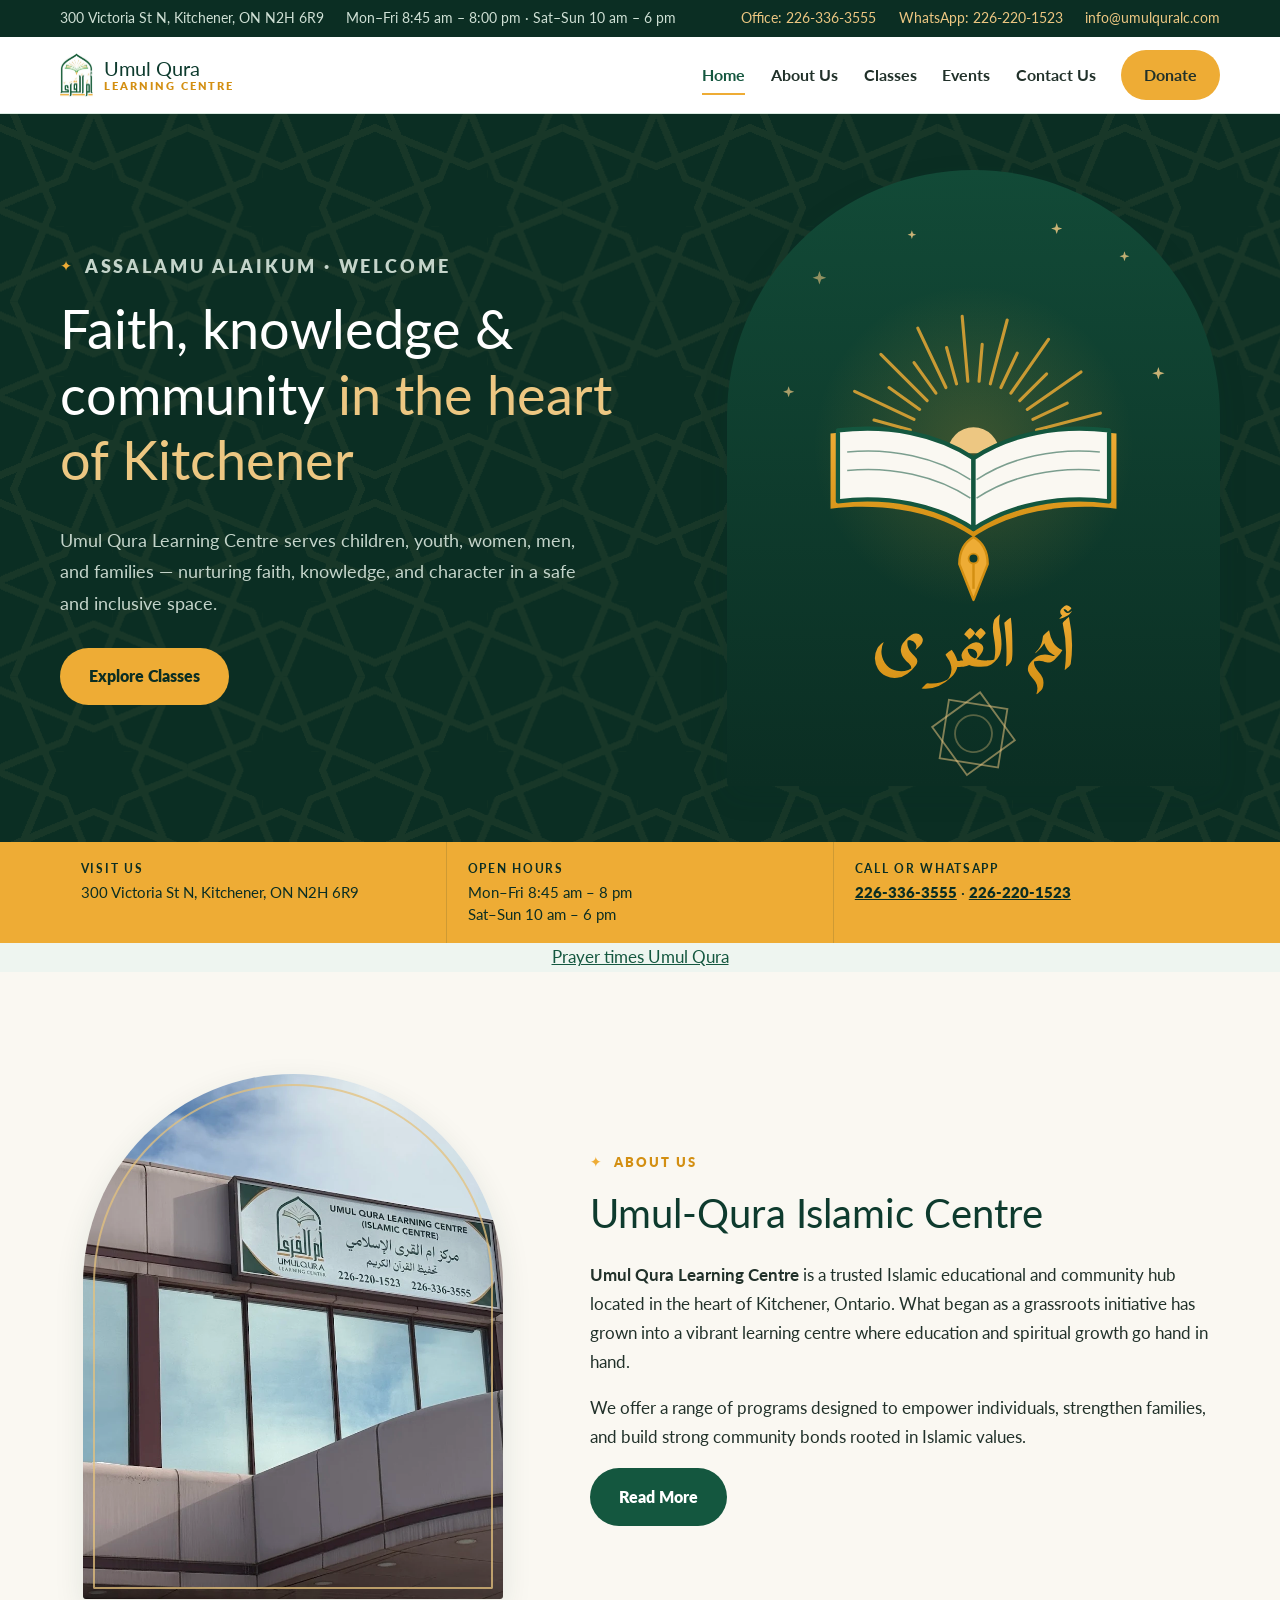
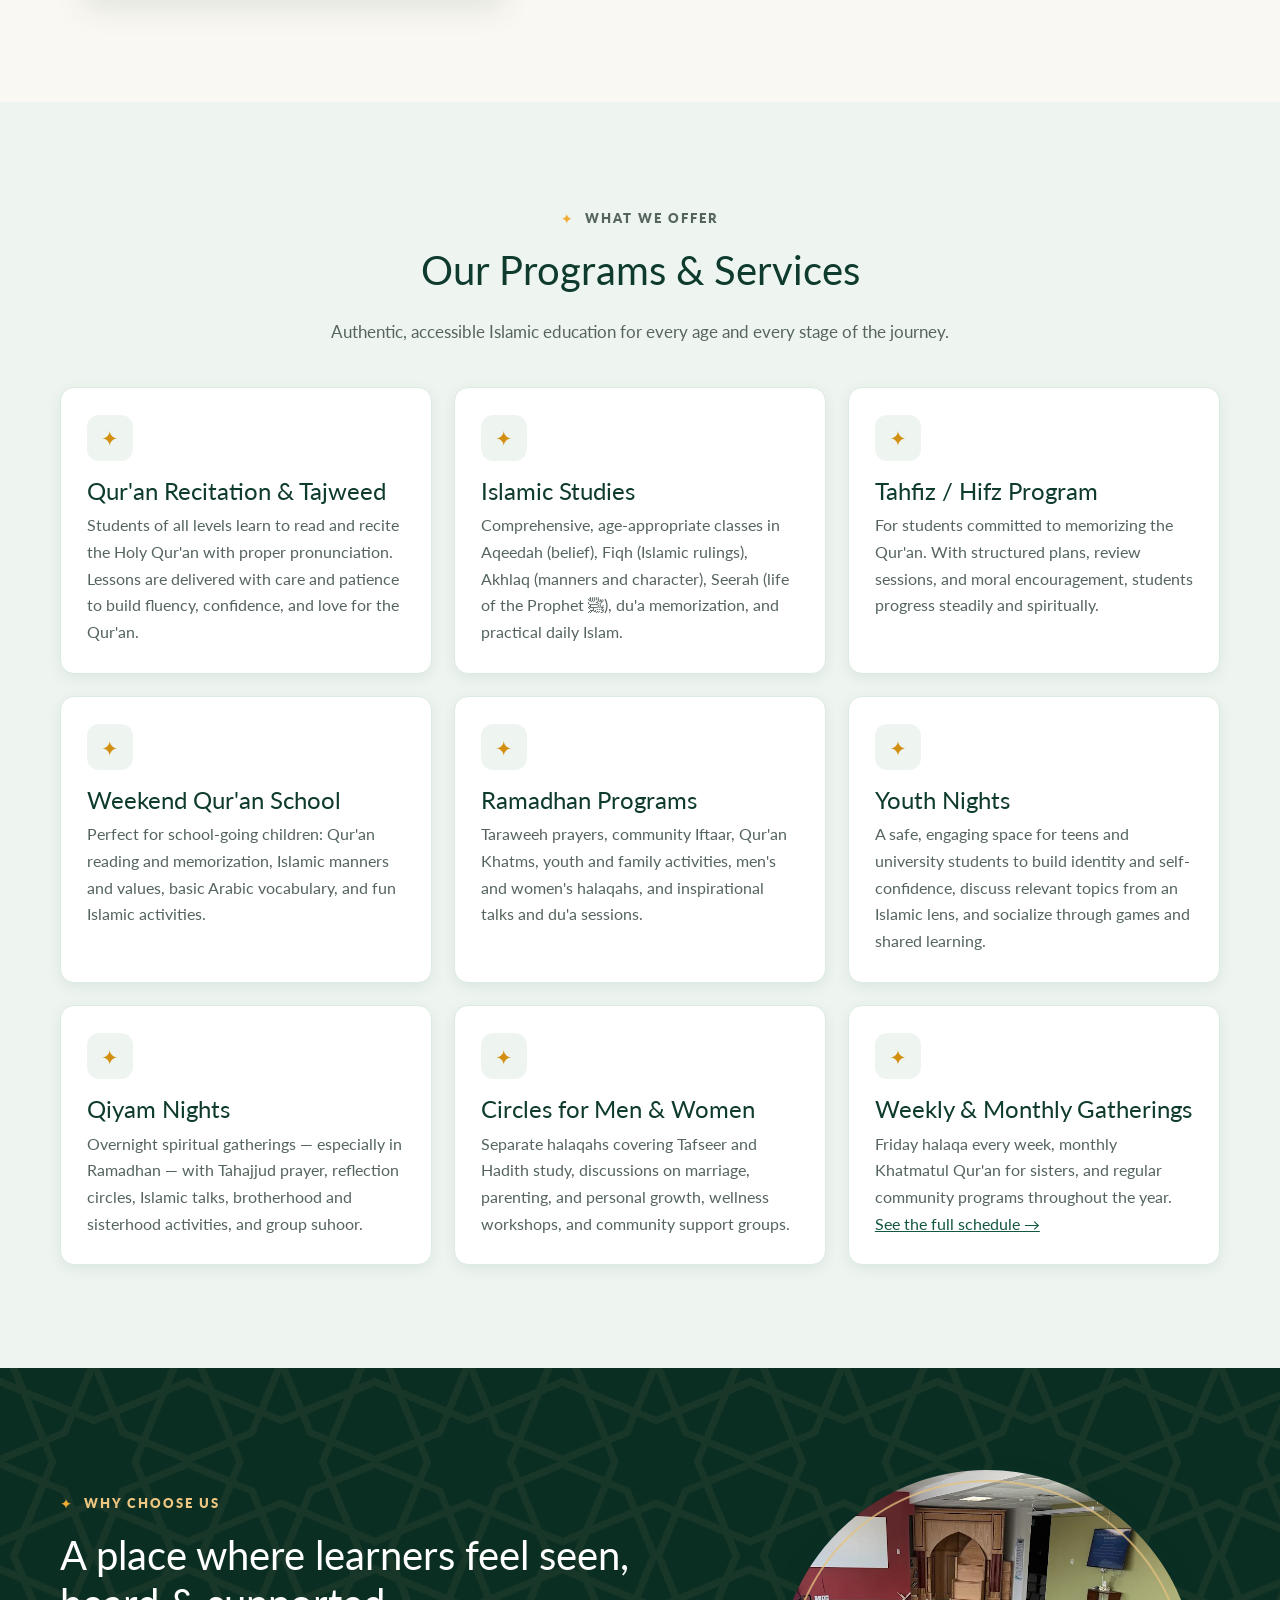
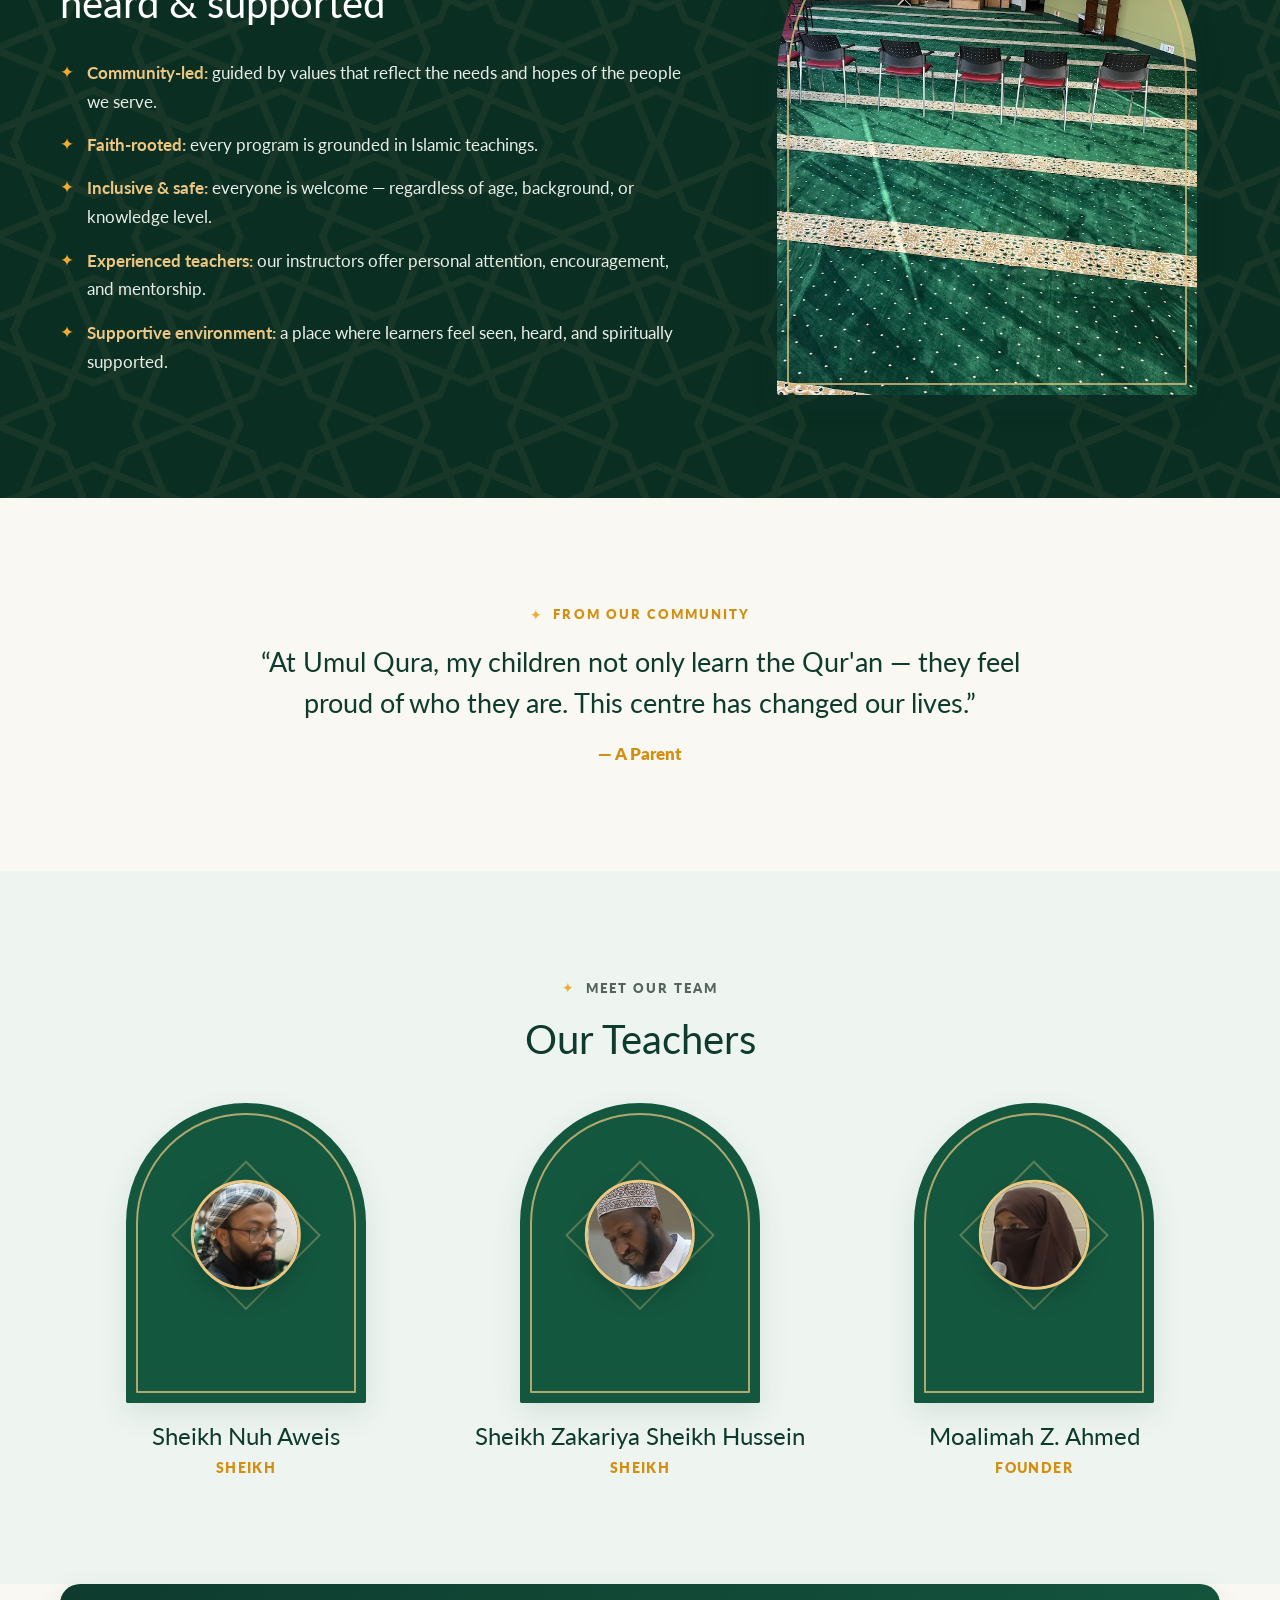
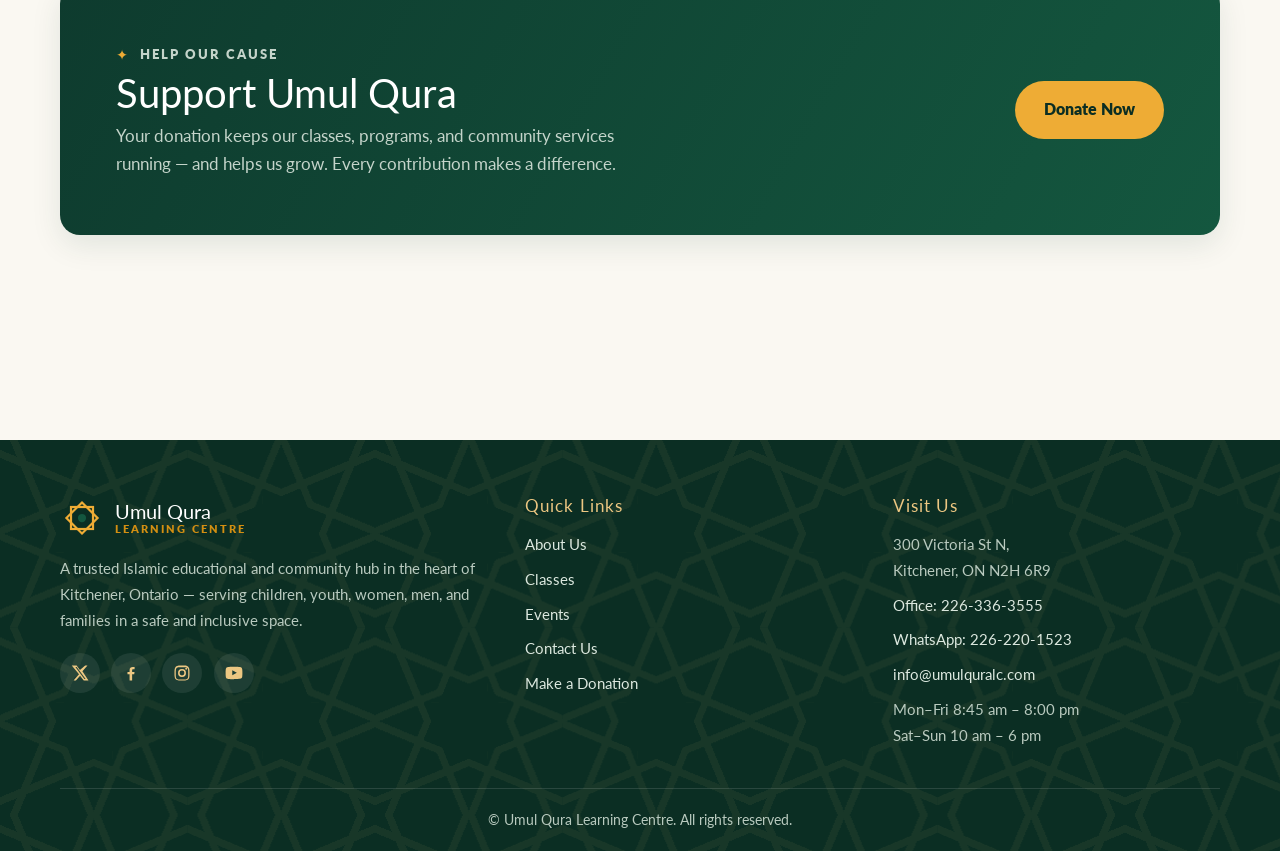
==== index.html @ 6de6d52b "updates" ====
<!DOCTYPE html>
<html lang="en">

<head>
  <meta charset="UTF-8">
  <meta name="viewport" content="width=device-width, initial-scale=1">
  <title>Umul Qura Learning Centre | Islamic Education in Kitchener, ON</title>
  <meta name="description"
    content="Umul Qura Learning Centre is a trusted Islamic educational and community hub in Kitchener, Ontario, offering Qur'an, Tajweed, Hifdh and Islamic Studies classes for all ages.">
  <link rel="preconnect" href="https://fonts.googleapis.com">
  <link rel="preconnect" href="https://fonts.gstatic.com" crossorigin>
  <link href="https://fonts.googleapis.com/css2?family=Lato:wght@400;700;900&display=swap" rel="stylesheet">
  <link rel="stylesheet" href="css/style.css">
</head>

<body>
  <a class="skip-link" href="#main">Skip to main content</a>

  <div class="topbar">
    <div class="container">
      <div class="topbar__group">
        <span>300 Victoria St N, Kitchener, ON N2H 6R9</span>
        <span class="topbar__hours">Mon–Fri 8:45 am – 8:00 pm · Sat–Sun 10 am – 6 pm</span>
      </div>
      <div class="topbar__group">
        <a href="tel:+12263363555">Office: 226-336-3555</a>
        <a href="https://wa.me/12262201523">WhatsApp: 226-220-1523</a>
        <a href="mailto:info@umulquralc.com">info@umulquralc.com</a>
      </div>
    </div>
  </div>

  <header class="site-header">
    <div class="container">
      <a class="brand" href="index.html">
        <img class="brand__mark" src="images/logo.png" alt="Umul Qura Learning Centre logo">
        <span class="brand__name">Umul Qura<small>Learning Centre</small></span>
      </a>
      <input class="nav-toggle-input" type="checkbox" id="nav-toggle" aria-label="Open menu">
      <nav class="nav" aria-label="Main navigation">
        <a href="index.html" aria-current="page">Home</a>
        <a href="about.html">About Us</a>
        <a href="classes.html">Classes</a>
        <a href="events.html">Events</a>
        <a href="contact.html">Contact Us</a>
        <a class="btn btn--gold" href="https://app.irm.io/umulquralc.com/generaldonation">Donate</a>
      </nav>
      <label class="nav-toggle" for="nav-toggle" aria-hidden="true">
        <span></span><span></span><span></span>
      </label>
    </div>
  </header>

  <main id="main">
    <!-- Hero -->
    <section class="hero">
      <div class="container">
        <div>
          <p class="eyebrow">Assalamu Alaikum · Welcome</p>
          <h1>Faith, knowledge &amp; community <em>in the heart of Kitchener</em></h1>
          <p>Umul Qura Learning Centre serves children, youth, women, men, and families — nurturing faith, knowledge,
            and character in a safe and inclusive space.</p>
          <div class="hero__actions">
            <a class="btn btn--gold" href="classes.html">Explore Classes</a>
          </div>
        </div>
        <div class="hero__media">
          <figure class="arch-frame arch-frame--plain" style="margin:0">
            <img src="images/hero_art.svg" alt="Umul Qura Learning Centre — open book with radiating light" width="800"
              height="1000">
          </figure>
        </div>
      </div>
    </section>

    <!-- Info strip -->
    <section class="info-strip" aria-label="Quick information">
      <div class="container">
        <div class="info-strip__item"><strong>Visit Us</strong>300 Victoria St N, Kitchener, ON N2H 6R9</div>
        <div class="info-strip__item"><strong>Open Hours</strong>Mon–Fri 8:45 am – 8 pm<br>Sat–Sun 10 am – 6 pm</div>
        <div class="info-strip__item"><strong>Call or WhatsApp</strong><a href="tel:+12263363555">226-336-3555</a> · <a
            href="https://wa.me/12262201523">226-220-1523</a></div>
      </div>
    </section>

    <!-- Prayer Times -->
    <section class="section section--tint" id="prayer-times">
      <div class="prayer-widget">
        <script
          type="text/javascript">(function (w) { function async_load() { var s = w.document.createElement('script'); s.type = 'text/javascript'; s.async = true; s.defer = true; s.src = 'https://masjidbox.com/widgets/loader.js'; var x = w.document.getElementsByTagName('script')[0]; x.parentNode.insertBefore(s, x); } if (w.attachEvent) w.attachEvent('onload', async_load); else w.addEventListener('load', async_load, false); })(window);</script>
        <a data-masjidbox-widget="h0Hjmpi-wJ58NvB0TdHfD" data-masjidbox-ifr
          href="https://masjidbox.com/prayer-times/umulqura">Prayer times Umul Qura</a>
      </div>
    </section>

    <!-- About preview -->
    <section class="section">
      <div class="container feature">
        <div class="feature__media">
          <figure class="arch-frame" style="margin:0">
            <!-- REPLACE: photo of the centre or a class in session -->
            <img src="images/building_poster.png" alt="Inside Umul Qura Learning Centre" width="800" height="1000">
          </figure>
        </div>
        <div>
          <p class="eyebrow">About Us</p>
          <h2>Umul-Qura Islamic Centre</h2>
          <p><strong>Umul Qura Learning Centre</strong> is a trusted Islamic educational and community hub located in
            the heart of Kitchener, Ontario. What began as a grassroots initiative has grown into a vibrant learning
            centre where education and spiritual growth go hand in hand.</p>
          <p>We offer a range of programs designed to empower individuals, strengthen families, and build strong
            community bonds rooted in Islamic values.</p>
          <a class="btn btn--green" href="about.html">Read More</a>
        </div>
      </div>
    </section>

    <!-- Programs -->
    <section class="section section--tint">
      <div class="container">
        <div class="section-head section-head--center">
          <p class="eyebrow">What We Offer</p>
          <h2>Our Programs &amp; Services</h2>
          <p>Authentic, accessible Islamic education for every age and every stage of the journey.</p>
        </div>
        <div class="grid grid--3">
          <article class="card">
            <div class="card__icon" aria-hidden="true">✦</div>
            <h3>Qur'an Recitation &amp; Tajweed</h3>
            <p>Students of all levels learn to read and recite the Holy Qur'an with proper pronunciation. Lessons are
              delivered with care and patience to build fluency, confidence, and love for the Qur'an.</p>
          </article>
          <article class="card">
            <div class="card__icon" aria-hidden="true">✦</div>
            <h3>Islamic Studies</h3>
            <p>Comprehensive, age-appropriate classes in Aqeedah (belief), Fiqh (Islamic rulings), Akhlaq (manners and
              character), Seerah (life of the Prophet ﷺ), du'a memorization, and practical daily Islam.</p>
          </article>
          <article class="card">
            <div class="card__icon" aria-hidden="true">✦</div>
            <h3>Tahfiz / Hifz Program</h3>
            <p>For students committed to memorizing the Qur'an. With structured plans, review sessions, and moral
              encouragement, students progress steadily and spiritually.</p>
          </article>
          <article class="card">
            <div class="card__icon" aria-hidden="true">✦</div>
            <h3>Weekend Qur'an School</h3>
            <p>Perfect for school-going children: Qur'an reading and memorization, Islamic manners and values, basic
              Arabic vocabulary, and fun Islamic activities.</p>
          </article>
          <article class="card">
            <div class="card__icon" aria-hidden="true">✦</div>
            <h3>Ramadhan Programs</h3>
            <p>Taraweeh prayers, community Iftaar, Qur'an Khatms, youth and family activities, men's and women's
              halaqahs, and inspirational talks and du'a sessions.</p>
          </article>
          <article class="card">
            <div class="card__icon" aria-hidden="true">✦</div>
            <h3>Youth Nights</h3>
            <p>A safe, engaging space for teens and university students to build identity and self-confidence, discuss
              relevant topics from an Islamic lens, and socialize through games and shared learning.</p>
          </article>
          <article class="card">
            <div class="card__icon" aria-hidden="true">✦</div>
            <h3>Qiyam Nights</h3>
            <p>Overnight spiritual gatherings — especially in Ramadhan — with Tahajjud prayer, reflection circles,
              Islamic talks, brotherhood and sisterhood activities, and group suhoor.</p>
          </article>
          <article class="card">
            <div class="card__icon" aria-hidden="true">✦</div>
            <h3>Circles for Men &amp; Women</h3>
            <p>Separate halaqahs covering Tafseer and Hadith study, discussions on marriage, parenting, and personal
              growth, wellness workshops, and community support groups.</p>
          </article>
          <article class="card">
            <div class="card__icon" aria-hidden="true">✦</div>
            <h3>Weekly &amp; Monthly Gatherings</h3>
            <p>Friday halaqa every week, monthly Khatmatul Qur'an for sisters, and regular community programs throughout
              the year. <a href="classes.html">See the full schedule →</a></p>
          </article>
        </div>
      </div>
    </section>

    <!-- Why choose us -->
    <section class="section section--dark">
      <div class="container feature--flip feature">
        <div>
          <p class="eyebrow">Why Choose Us</p>
          <h2>A place where learners feel seen, heard &amp; supported</h2>
          <ul class="checklist mt-2">
            <li><span><strong>Community-led:</strong> guided by values that reflect the needs and hopes of the people we
                serve.</span></li>
            <li><span><strong>Faith-rooted:</strong> every program is grounded in Islamic teachings.</span></li>
            <li><span><strong>Inclusive &amp; safe:</strong> everyone is welcome — regardless of age, background, or
                knowledge level.</span></li>
            <li><span><strong>Experienced teachers:</strong> our instructors offer personal attention, encouragement,
                and mentorship.</span></li>
            <li><span><strong>Supportive environment:</strong> a place where learners feel seen, heard, and spiritually
                supported.</span></li>
          </ul>
        </div>
        <div class="feature__media">
          <figure class="arch-frame" style="margin:0">
            <!-- REPLACE: photo of students or community gathering -->
            <img src="images/masjid.png" alt="Students learning at Umul Qura" width="800" height="1000">
          </figure>
        </div>
      </div>
    </section>

    <!-- Testimonial -->
    <section class="section">
      <div class="container testimonial">
        <p class="eyebrow">From Our Community</p>
        <blockquote>&ldquo;At Umul Qura, my children not only learn the Qur'an — they feel proud of who they are. This
          centre has changed our lives.&rdquo;</blockquote>
        <cite>— A Parent</cite>
      </div>
    </section>

    <!-- Team -->
    <section class="section section--tint">
      <div class="container">
        <div class="section-head section-head--center">
          <p class="eyebrow">Meet Our Team</p>
          <h2>Our Teachers</h2>
        </div>
        <div class="grid grid--3">
          <div class="team-card">
            <figure class="arch-frame team-photo" style="margin:0 auto 1.2rem">
              <img class="team-photo__portrait" src="images/sheikhnuh.jpg" alt="Sheikh Nuh Aweis">
            </figure>
            <h3>Sheikh Nuh Aweis</h3>
            <span>Sheikh</span>
          </div>
          <div class="team-card">
            <figure class="arch-frame team-photo" style="margin:0 auto 1.2rem">
              <img class="team-photo__portrait" src="images/sheikhzakariya.jpg" alt="Sheikh Zakariya Sheikh Hussein">
            </figure>
            <h3>Sheikh Zakariya Sheikh Hussein</h3>
            <span>Sheikh</span>
          </div>
          <div class="team-card">
            <figure class="arch-frame team-photo" style="margin:0 auto 1.2rem">
              <img class="team-photo__portrait" src="images/moalimahzahra.jpg" alt="Moalimah Z. Ahmed">
            </figure>
            <h3>Moalimah Z. Ahmed</h3>
            <span>Founder</span>
          </div>
        </div>
      </div>
    </section>

    <!-- Donate CTA -->
    <section class="section" style="padding-top:0">
      <div class="container">
        <div class="cta-band">
          <div>
            <p class="eyebrow">Help Our Cause</p>
            <h2>Support Umul Qura</h2>
            <p>Your donation keeps our classes, programs, and community services running — and helps us grow. Every
              contribution makes a difference.</p>
          </div>
          <a class="btn btn--gold" href="https://app.irm.io/umulquralc.com/generaldonation">Donate Now</a>
        </div>
      </div>
    </section>
  </main>

  <footer class="site-footer">
    <div class="container">
      <div class="site-footer__grid">
        <div>
          <a class="brand" href="index.html">
            <svg class="brand__mark" viewBox="0 0 48 48" aria-hidden="true" focusable="false">
              <g fill="none" stroke="#eeac35" stroke-width="2.4">
                <rect x="12" y="12" width="24" height="24" />
                <rect x="12" y="12" width="24" height="24" transform="rotate(45 24 24)" />
              </g>
              <circle cx="24" cy="24" r="4.5" fill="#14573f" />
            </svg>
            <span class="brand__name">Umul Qura<small>Learning Centre</small></span>
          </a>
          <p>A trusted Islamic educational and community hub in the heart of Kitchener, Ontario — serving children,
            youth, women, men, and families in a safe and inclusive space.</p>
          <div class="footer-social">
            <a href="https://x.com/umulquralc?s=21" aria-label="Umul Qura on X (Twitter)"><svg viewBox="0 0 24 24">
                <path
                  d="M18.9 2H22l-6.8 7.8L23.3 22h-6.3l-4.9-6.4L6.5 22H3.4l7.3-8.3L1 2h6.5l4.4 5.9L18.9 2zm-1.1 18h1.7L7.6 3.9H5.8L17.8 20z" />
              </svg></a>
            <a href="https://www.facebook.com/share/1Bd59WMukL/?mibextid=wwXIfr" aria-label="Umul Qura on Facebook"><svg
                viewBox="0 0 24 24">
                <path
                  d="M13.5 22v-8.2h2.8l.4-3.2h-3.2V8.6c0-.9.3-1.6 1.6-1.6h1.7V4.1c-.3 0-1.3-.1-2.5-.1-2.5 0-4.2 1.5-4.2 4.3v2.3H7.3v3.2h2.8V22h3.4z" />
              </svg></a>
            <a href="https://www.instagram.com/umulqura_learning_centre?igsh=MWlqM2w3ZGU5d3d4cQ%3D%3D&amp;utm_source=qr"
              aria-label="Umul Qura on Instagram"><svg viewBox="0 0 24 24">
                <path
                  d="M12 8.8A3.2 3.2 0 1 0 12 15.2 3.2 3.2 0 0 0 12 8.8zm0-2.1a5.3 5.3 0 1 1 0 10.6 5.3 5.3 0 0 1 0-10.6zm6.8-.3a1.24 1.24 0 1 1-2.5 0 1.24 1.24 0 0 1 2.5 0zM12 4.2c-2.6 0-2.9 0-4 .1-1 0-1.5.2-1.9.3-.5.2-.8.4-1.2.8-.4.4-.6.7-.8 1.2-.1.4-.3.9-.3 1.9-.1 1.1-.1 1.4-.1 4s0 2.9.1 4c0 1 .2 1.5.3 1.9.2.5.4.8.8 1.2.4.4.7.6 1.2.8.4.1.9.3 1.9.3 1.1.1 1.4.1 4 .1s2.9 0 4-.1c1 0 1.5-.2 1.9-.3.5-.2.8-.4 1.2-.8.4-.4.6-.7.8-1.2.1-.4.3-.9.3-1.9.1-1.1.1-1.4.1-4s0-2.9-.1-4c0-1-.2-1.5-.3-1.9-.2-.5-.4-.8-.8-1.2a3 3 0 0 0-1.2-.8c-.4-.1-.9-.3-1.9-.3-1.1-.1-1.4-.1-4-.1zM12 2c2.7 0 3 0 4.1.1 1.1 0 1.8.2 2.4.5.7.2 1.2.6 1.8 1.1.5.6.9 1.1 1.1 1.8.3.6.4 1.3.5 2.4.1 1.1.1 1.4.1 4.1s0 3-.1 4.1c0 1.1-.2 1.8-.5 2.4a4.9 4.9 0 0 1-1.1 1.8c-.6.5-1.1.9-1.8 1.1-.6.3-1.3.4-2.4.5-1.1.1-1.4.1-4.1.1s-3 0-4.1-.1c-1.1 0-1.8-.2-2.4-.5a4.9 4.9 0 0 1-1.8-1.1 4.9 4.9 0 0 1-1.1-1.8c-.3-.6-.4-1.3-.5-2.4C2 15 2 14.7 2 12s0-3 .1-4.1c0-1.1.2-1.8.5-2.4.2-.7.6-1.2 1.1-1.8a4.9 4.9 0 0 1 1.8-1.1c.6-.3 1.3-.4 2.4-.5C9 2 9.3 2 12 2z" />
              </svg></a>
            <a href="https://www.youtube.com/UmulquraDugsi" aria-label="Umul Qura on YouTube"><svg viewBox="0 0 24 24">
                <path
                  d="M23 7.2s-.2-1.6-.9-2.3c-.9-.9-1.9-.9-2.3-1C16.6 3.6 12 3.6 12 3.6s-4.6 0-7.8.3c-.4.1-1.4.1-2.3 1-.7.7-.9 2.3-.9 2.3S.8 9.1.8 11v1.8c0 1.9.2 3.8.2 3.8s.2 1.6.9 2.3c.9.9 2 .9 2.5 1 1.8.2 7.6.3 7.6.3s4.6 0 7.8-.4c.4-.1 1.4-.1 2.3-1 .7-.7.9-2.3.9-2.3s.2-1.9.2-3.8V11c0-1.9-.2-3.8-.2-3.8zM9.7 15.1V8.4l6.1 3.4-6.1 3.3z" />
              </svg></a>
          </div>
        </div>
        <div>
          <h3>Quick Links</h3>
          <ul>
            <li><a href="about.html">About Us</a></li>
            <li><a href="classes.html">Classes</a></li>
            <li><a href="events.html">Events</a></li>
            <li><a href="contact.html">Contact Us</a></li>
            <li><a href="https://app.irm.io/umulquralc.com/generaldonation">Make a Donation</a></li>
          </ul>
        </div>
        <div>
          <h3>Visit Us</h3>
          <ul>
            <li>300 Victoria St N,<br>Kitchener, ON N2H 6R9</li>
            <li><a href="tel:+12263363555">Office: 226-336-3555</a></li>
            <li><a href="https://wa.me/12262201523">WhatsApp: 226-220-1523</a></li>
            <li><a href="mailto:info@umulquralc.com">info@umulquralc.com</a></li>
            <li>Mon–Fri 8:45 am – 8:00 pm<br>Sat–Sun 10 am – 6 pm</li>
          </ul>
        </div>
      </div>
      <div class="site-footer__bottom">© Umul Qura Learning Centre. All rights reserved.</div>
    </div>
  </footer>
</body>

</html>
---- css/style.css ----
/* ==========================================================================
   Umul Qura Learning Centre — shared stylesheet
   --------------------------------------------------------------------------
   All brand colours live in :root below. Change a hex value once and it
   updates across every page.
   ========================================================================== */

:root {
  /* Brand palette (green + gold, from the original site) */
  --green-950: #0b2e23;   /* darkest — footer, hero */
  --green-900: #0e3b2e;   /* deep forest green */
  --green-700: #14573f;   /* primary green — buttons, links */
  --green-600: #1b6b4e;   /* hover green */
  --green-100: #dcebe2;   /* pale green borders */
  --green-050: #eef5f0;   /* tinted section background */
  --gold-600:  #d38f12;   /* deep gold — small text on light bg */
  --gold-500:  #eeac35;   /* primary gold accent */
  --gold-300:  #edc782;   /* light gold — on dark backgrounds */
  --cream:     #faf8f2;   /* warm page background */
  --white:     #ffffff;
  --ink:       #21312a;   /* body text */
  --ink-soft:  #55655d;   /* secondary text */

  /* Type */
  --font-display: "Lato", "Segoe UI", system-ui, sans-serif;
  --font-body: "Lato", "Segoe UI", system-ui, sans-serif;

  /* Rhythm */
  --section-y: clamp(3.5rem, 8vw, 6.5rem);
  --radius: 14px;
  --shadow: 0 10px 30px rgba(14, 59, 46, 0.10);
  --shadow-soft: 0 4px 14px rgba(14, 59, 46, 0.08);

  /* Signature Islamic geometric star weave (CSS gradients).
     Line colour #183728 = gold #e4c27e at 6% blended over green-950,
     pre-mixed so the crossing line layers don't double up. */
  --geo-line: #183728;
  --geo-weave-dark:
    linear-gradient(67.5deg, var(--green-950) 10%, transparent 10%),
    linear-gradient(157.5deg, var(--green-950) 10%, transparent 10%),
    linear-gradient(67.5deg, transparent 90%, var(--green-950) 90%),
    linear-gradient(157.5deg, transparent 90%, var(--green-950) 90%),
    linear-gradient(22.5deg, var(--green-950) 10%, transparent 10%),
    linear-gradient(112.5deg, var(--green-950) 10%, transparent 10%),
    linear-gradient(22.5deg, transparent 90%, var(--green-950) 90%),
    linear-gradient(112.5deg, transparent 90%, var(--green-950) 90%),
    linear-gradient(22.5deg, transparent 33%, var(--geo-line) 33%, var(--geo-line) 36%, transparent 36%, transparent 64%, var(--geo-line) 64%, var(--geo-line) 67%, transparent 67%),
    linear-gradient(-22.5deg, transparent 33%, var(--geo-line) 33%, var(--geo-line) 36%, transparent 36%, transparent 64%, var(--geo-line) 64%, var(--geo-line) 67%, transparent 67%),
    linear-gradient(112.5deg, transparent 33%, var(--geo-line) 33%, var(--geo-line) 36%, transparent 36%, transparent 64%, var(--geo-line) 64%, var(--geo-line) 67%, transparent 67%),
    linear-gradient(-112.5deg, transparent 33%, var(--geo-line) 33%, var(--geo-line) 36%, transparent 36%, transparent 64%, var(--geo-line) 64%, var(--geo-line) 67%, transparent 67%);
  --geo-weave-size: 187.5px 187.5px;
  --geo-weave-pos:
    -75px 112.5px, -112.5px 112.5px, -112.5px 75px, -75px 75px,
    -112.5px 75px, -75px 75px, -75px 112.5px, -112.5px 112.5px,
    0 0, 0 0, 0 0, 0 0;
}

/* ---------- Reset & base ---------- */
*, *::before, *::after { box-sizing: border-box; }
html { scroll-behavior: smooth; }
body {
  margin: 0;
  font-family: var(--font-body);
  font-size: 1.0625rem;
  line-height: 1.7;
  color: var(--ink);
  background: var(--cream);
  -webkit-font-smoothing: antialiased;
}
img { max-width: 100%; display: block; }
a { color: var(--green-700); }
a:hover { color: var(--green-600); }
h1, h2, h3, h4 {
  font-family: var(--font-display);
  font-weight: 400;
  line-height: 1.2;
  color: var(--green-900);
  margin: 0 0 0.6em;
}
h1 { font-size: clamp(2.2rem, 5vw, 3.4rem); }
h2 { font-size: clamp(1.8rem, 3.6vw, 2.5rem); }
h3 { font-size: clamp(1.25rem, 2.2vw, 1.5rem); }
p { margin: 0 0 1em; }
:focus-visible { outline: 3px solid var(--gold-500); outline-offset: 3px; border-radius: 3px; }
@media (prefers-reduced-motion: reduce) {
  *, *::before, *::after { animation: none !important; transition: none !important; }
  html { scroll-behavior: auto; }
}

.container { width: min(1160px, 92%); margin-inline: auto; }
.section { padding-block: var(--section-y); }
.section--tint { background: var(--green-050); }
.section--dark {
  background-color: var(--green-950);
  background-image: var(--geo-weave-dark);
  background-size: var(--geo-weave-size);
  background-position: var(--geo-weave-pos);
  color: #e8efe9;
}
.section--dark h2, .section--dark h3 { color: var(--white); }

/* Skip link */
.skip-link {
  position: absolute; left: 1rem; top: -3.5rem;
  background: var(--green-900); color: #fff;
  padding: 0.6rem 1rem; border-radius: 0 0 8px 8px;
  z-index: 200; transition: top 0.2s;
}
.skip-link:focus { top: 0; color: #fff; }

/* Eyebrow label above headings */
.eyebrow {
  display: inline-flex; align-items: center; gap: 0.6rem;
  font-size: 0.8rem; font-weight: 800; letter-spacing: 0.16em;
  text-transform: uppercase; color: var(--gold-600);
  margin-bottom: 0.9rem;
}
.eyebrow::before { content: "✦"; color: var(--gold-500); font-size: 0.9rem; }
.section--dark .eyebrow { color: var(--gold-300); }

.section-head { max-width: 640px; margin-bottom: 2.5rem; }
.section-head--center { margin-inline: auto; text-align: center; }
.section-head--center .eyebrow { justify-content: center; }
.section-head p { color: var(--ink-soft); }
.section--dark .section-head p { color: #c4d4ca; }

/* ---------- Buttons ---------- */
.btn {
  display: inline-block; padding: 0.85rem 1.7rem;
  border-radius: 999px; border: 2px solid transparent;
  font-family: var(--font-body); font-weight: 800; font-size: 0.98rem;
  text-decoration: none; cursor: pointer;
  transition: background 0.2s, color 0.2s, transform 0.15s, border-color 0.2s;
}
.btn:hover { transform: translateY(-2px); }
.btn--green { background: var(--green-700); color: #fff; }
.btn--green:hover { background: var(--green-600); color: #fff; }
.btn--gold { background: var(--gold-500); color: var(--green-950); }
.btn--gold:hover { background: var(--gold-300); color: var(--green-950); }
.btn--outline { border-color: var(--green-700); color: var(--green-700); background: transparent; }
.btn--outline:hover { background: var(--green-700); color: #fff; }
.btn--outline-light { border-color: rgba(255,255,255,0.6); color: #fff; background: transparent; }
.btn--outline-light:hover { background: rgba(255,255,255,0.12); color: #fff; border-color: #fff; }
.btn--lg { padding: 1.3rem 2.4rem; font-size: 1.15rem; }

/* ---------- Top bar ---------- */
.topbar {
  background: var(--green-950); color: #cfe0d5;
  font-size: 0.85rem;
}
.topbar .container {
  display: flex; flex-wrap: wrap; gap: 0.4rem 1.6rem;
  align-items: center; justify-content: space-between;
  padding-block: 0.45rem;
}
.topbar a { color: var(--gold-300); text-decoration: none; }
.topbar a:hover { color: #fff; }
.topbar__group { display: flex; flex-wrap: wrap; gap: 0.4rem 1.4rem; align-items: center; }
@media (max-width: 700px) { .topbar__hours { display: none; } }

/* ---------- Header / nav ---------- */
.site-header {
  position: sticky; top: 0; z-index: 100;
  background: #fff;
  border-bottom: 1px solid var(--green-100);
}
.site-header .container {
  display: flex; align-items: center; gap: 1.5rem;
  padding-block: 0.8rem;
}
.brand {
  display: flex; align-items: center; gap: 0.7rem;
  text-decoration: none; margin-right: auto;
}
.brand__mark { height: 44px; width: auto; flex: none; }
.brand__name {
  font-family: var(--font-display); font-size: 1.25rem;
  color: var(--green-900); line-height: 1.15;
}
.brand__name small {
  display: block; font-family: var(--font-body);
  font-size: 0.68rem; font-weight: 800; letter-spacing: 0.18em;
  text-transform: uppercase; color: var(--gold-600);
}
.nav { display: flex; align-items: center; gap: 1.6rem; }
.nav a {
  text-decoration: none; font-weight: 700; font-size: 0.98rem;
  color: var(--ink); padding-block: 0.4rem; position: relative;
}
.nav a:not(.btn)::after {
  content: ""; position: absolute; left: 0; right: 100%; bottom: 0;
  height: 2px; background: var(--gold-500); transition: right 0.25s;
}
.nav a:not(.btn):hover::after,
.nav a[aria-current="page"]:not(.btn)::after { right: 0; }
.nav a[aria-current="page"] { color: var(--green-700); }
.nav .btn { padding: 0.6rem 1.3rem; }

/* Mobile nav (pure CSS checkbox toggle) */
.nav-toggle-input { position: absolute; opacity: 0; pointer-events: none; }
.nav-toggle {
  display: none; flex-direction: column; gap: 5px;
  padding: 0.6rem; cursor: pointer; border-radius: 8px;
}
.nav-toggle span {
  width: 26px; height: 3px; border-radius: 2px;
  background: var(--green-900); transition: transform 0.25s, opacity 0.25s;
}
@media (max-width: 900px) {
  .nav-toggle { display: flex; }
  .nav {
    position: absolute; top: 100%; left: 0; right: 0;
    flex-direction: column; align-items: stretch; gap: 0;
    background: #fff; border-bottom: 1px solid var(--green-100);
    box-shadow: var(--shadow);
    max-height: 0; overflow: hidden; transition: max-height 0.3s ease;
  }
  .nav a { padding: 0.9rem 6%; border-top: 1px solid var(--green-100); }
  .nav a:not(.btn)::after { display: none; }
  .nav .btn { margin: 0.9rem 6% 1.2rem; text-align: center; }
  .nav-toggle-input:checked ~ .nav { max-height: 520px; }
  .nav-toggle-input:checked ~ .nav-toggle span:nth-child(1) { transform: translateY(8px) rotate(45deg); }
  .nav-toggle-input:checked ~ .nav-toggle span:nth-child(2) { opacity: 0; }
  .nav-toggle-input:checked ~ .nav-toggle span:nth-child(3) { transform: translateY(-8px) rotate(-45deg); }
}

/* ---------- Hero (homepage) ---------- */
.hero {
  background-color: var(--green-950);
  background-image: var(--geo-weave-dark);
  background-size: var(--geo-weave-size);
  background-position: var(--geo-weave-pos);
  color: #e8efe9;
  overflow: hidden;
}
.hero .container {
  display: grid; grid-template-columns: 1.1fr 0.9fr;
  gap: clamp(2rem, 5vw, 4.5rem); align-items: center;
  padding-block: clamp(2.041rem, 4.666vw, 3.499rem);
}
.hero h1 { color: #fff; }
.hero h1 em { font-style: normal; color: var(--gold-300); }
.hero p { color: #c4d4ca; font-size: 1.15rem; max-width: 34rem; }
.hero__actions { display: flex; flex-wrap: wrap; gap: 0.9rem; margin-top: 1.8rem; }
@media (max-width: 800px) {
  .hero .container { grid-template-columns: 1fr; }
  .hero__media { order: -1; max-width: 340px; margin-inline: auto; }
}

/* Signature: mihrab arch photo frame */
.arch-frame {
  position: relative;
  border-radius: 999px 999px var(--radius) var(--radius);
  overflow: hidden;
  aspect-ratio: 4 / 5;
  box-shadow: var(--shadow);
}
.arch-frame img { width: 100%; height: 100%; object-fit: cover; }
.arch-frame::after {
  content: ""; position: absolute; inset: 10px;
  border: 2px solid rgba(228, 194, 126, 0.75);
  border-radius: 999px 999px calc(var(--radius) - 6px) calc(var(--radius) - 6px);
  pointer-events: none;
}
.arch-frame--plain::after { display: none; }

/* Team photo: green placeholder arch with headshot layered over the diamond accent */
.team-photo { background: var(--green-700); }
.team-photo::before {
  content: "";
  position: absolute; top: 44%; left: 50%;
  width: 44%; aspect-ratio: 1 / 1;
  transform: translate(-50%, -50%) rotate(45deg);
  border: 2px solid rgba(228, 194, 126, 0.35);
}
.team-photo .team-photo__portrait {
  position: absolute; top: 44%; left: 50%;
  width: 46%; height: auto; aspect-ratio: 1 / 1;
  transform: translate(-50%, -50%);
  border-radius: 50%;
  object-fit: cover;
  border: 3px solid var(--gold-300);
  box-shadow: 0 8px 18px rgba(11, 46, 35, 0.35);
}

/* ---------- Info strip ---------- */
.info-strip { background: var(--gold-500); }
.info-strip .container {
  display: grid; grid-template-columns: repeat(3, 1fr);
  gap: 1px; background: rgba(11, 46, 35, 0.14);
}
.info-strip__item {
  background: var(--gold-500); color: var(--green-950);
  padding: 1.1rem 1.3rem; font-size: 0.95rem; line-height: 1.45;
}
.info-strip__item strong {
  display: block; font-size: 0.75rem; letter-spacing: 0.14em;
  text-transform: uppercase; margin-bottom: 0.25rem;
}
.info-strip__item a { color: var(--green-950); font-weight: 800; }
@media (max-width: 900px) { .info-strip .container { grid-template-columns: repeat(2, 1fr); } }
@media (max-width: 520px) { .info-strip .container { grid-template-columns: 1fr; } }

/* ---------- Prayer times widget (homepage) ---------- */
#prayer-times { padding-block: 0; }
.prayer-widget { width: 100%; text-align: center; }
.prayer-widget iframe { width: 100%; border: 0; display: block; }

/* ---------- Two-column feature (about preview etc.) ---------- */
.feature {
  display: grid; grid-template-columns: 0.85fr 1.15fr;
  gap: clamp(2rem, 5vw, 4.5rem); align-items: center;
}
.feature--flip { grid-template-columns: 1.15fr 0.85fr; }
.feature__media { max-width: 420px; width: 100%; justify-self: center; }
@media (max-width: 820px) {
  .feature, .feature--flip { grid-template-columns: 1fr; }
  .feature__media { max-width: 340px; }
}

/* ---------- Card grids ---------- */
.grid { display: grid; gap: 1.4rem; }
.grid--2 { grid-template-columns: repeat(2, 1fr); }
.grid--3 { grid-template-columns: repeat(3, 1fr); }
.grid--4 { grid-template-columns: repeat(4, 1fr); }
@media (max-width: 980px) {
  .grid--3, .grid--4 { grid-template-columns: repeat(2, 1fr); }
}
@media (max-width: 620px) {
  .grid--2, .grid--3, .grid--4 { grid-template-columns: 1fr; }
}

.card {
  background: var(--white);
  border: 1px solid var(--green-100);
  border-radius: var(--radius);
  padding: 1.7rem 1.6rem;
  box-shadow: var(--shadow-soft);
  transition: transform 0.2s, box-shadow 0.2s;
}
.card:hover { transform: translateY(-4px); box-shadow: var(--shadow); }
.card h3 { margin-bottom: 0.4rem; }
.card p { color: var(--ink-soft); font-size: 0.98rem; margin-bottom: 0; }
.card ul { color: var(--ink-soft); font-size: 0.98rem; margin: 0; padding-left: 1.2rem; }
.card__icon {
  width: 46px; height: 46px; display: grid; place-items: center;
  border-radius: 12px; background: var(--green-050);
  color: var(--gold-600); font-size: 1.3rem; margin-bottom: 1rem;
}

/* ---------- Pillars ---------- */
.pillars { display: grid; grid-template-columns: repeat(5, 1fr); gap: 1.2rem; text-align: center; }
.pillar {
  background: var(--white); border: 1px solid var(--green-100);
  border-radius: 999px 999px var(--radius) var(--radius);
  padding: 2rem 0.8rem 1.4rem;
  box-shadow: var(--shadow-soft);
}
.pillar__num {
  font-family: var(--font-display); font-size: 1.4rem;
  color: var(--gold-500); display: block; margin-bottom: 0.3rem;
}
.pillar h3 { font-size: 1.1rem; margin-bottom: 0.1rem; }
.pillar span { color: var(--ink-soft); font-size: 0.9rem; }
@media (max-width: 900px) { .pillars { grid-template-columns: repeat(3, 1fr); } }
@media (max-width: 560px) { .pillars { grid-template-columns: repeat(2, 1fr); } }

/* ---------- Checklist (why choose us) ---------- */
.checklist { list-style: none; padding: 0; margin: 0; display: grid; gap: 0.9rem; }
.checklist li { display: flex; gap: 0.8rem; align-items: flex-start; }
.checklist li::before {
  content: "✦"; color: var(--gold-500); flex: none;
  font-size: 1.05rem; line-height: 1.6;
}
.checklist strong { color: var(--green-900); }
.section--dark .checklist strong { color: var(--gold-300); }

/* ---------- Testimonial ---------- */
.testimonial {
  max-width: 760px; margin-inline: auto; text-align: center;
}
.testimonial blockquote {
  font-family: var(--font-display);
  font-size: clamp(1.3rem, 2.6vw, 1.7rem);
  color: var(--green-900); margin: 0 0 1rem; line-height: 1.5;
}
.testimonial cite { font-style: normal; font-weight: 800; color: var(--gold-600); }

/* ---------- Team ---------- */
.team-card { text-align: center; }
.team-card .arch-frame { max-width: 240px; margin: 0 auto 1.2rem; }
.team-card h3 { margin-bottom: 0.1rem; }
.team-card span { color: var(--gold-600); font-weight: 800; font-size: 0.85rem; letter-spacing: 0.1em; text-transform: uppercase; }

/* ---------- CTA band ---------- */
.cta-band {
  background: linear-gradient(120deg, var(--green-900), var(--green-700));
  border-radius: calc(var(--radius) + 6px);
  padding: clamp(2.2rem, 5vw, 3.5rem);
  color: #e8efe9;
  display: flex; flex-wrap: wrap; gap: 1.5rem;
  align-items: center; justify-content: space-between;
  box-shadow: var(--shadow);
}
.cta-band h2 { color: #fff; margin-bottom: 0.3rem; }
.cta-band p { color: #c4d4ca; margin: 0; max-width: 34rem; }

/* ---------- Page hero (inner pages) ---------- */
.page-hero {
  background-color: var(--green-950);
  background-image: var(--geo-weave-dark);
  background-size: var(--geo-weave-size);
  background-position: var(--geo-weave-pos);
  color: #e8efe9; text-align: center;
  padding-block: clamp(3rem, 7vw, 4.5rem);
}
.page-hero h1 { color: #fff; margin-bottom: 0.4rem; }
.page-hero p { color: #c4d4ca; max-width: 640px; margin-inline: auto; }

/* ---------- Schedule cards ---------- */
.schedule-card { display: flex; flex-direction: column; }
.schedule-card__time {
  margin-top: auto; padding-top: 1rem;
  font-weight: 800; color: var(--green-700); font-size: 0.95rem;
}
.schedule-card__time span { display: block; }
.schedule-card--cta {
  align-items: center; justify-content: center; text-align: center; gap: 1.2rem;
}
.schedule-card--cta h3 { margin: 0; }

/* ---------- Syllabus accordions (<details>) ---------- */
.syllabus { display: grid; gap: 0.8rem; }
.syllabus details {
  background: var(--white); border: 1px solid var(--green-100);
  border-radius: var(--radius); box-shadow: var(--shadow-soft);
  overflow: hidden;
}
.syllabus summary {
  cursor: pointer; list-style: none;
  display: flex; align-items: center; gap: 0.9rem;
  padding: 1.1rem 1.4rem;
  font-family: var(--font-display); font-size: 1.15rem; color: var(--green-900);
}
.syllabus summary::-webkit-details-marker { display: none; }
.syllabus summary::after {
  content: "+"; margin-left: auto; font-family: var(--font-body);
  font-size: 1.4rem; color: var(--gold-500); transition: transform 0.2s;
}
.syllabus details[open] summary::after { content: "–"; }
.syllabus summary:hover { background: var(--green-050); }
.syllabus .syllabus__body { padding: 0 1.4rem 1.3rem; color: var(--ink-soft); }
.syllabus .syllabus__body ul { margin: 0; padding-left: 1.2rem; }
.syllabus .syllabus__body li { margin-bottom: 0.3rem; }
.syllabus__level {
  flex: none; width: 40px; height: 40px; border-radius: 50%;
  background: var(--green-050); color: var(--gold-600);
  display: grid; place-items: center;
  font-family: var(--font-body); font-weight: 800; font-size: 0.95rem;
}

/* ---------- Events carousel ----------
   Multi-poster carousel: --per posters are fully visible ("in focus") at a
   time; any additional posters sit outside the window, dimmed and blurred,
   until scrolled into view. */
.carousel { position: relative; --per: 3; --gap: clamp(1rem, 2vw, 1.6rem); --peek: 3.25rem; outline: none; }
.carousel:focus-visible { outline: 3px solid var(--gold-500); outline-offset: 4px; border-radius: var(--radius); }
.carousel__track {
  display: flex; gap: var(--gap); overflow-x: auto;
  scroll-snap-type: x mandatory; scroll-behavior: smooth;
  -webkit-overflow-scrolling: touch; scrollbar-width: none;
  padding: 0.7rem 2px 1.8rem;
}
.carousel__track::-webkit-scrollbar { display: none; }
.carousel__slide {
  /* --peek is reserved so a fourth-plus poster shows as a blurred sliver;
     the auto margins re-centre the row when every poster fits. */
  flex: 0 0 calc((100% - (var(--per) - 1) * var(--gap) - var(--peek)) / var(--per));
  scroll-snap-align: start;
  margin: 0; background: var(--white);
  border: 1px solid var(--green-100); border-radius: var(--radius);
  overflow: hidden; box-shadow: var(--shadow-soft);
  transition: transform 0.35s ease, opacity 0.35s ease, filter 0.35s ease;
}
.carousel__slide:first-child { margin-left: auto; }
.carousel__slide:last-child { margin-right: auto; }
.carousel__slide.is-out { opacity: 0.4; filter: blur(2px); transform: scale(0.96); }
.carousel__slide img {
  display: block; width: 100%; height: clamp(380px, 56vh, 560px);
  object-fit: contain; background: var(--white);
}
.carousel__slide figcaption {
  padding: 0.85rem 1.2rem 1.05rem; text-align: center;
  background: var(--green-050); border-top: 1px solid var(--green-100);
  color: var(--green-900); font-size: 0.95rem; font-weight: 800;
}
.carousel__slide figcaption::before {
  content: ""; display: block; width: 34px; height: 3px; border-radius: 2px;
  background: var(--gold-500); margin: 0 auto 0.5rem;
}
.carousel__btn {
  position: absolute; top: 50%; translate: 0 -50%; z-index: 2;
  width: 46px; height: 46px; border-radius: 50%; border: 1px solid var(--green-100);
  background: var(--white); color: var(--green-900); font-size: 1.6rem; line-height: 1;
  display: grid; place-items: center; cursor: pointer; box-shadow: var(--shadow-soft);
  transition: background 0.2s, color 0.2s, opacity 0.25s, visibility 0.25s;
}
.carousel__btn:hover { background: var(--gold-500); color: var(--green-950); }
.carousel__btn:disabled { opacity: 0; visibility: hidden; }
.carousel__btn--prev { left: -16px; }
.carousel__btn--next { right: -16px; }
.carousel__dots { display: flex; justify-content: center; gap: 0.5rem; margin-top: 0.4rem; }
.carousel__dot {
  width: 9px; height: 9px; border-radius: 999px; border: none; padding: 0;
  background: var(--green-100); cursor: pointer;
  transition: width 0.25s ease, background 0.25s ease;
}
.carousel__dot.is-active { width: 26px; background: var(--gold-500); }
@media (max-width: 900px) {
  .carousel { --per: 2; }
}
@media (max-width: 600px) {
  .carousel { --per: 1; }
  .carousel__slide img { height: clamp(320px, 50vh, 460px); }
  .carousel__btn { width: 38px; height: 38px; font-size: 1.3rem; }
  .carousel__btn--prev { left: 4px; }
  .carousel__btn--next { right: 4px; }
}
@media (prefers-reduced-motion: reduce) {
  .carousel__slide, .carousel__btn, .carousel__dot { transition: none; }
  .carousel__track { scroll-behavior: auto; }
}

/* ---------- Contact ---------- */
.contact-layout {
  display: grid; grid-template-columns: 0.9fr 1.1fr;
  gap: clamp(2rem, 4vw, 3.5rem); align-items: start;
}
@media (max-width: 860px) { .contact-layout { grid-template-columns: 1fr; } }

.contact-list { list-style: none; margin: 0; padding: 0; display: grid; gap: 1.1rem; }
.contact-list li {
  background: var(--white); border: 1px solid var(--green-100);
  border-radius: var(--radius); padding: 1.1rem 1.3rem;
  box-shadow: var(--shadow-soft);
}
.contact-list strong {
  display: block; font-size: 0.75rem; letter-spacing: 0.14em;
  text-transform: uppercase; color: var(--gold-600); margin-bottom: 0.2rem;
}
.contact-list a { font-weight: 700; text-decoration: none; }
.contact-list a:hover { text-decoration: underline; }

.form-card {
  background: var(--white); border: 1px solid var(--green-100);
  border-radius: var(--radius); padding: clamp(1.5rem, 3vw, 2.3rem);
  box-shadow: var(--shadow);
}
.form-grid { display: grid; grid-template-columns: 1fr 1fr; gap: 1rem; }
.form-field { display: grid; gap: 0.35rem; }
.form-field--full { grid-column: 1 / -1; }
.form-field label { font-weight: 800; font-size: 0.9rem; color: var(--green-900); }
.form-field input, .form-field textarea {
  font: inherit; color: var(--ink);
  padding: 0.75rem 0.9rem;
  border: 1.5px solid var(--green-100); border-radius: 10px;
  background: var(--cream);
}
.form-field input:focus, .form-field textarea:focus {
  outline: none; border-color: var(--gold-500);
  box-shadow: 0 0 0 3px rgba(201, 150, 62, 0.2);
}
@media (max-width: 560px) { .form-grid { grid-template-columns: 1fr; } }

.map-embed {
  border: 0; width: 100%; height: 380px;
  border-radius: var(--radius); box-shadow: var(--shadow-soft);
  display: block;
}

/* ---------- Footer ---------- */
.site-footer {
  background-color: var(--green-950);
  background-image: var(--geo-weave-dark);
  background-size: var(--geo-weave-size);
  background-position: var(--geo-weave-pos);
  color: #b9cabf; font-size: 0.95rem;
  margin-top: var(--section-y);
}
.site-footer__grid {
  display: grid; grid-template-columns: 1.3fr 1fr 1fr;
  gap: 2.5rem; padding-block: 3.5rem 2.5rem;
}
.site-footer h3 {
  color: var(--gold-300); font-size: 1.05rem;
  letter-spacing: 0.06em; margin-bottom: 1rem;
}
.site-footer a { color: #dce8df; text-decoration: none; }
.site-footer a:hover { color: var(--gold-300); }
.site-footer ul { list-style: none; margin: 0; padding: 0; display: grid; gap: 0.55rem; }
.site-footer .brand__name { color: #fff; }
.site-footer .brand { margin-bottom: 1rem; }
.footer-social { display: flex; gap: 0.7rem; margin-top: 1.2rem; }
.footer-social a {
  width: 40px; height: 40px; border-radius: 50%;
  display: grid; place-items: center;
  background: rgba(255,255,255,0.08); color: var(--gold-300);
  transition: background 0.2s;
}
.footer-social a:hover { background: rgba(228,194,126,0.25); color: #fff; }
.footer-social svg { width: 18px; height: 18px; fill: currentColor; }
.site-footer__bottom {
  border-top: 1px solid rgba(255,255,255,0.12);
  padding-block: 1.2rem; text-align: center; font-size: 0.85rem;
}
@media (max-width: 820px) { .site-footer__grid { grid-template-columns: 1fr; gap: 2rem; } }

/* ---------- Utilities ---------- */
.mt-2 { margin-top: 2rem; }
.center { text-align: center; }
.note {
  background: var(--green-050); border-left: 4px solid var(--gold-500);
  border-radius: 0 var(--radius) var(--radius) 0;
  padding: 1rem 1.3rem; color: var(--ink-soft); font-size: 0.98rem;
}
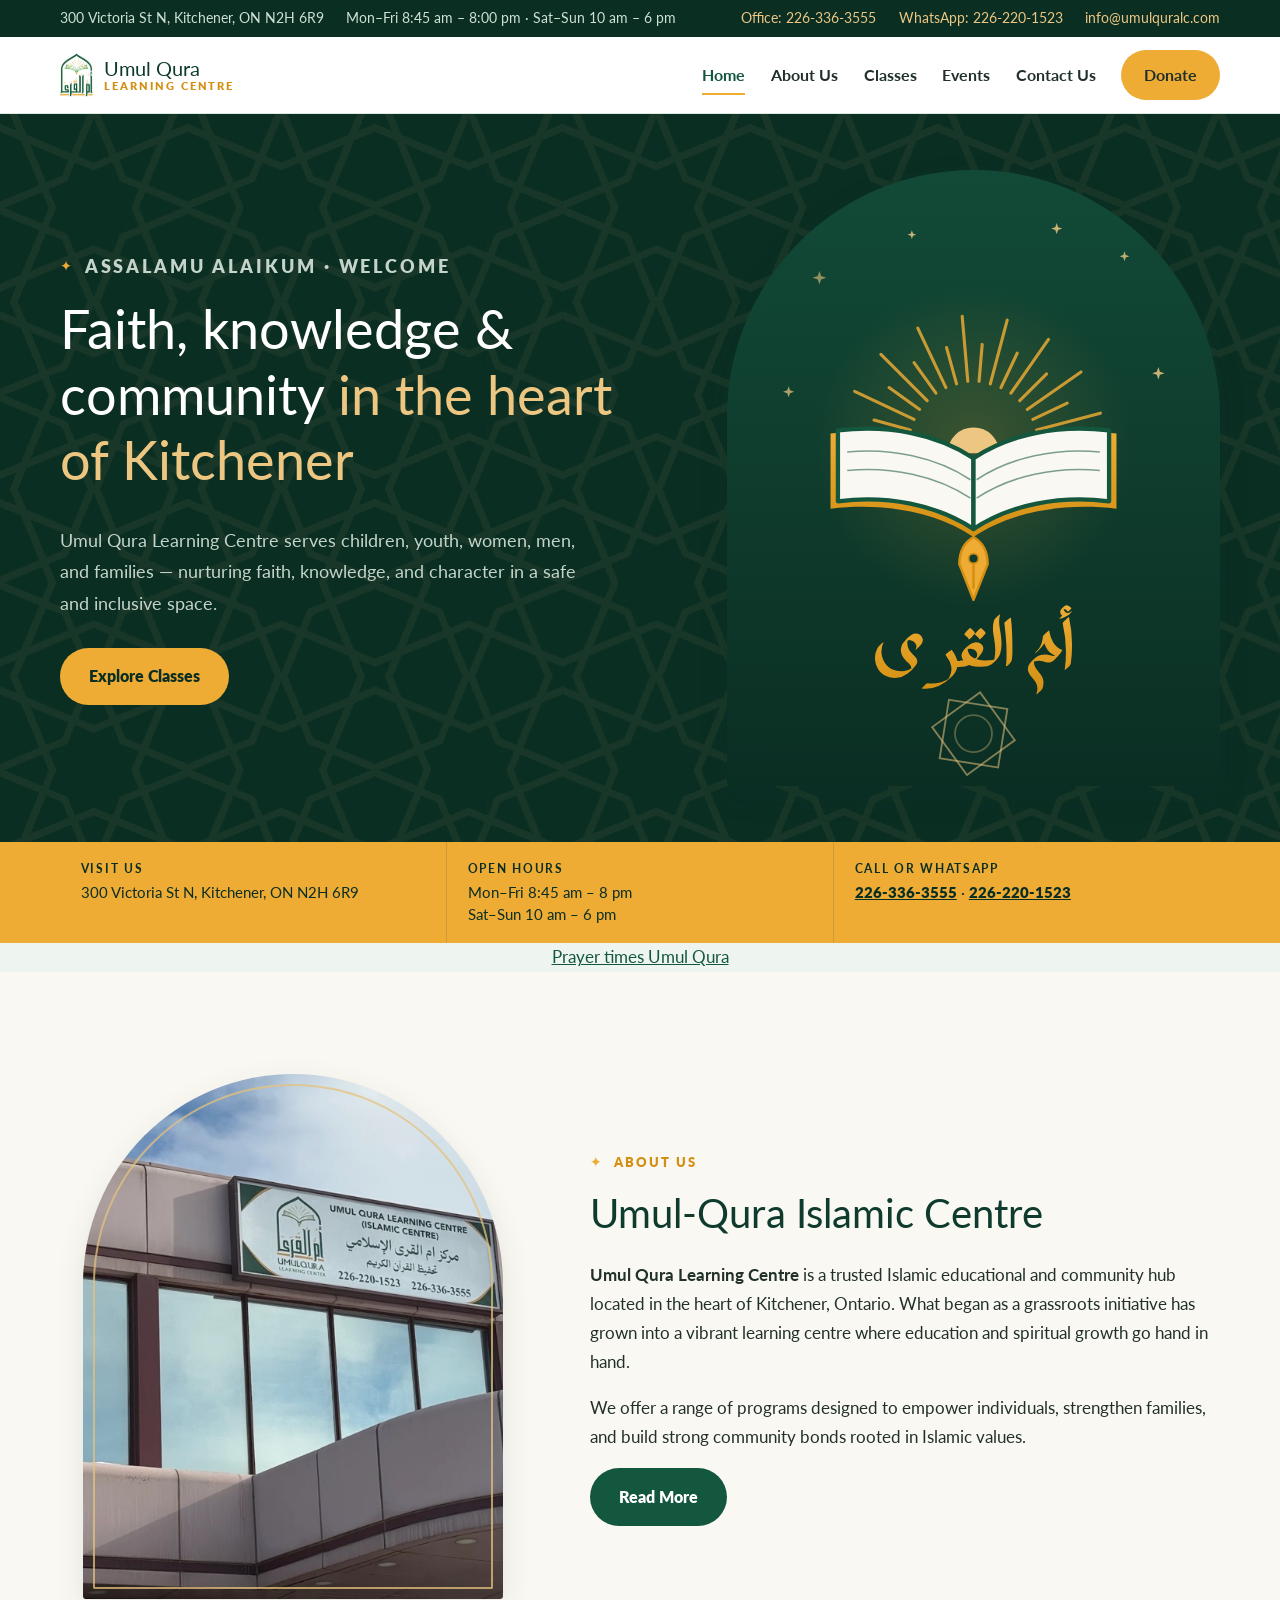
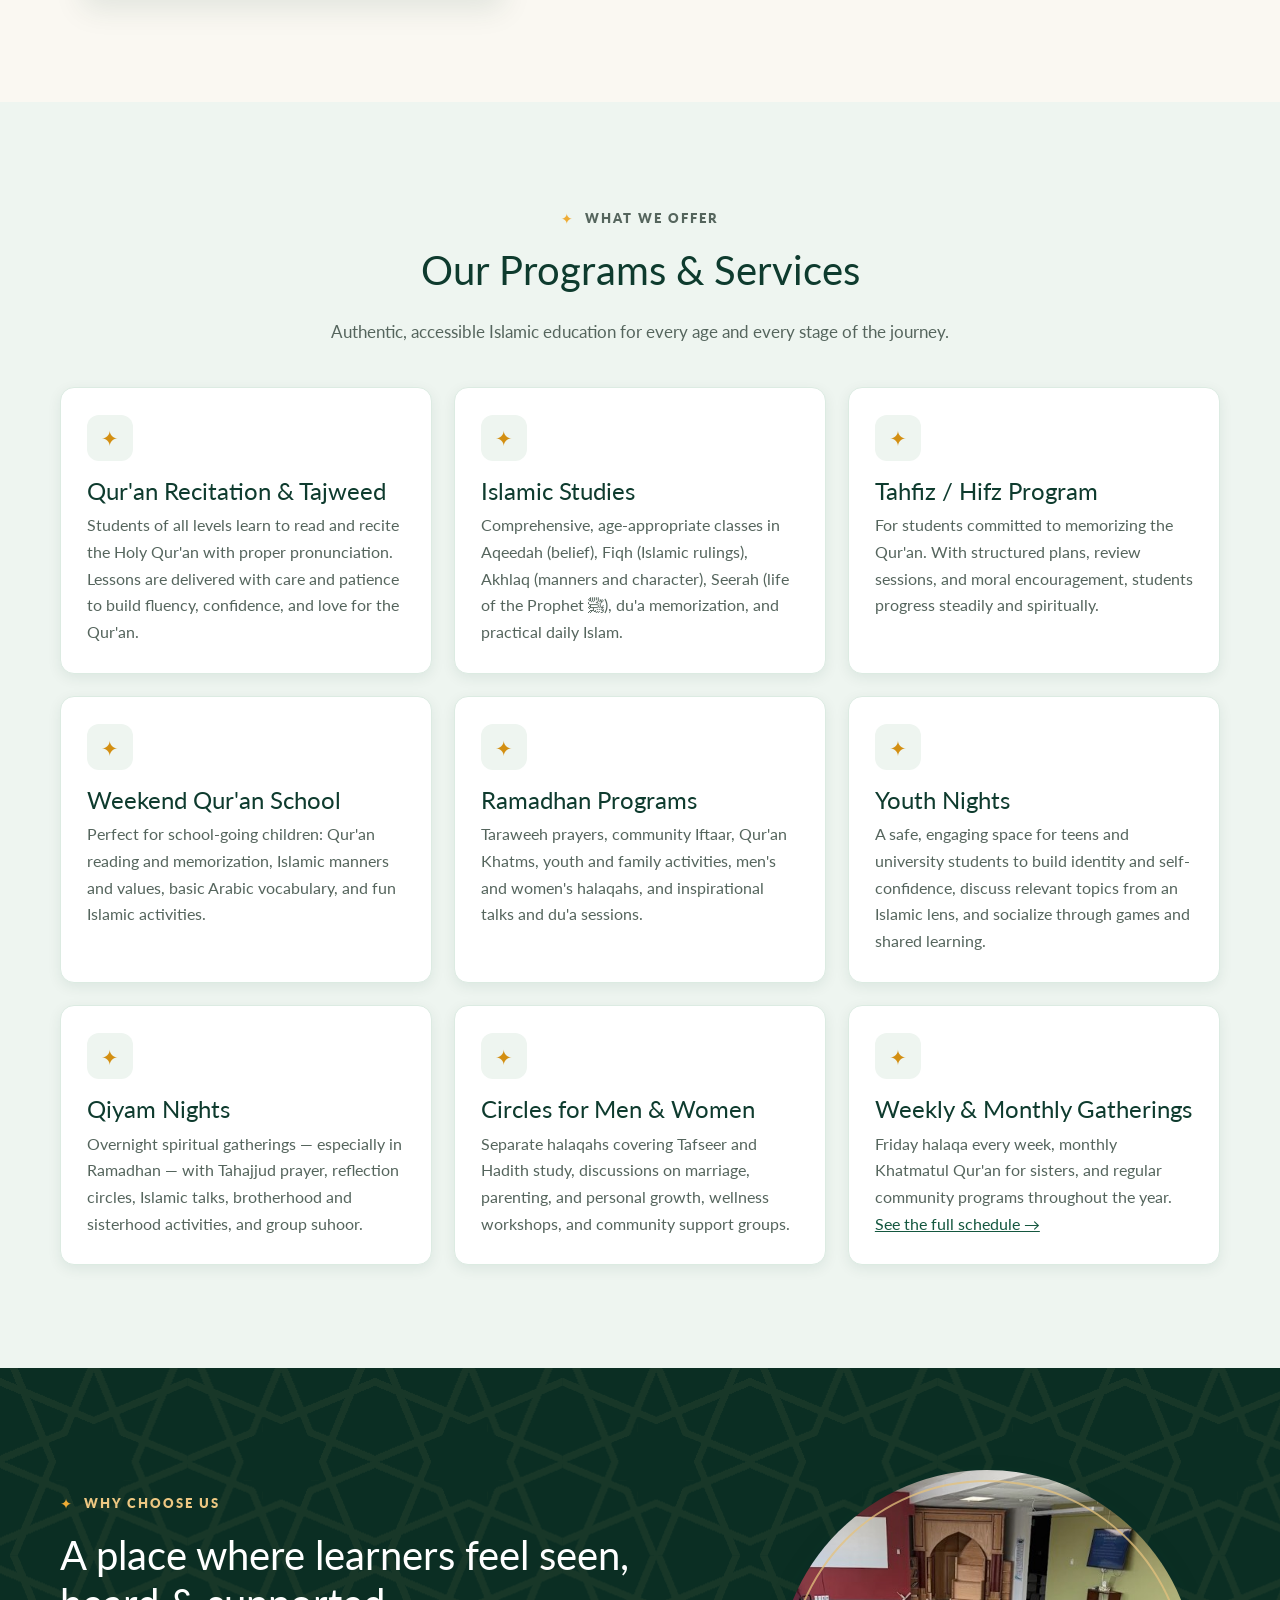
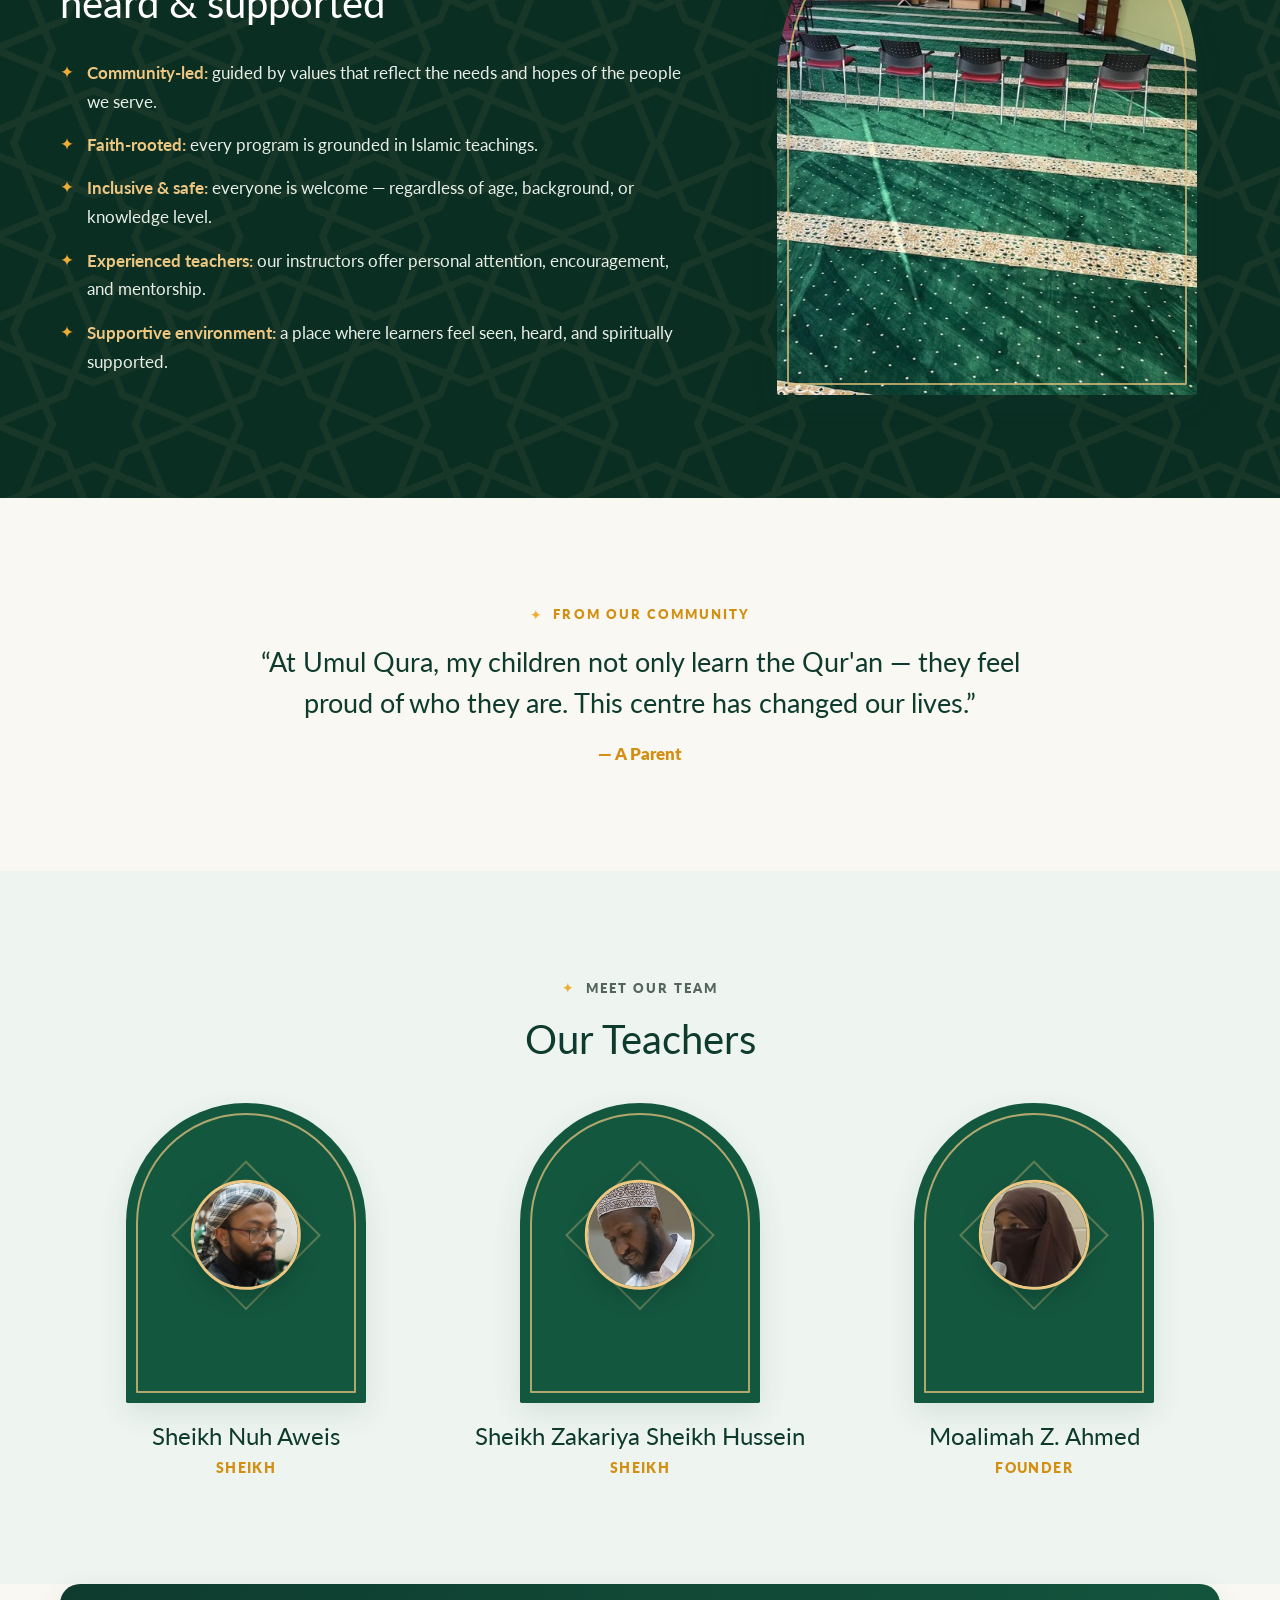
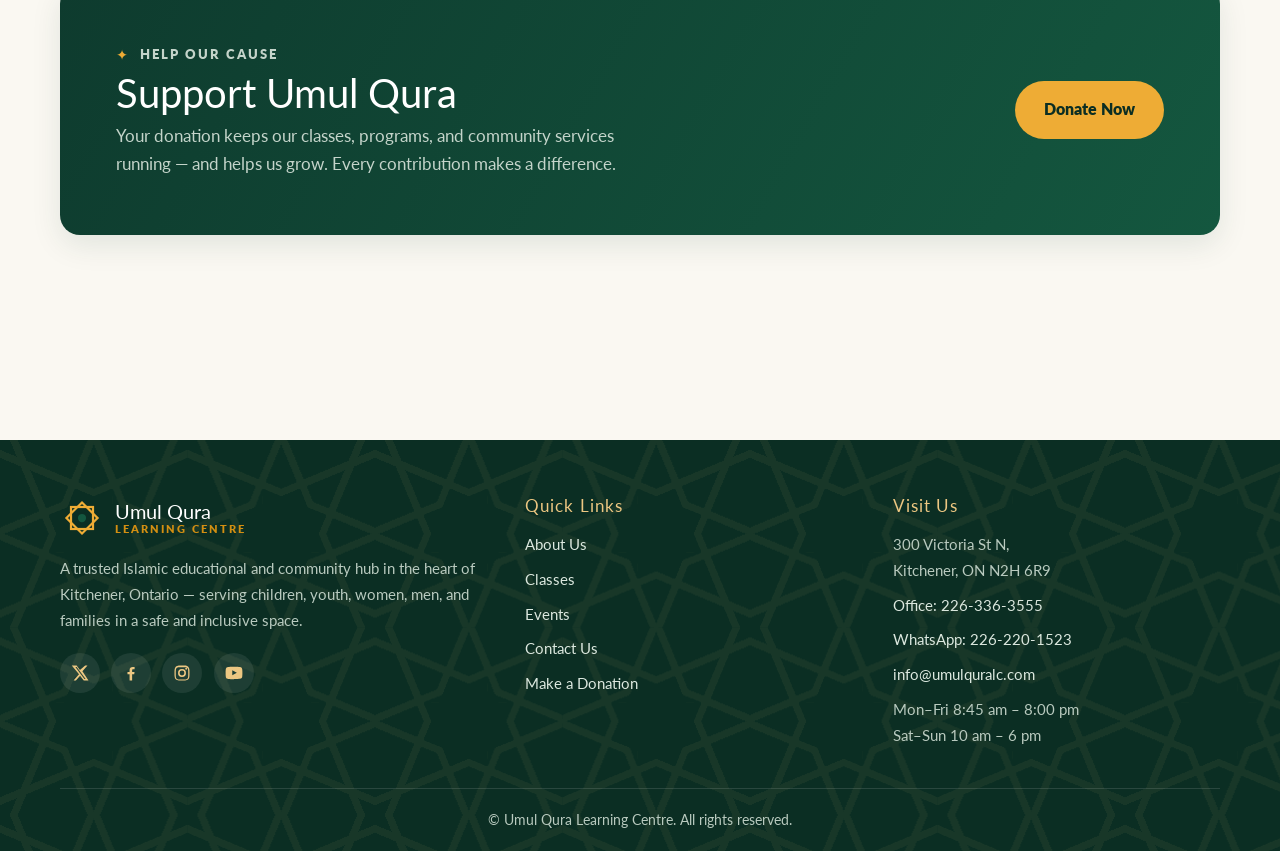
==== commit 6c462c22: "Production fixes: working contact form, favicon, optimized images - Contact form now posts to Formsp" ====
--- a/index.html
+++ b/index.html
@@ -10,6 +10,8 @@
   <link rel="preconnect" href="https://fonts.googleapis.com">
   <link rel="preconnect" href="https://fonts.gstatic.com" crossorigin>
   <link href="https://fonts.googleapis.com/css2?family=Lato:wght@400;700;900&display=swap" rel="stylesheet">
+  <link rel="icon" type="image/png" href="favicon.png">
+  <link rel="apple-touch-icon" href="apple-touch-icon.png">
   <link rel="stylesheet" href="css/style.css">
 </head>
 
@@ -98,8 +100,8 @@
       <div class="container feature">
         <div class="feature__media">
           <figure class="arch-frame" style="margin:0">
-            <!-- REPLACE: photo of the centre or a class in session -->
-            <img src="images/building_poster.png" alt="Inside Umul Qura Learning Centre" width="800" height="1000">
+            <img src="images/building_poster.jpg" alt="Umul Qura Learning Centre building and sign" width="900"
+              height="675" loading="lazy">
           </figure>
         </div>
         <div>
@@ -202,8 +204,8 @@
         </div>
         <div class="feature__media">
           <figure class="arch-frame" style="margin:0">
-            <!-- REPLACE: photo of students or community gathering -->
-            <img src="images/masjid.png" alt="Students learning at Umul Qura" width="800" height="1000">
+            <img src="images/masjid.jpg" alt="The prayer hall at Umul Qura Learning Centre" width="900" height="675"
+              loading="lazy">
           </figure>
         </div>
       </div>
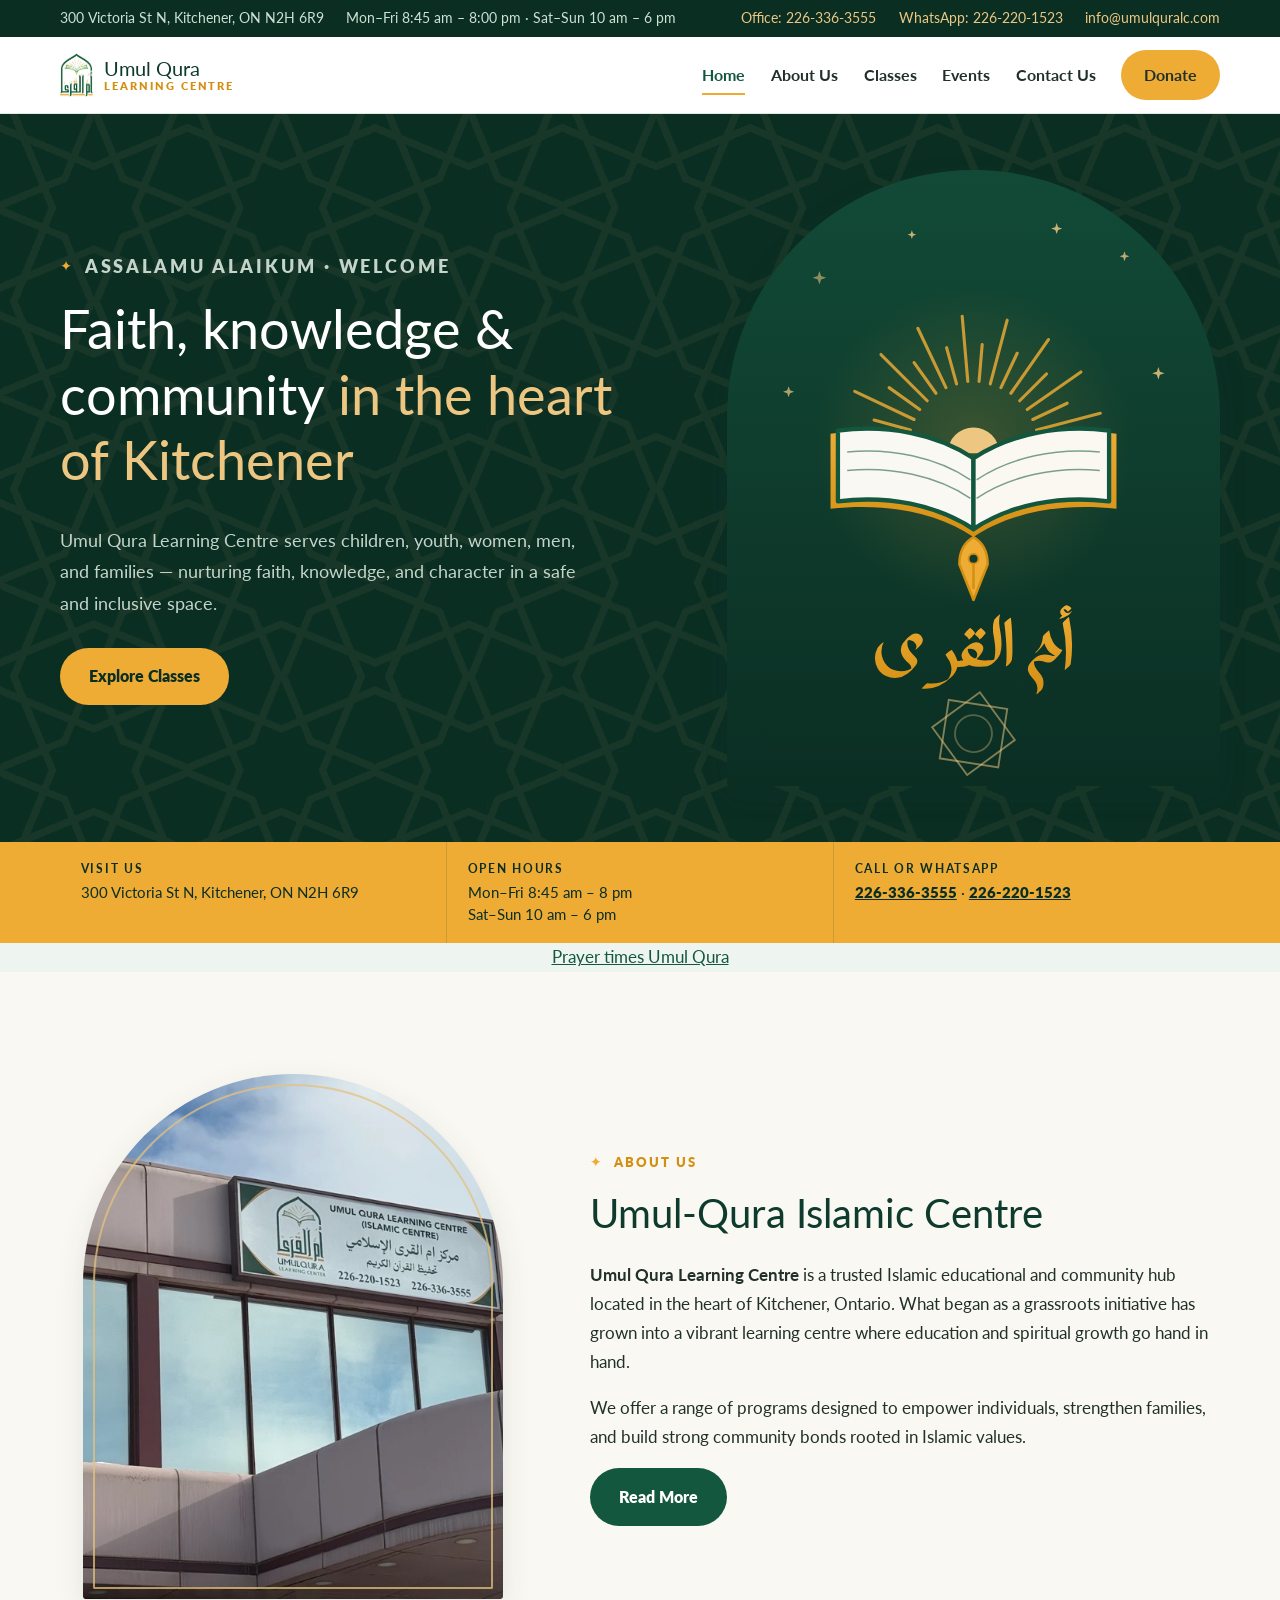
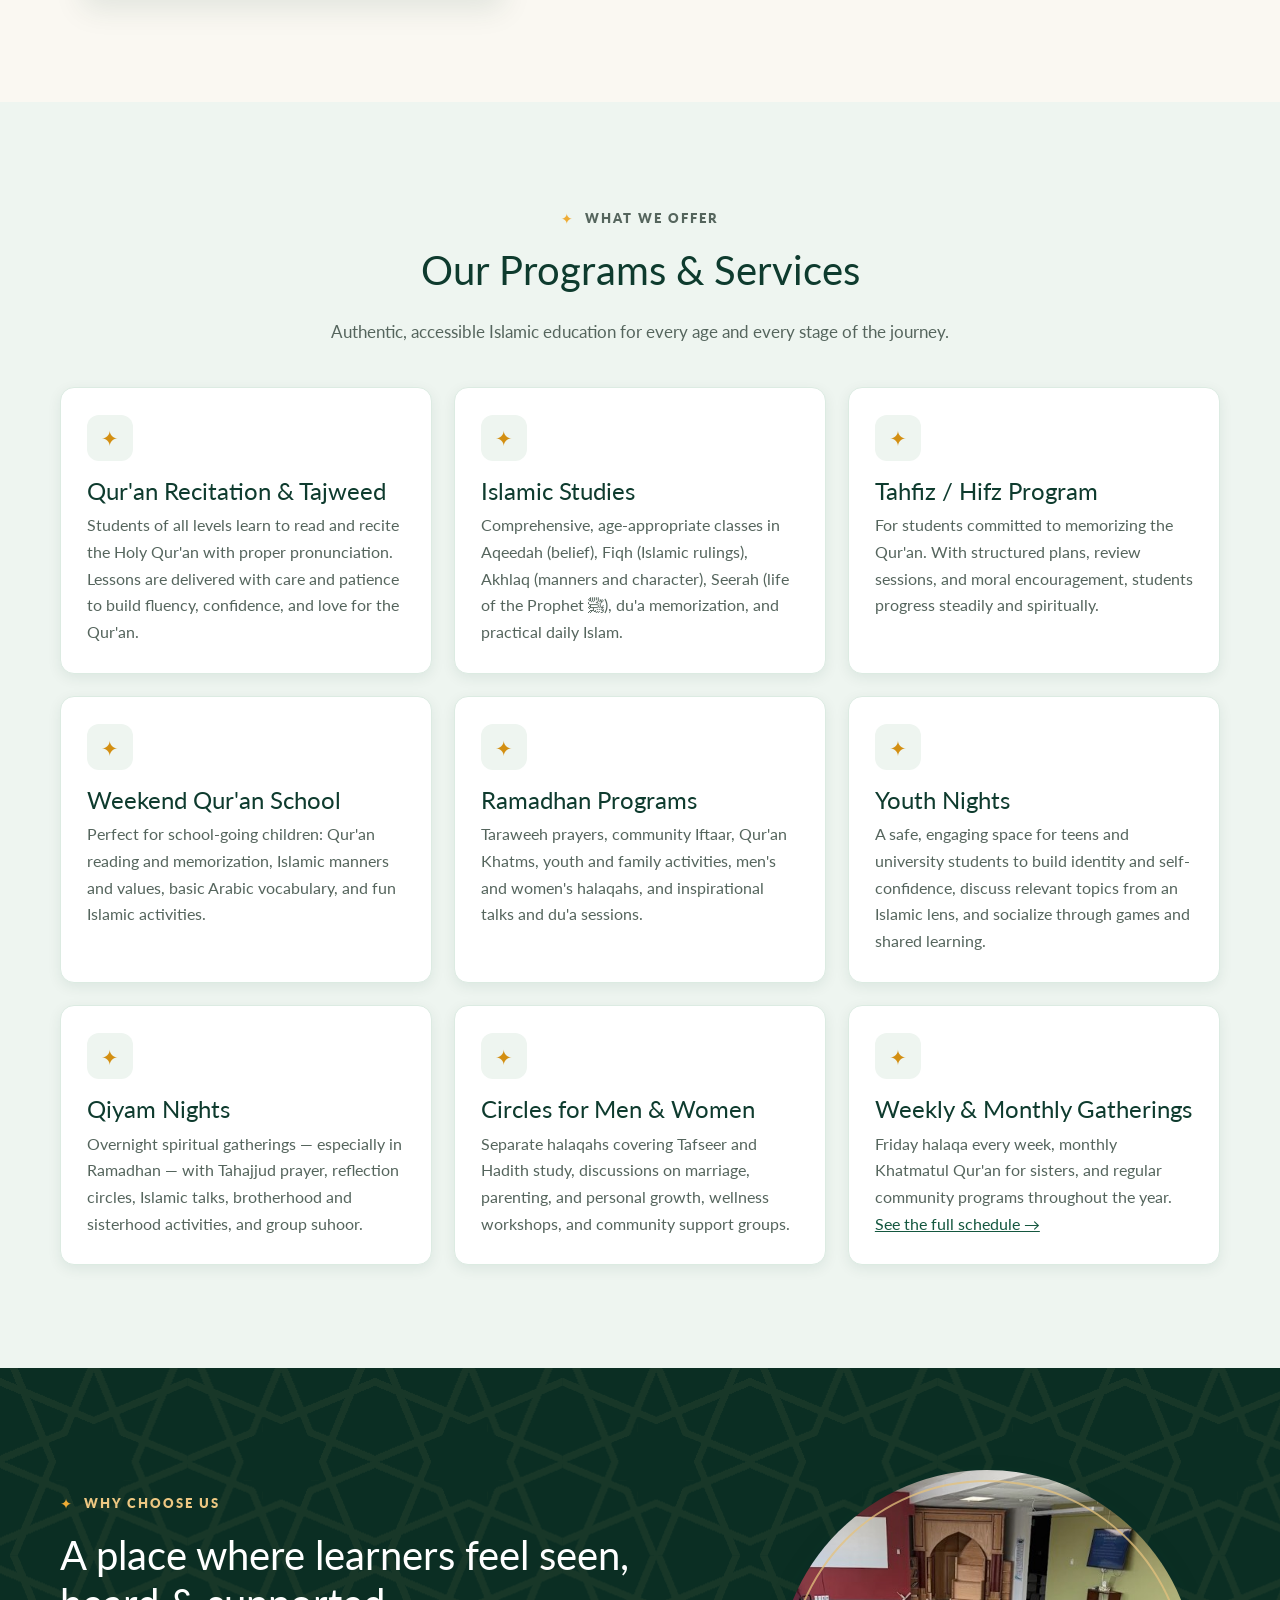
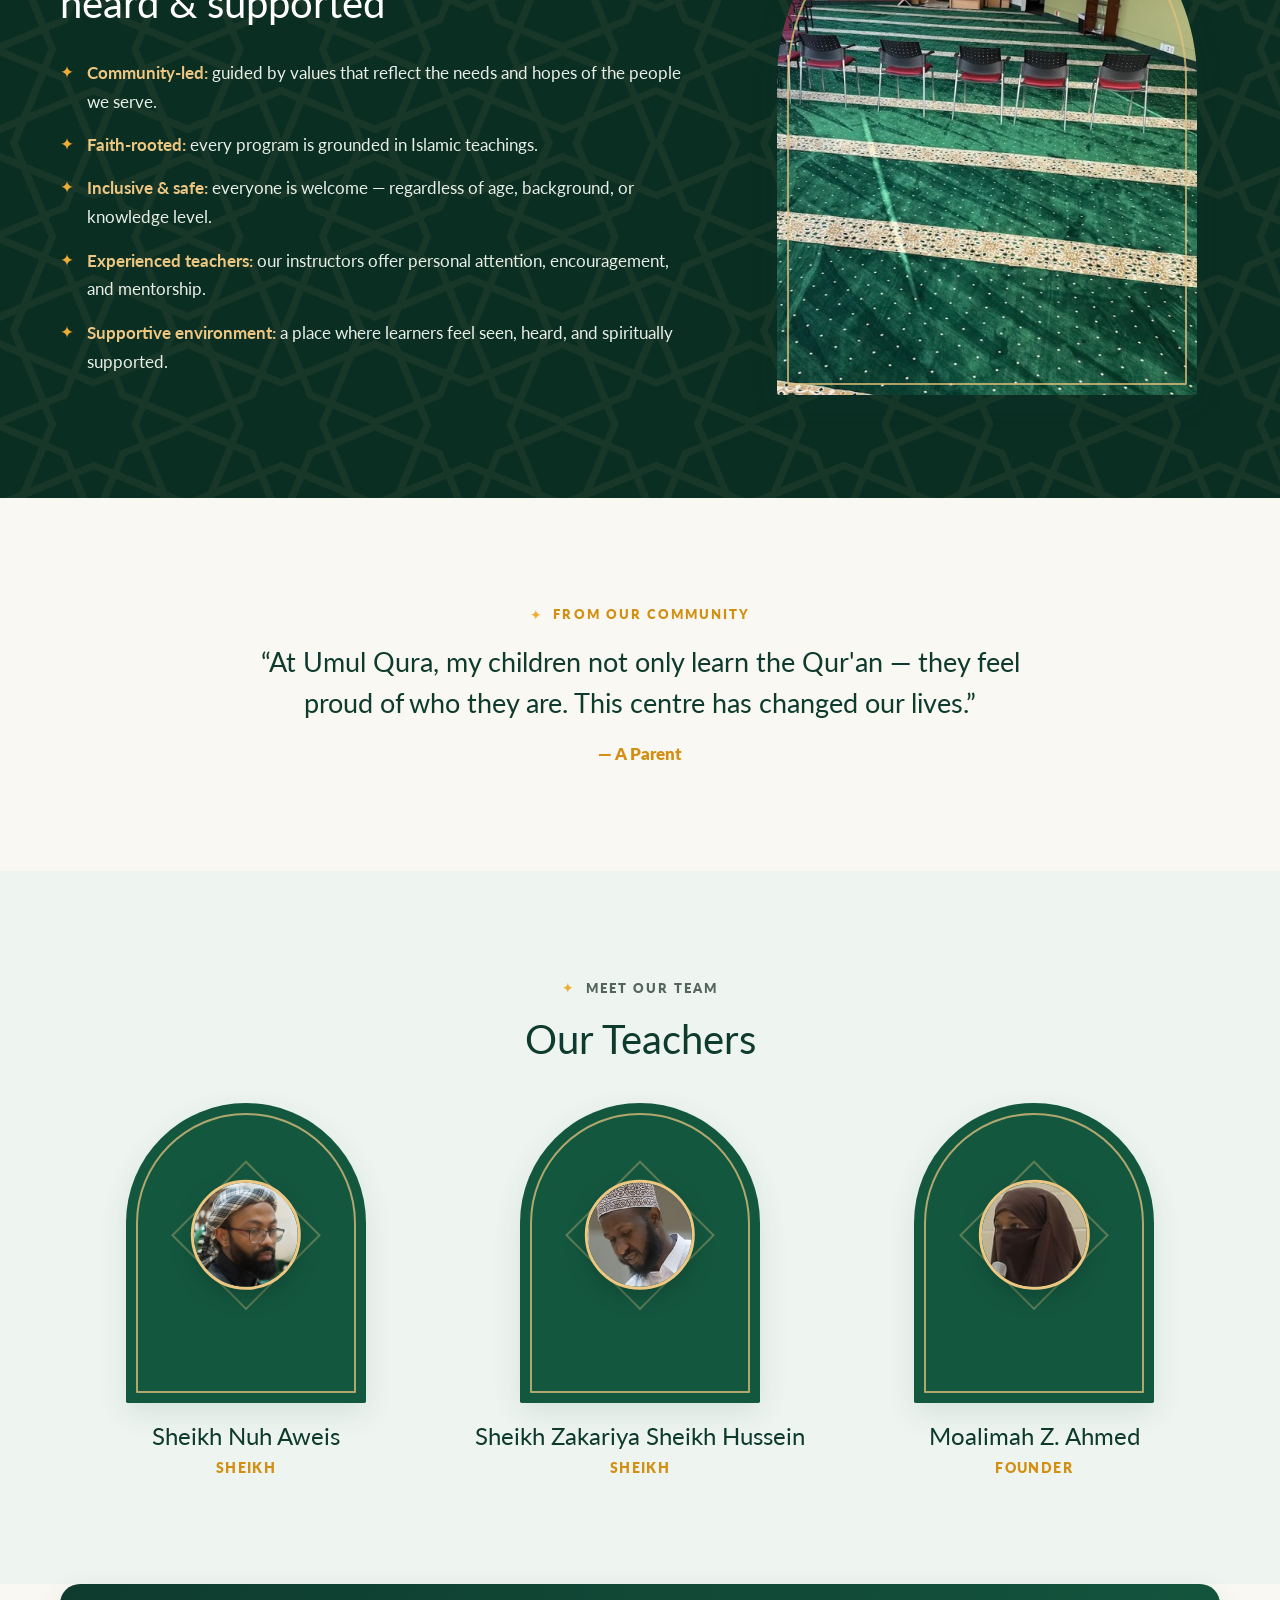
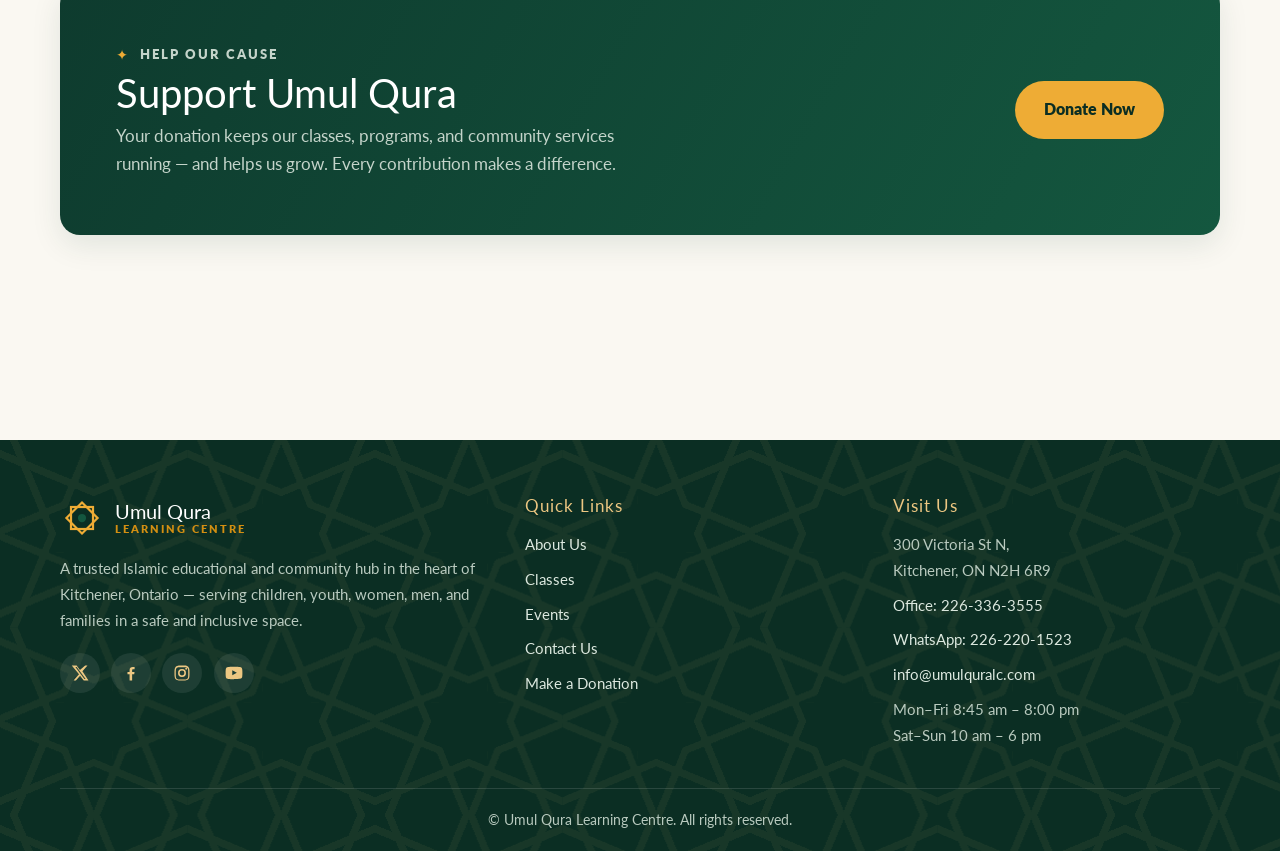
==== commit 22fc2154: "Add SEO and social-share metadata, sitemap, robots.txt, and 404 page - Canonical URL, Open Graph and" ====
--- a/index.html
+++ b/index.html
@@ -10,9 +10,62 @@
   <link rel="preconnect" href="https://fonts.googleapis.com">
   <link rel="preconnect" href="https://fonts.gstatic.com" crossorigin>
   <link href="https://fonts.googleapis.com/css2?family=Lato:wght@400;700;900&display=swap" rel="stylesheet">
+  <link rel="canonical" href="https://umulquralc.com/">
+  <meta property="og:site_name" content="Umul Qura Learning Centre">
+  <meta property="og:type" content="website">
+  <meta property="og:url" content="https://umulquralc.com/">
+  <meta property="og:title" content="Umul Qura Learning Centre | Islamic Education in Kitchener, ON">
+  <meta property="og:description"
+    content="A trusted Islamic educational and community hub in Kitchener, Ontario, offering Qur'an, Tajweed, Hifdh and Islamic Studies classes for all ages.">
+  <meta property="og:image" content="https://umulquralc.com/images/og_image.jpg">
+  <meta property="og:image:width" content="1200">
+  <meta property="og:image:height" content="630">
+  <meta name="twitter:card" content="summary_large_image">
   <link rel="icon" type="image/png" href="favicon.png">
   <link rel="apple-touch-icon" href="apple-touch-icon.png">
   <link rel="stylesheet" href="css/style.css">
+  <script type="application/ld+json">
+  {
+    "@context": "https://schema.org",
+    "@type": ["EducationalOrganization", "LocalBusiness"],
+    "name": "Umul Qura Learning Centre",
+    "description": "A trusted Islamic educational and community hub in Kitchener, Ontario, offering Qur'an, Tajweed, Hifdh and Islamic Studies classes for all ages.",
+    "url": "https://umulquralc.com/",
+    "logo": "https://umulquralc.com/images/logo.png",
+    "image": "https://umulquralc.com/images/og_image.jpg",
+    "telephone": "+1-226-336-3555",
+    "email": "info@umulquralc.com",
+    "foundingDate": "2011",
+    "address": {
+      "@type": "PostalAddress",
+      "streetAddress": "300 Victoria St N",
+      "addressLocality": "Kitchener",
+      "addressRegion": "ON",
+      "postalCode": "N2H 6R9",
+      "addressCountry": "CA"
+    },
+    "openingHoursSpecification": [
+      {
+        "@type": "OpeningHoursSpecification",
+        "dayOfWeek": ["Monday", "Tuesday", "Wednesday", "Thursday", "Friday"],
+        "opens": "08:45",
+        "closes": "20:00"
+      },
+      {
+        "@type": "OpeningHoursSpecification",
+        "dayOfWeek": ["Saturday", "Sunday"],
+        "opens": "10:00",
+        "closes": "18:00"
+      }
+    ],
+    "sameAs": [
+      "https://x.com/umulquralc",
+      "https://www.facebook.com/share/1Bd59WMukL/",
+      "https://www.instagram.com/umulqura_learning_centre",
+      "https://www.youtube.com/UmulquraDugsi"
+    ]
+  }
+  </script>
 </head>
 
 <body>
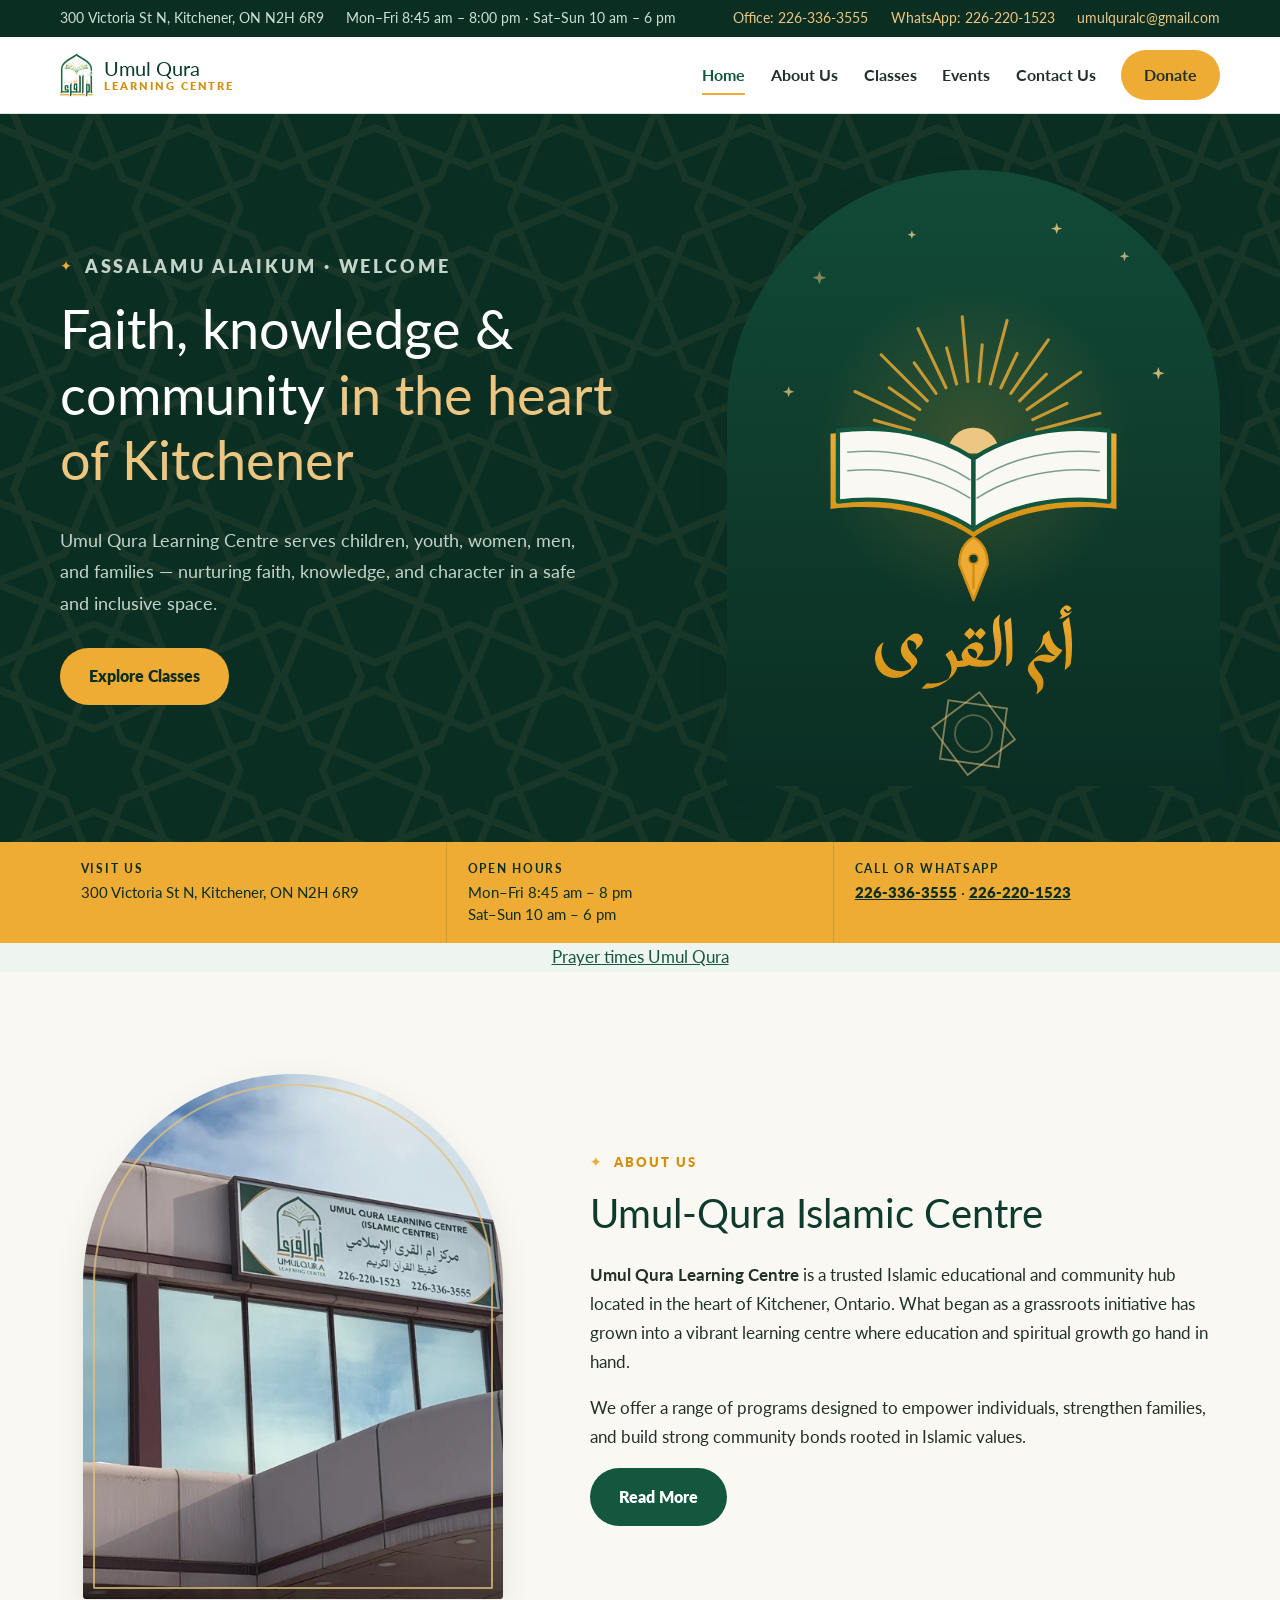
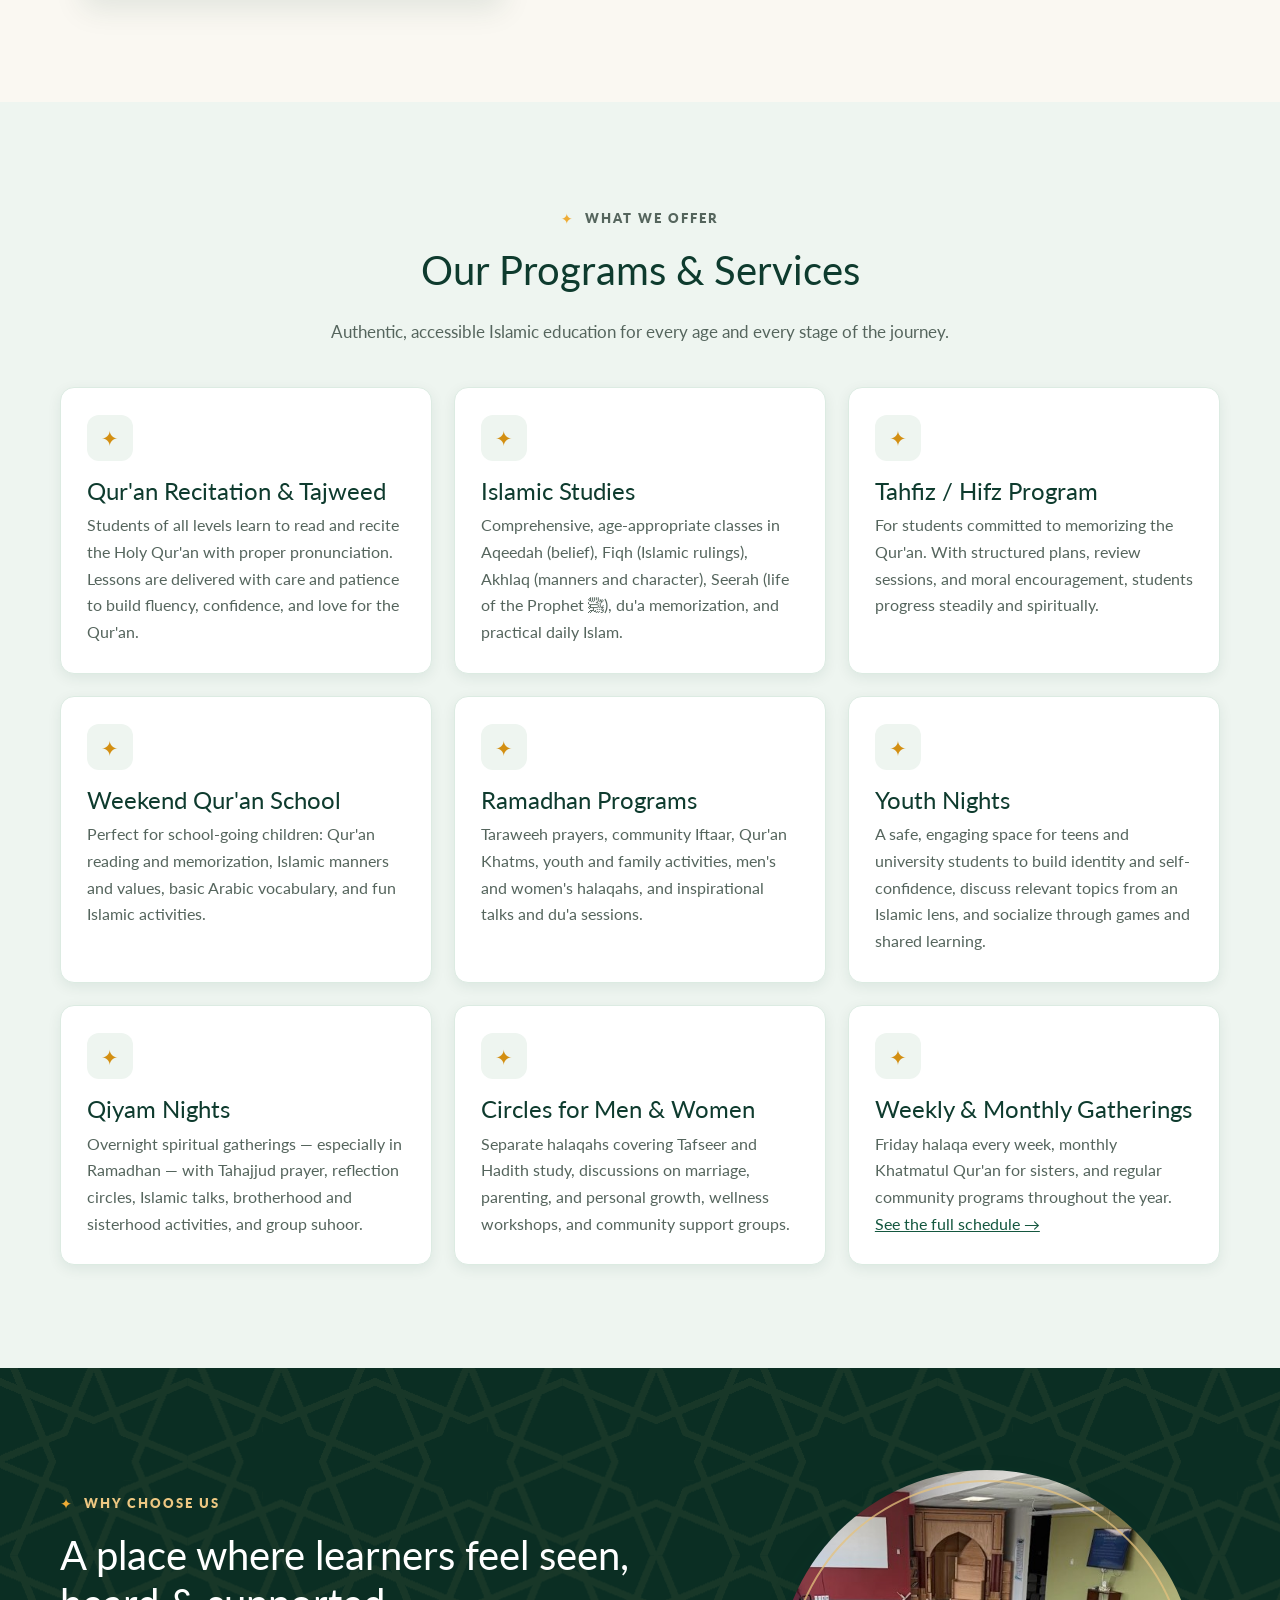
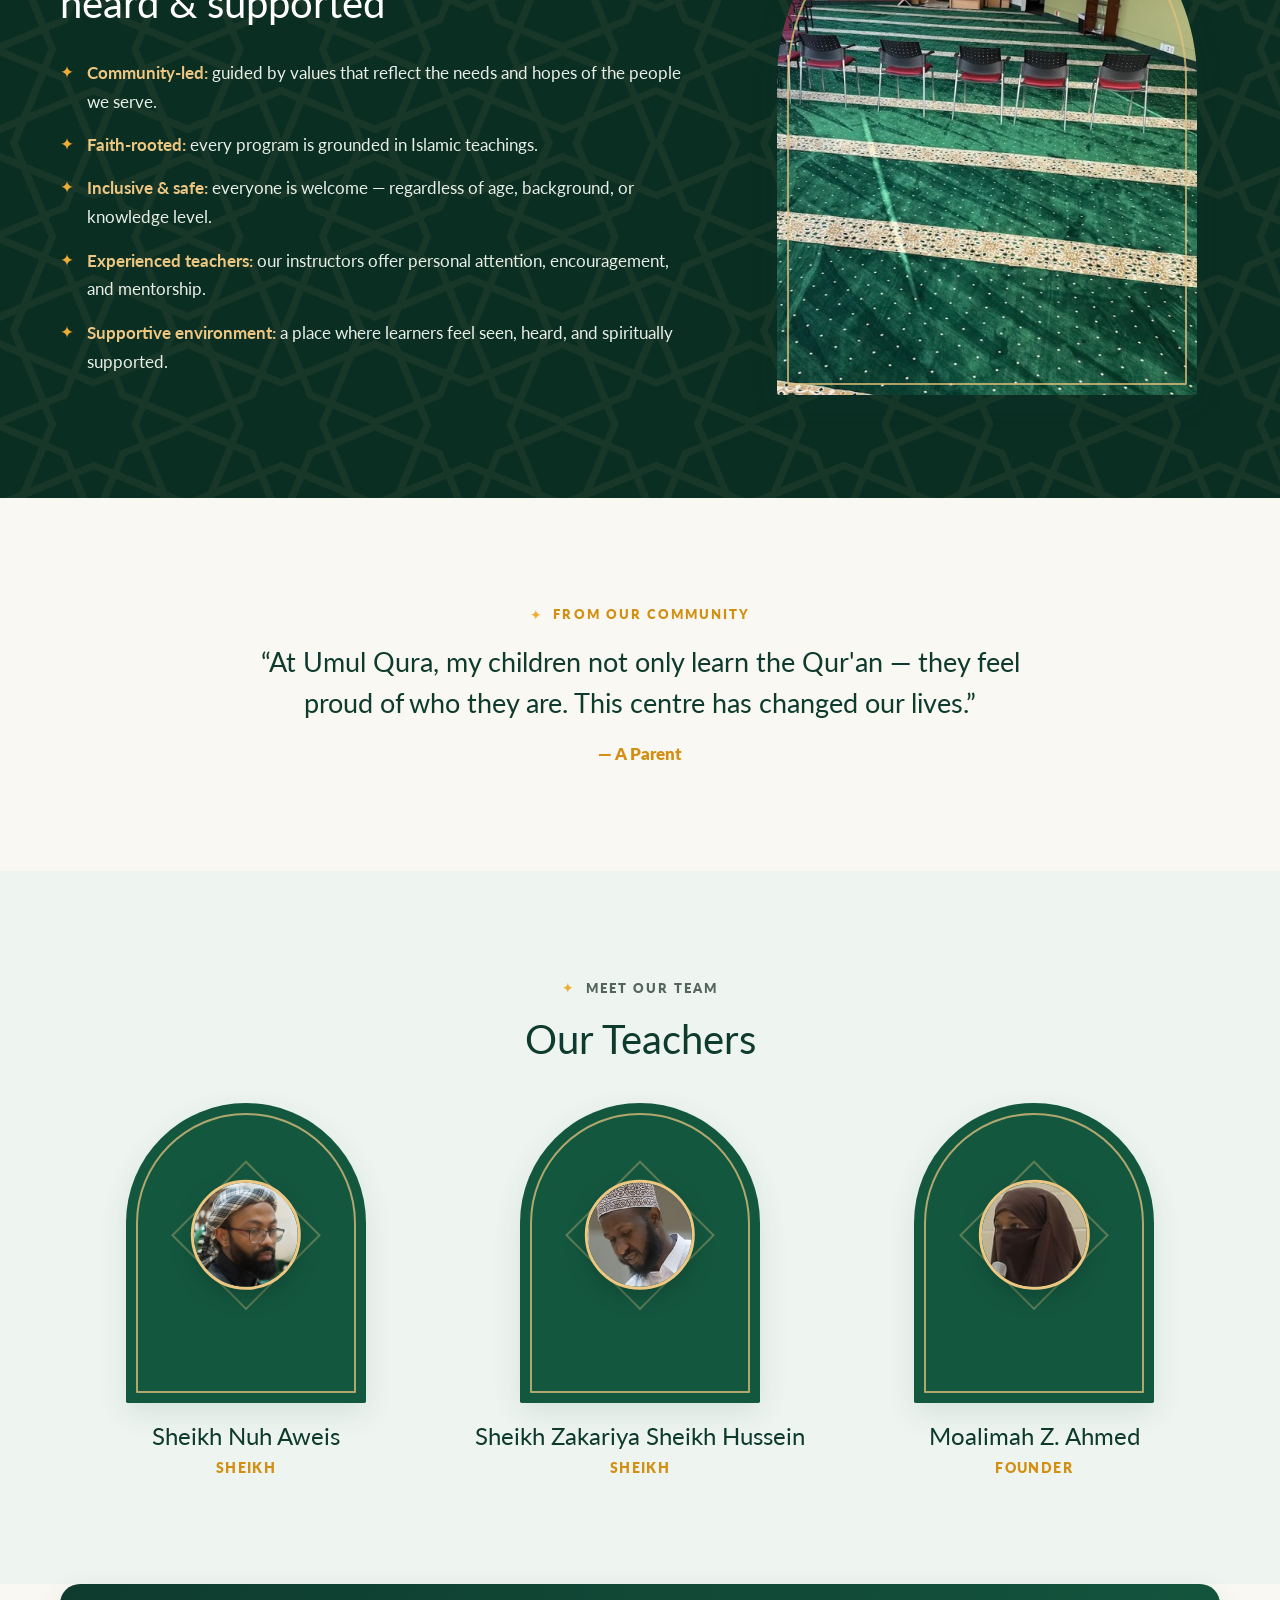
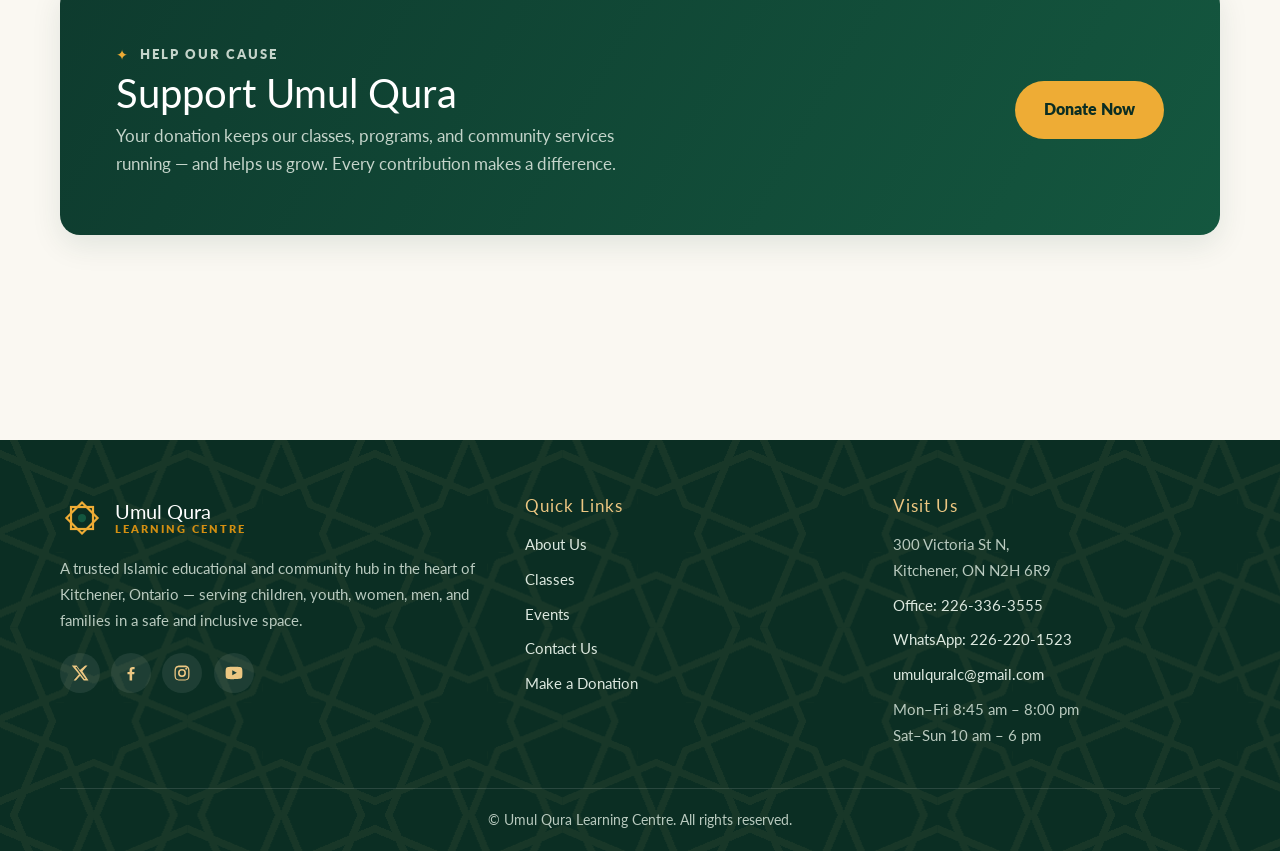
==== commit fabeda37: "Update contact email to umulquralc@gmail.com and fix favicon rendering The favicons were generated w" ====
--- a/index.html
+++ b/index.html
@@ -34,7 +34,7 @@
     "logo": "https://umulquralc.com/images/logo.png",
     "image": "https://umulquralc.com/images/og_image.jpg",
     "telephone": "+1-226-336-3555",
-    "email": "info@umulquralc.com",
+    "email": "umulquralc@gmail.com",
     "foundingDate": "2011",
     "address": {
       "@type": "PostalAddress",
@@ -80,7 +80,7 @@
       <div class="topbar__group">
         <a href="tel:+12263363555">Office: 226-336-3555</a>
         <a href="https://wa.me/12262201523">WhatsApp: 226-220-1523</a>
-        <a href="mailto:info@umulquralc.com">info@umulquralc.com</a>
+        <a href="mailto:umulquralc@gmail.com">umulquralc@gmail.com</a>
       </div>
     </div>
   </div>
@@ -376,7 +376,7 @@
             <li>300 Victoria St N,<br>Kitchener, ON N2H 6R9</li>
             <li><a href="tel:+12263363555">Office: 226-336-3555</a></li>
             <li><a href="https://wa.me/12262201523">WhatsApp: 226-220-1523</a></li>
-            <li><a href="mailto:info@umulquralc.com">info@umulquralc.com</a></li>
+            <li><a href="mailto:umulquralc@gmail.com">umulquralc@gmail.com</a></li>
             <li>Mon–Fri 8:45 am – 8:00 pm<br>Sat–Sun 10 am – 6 pm</li>
           </ul>
         </div>
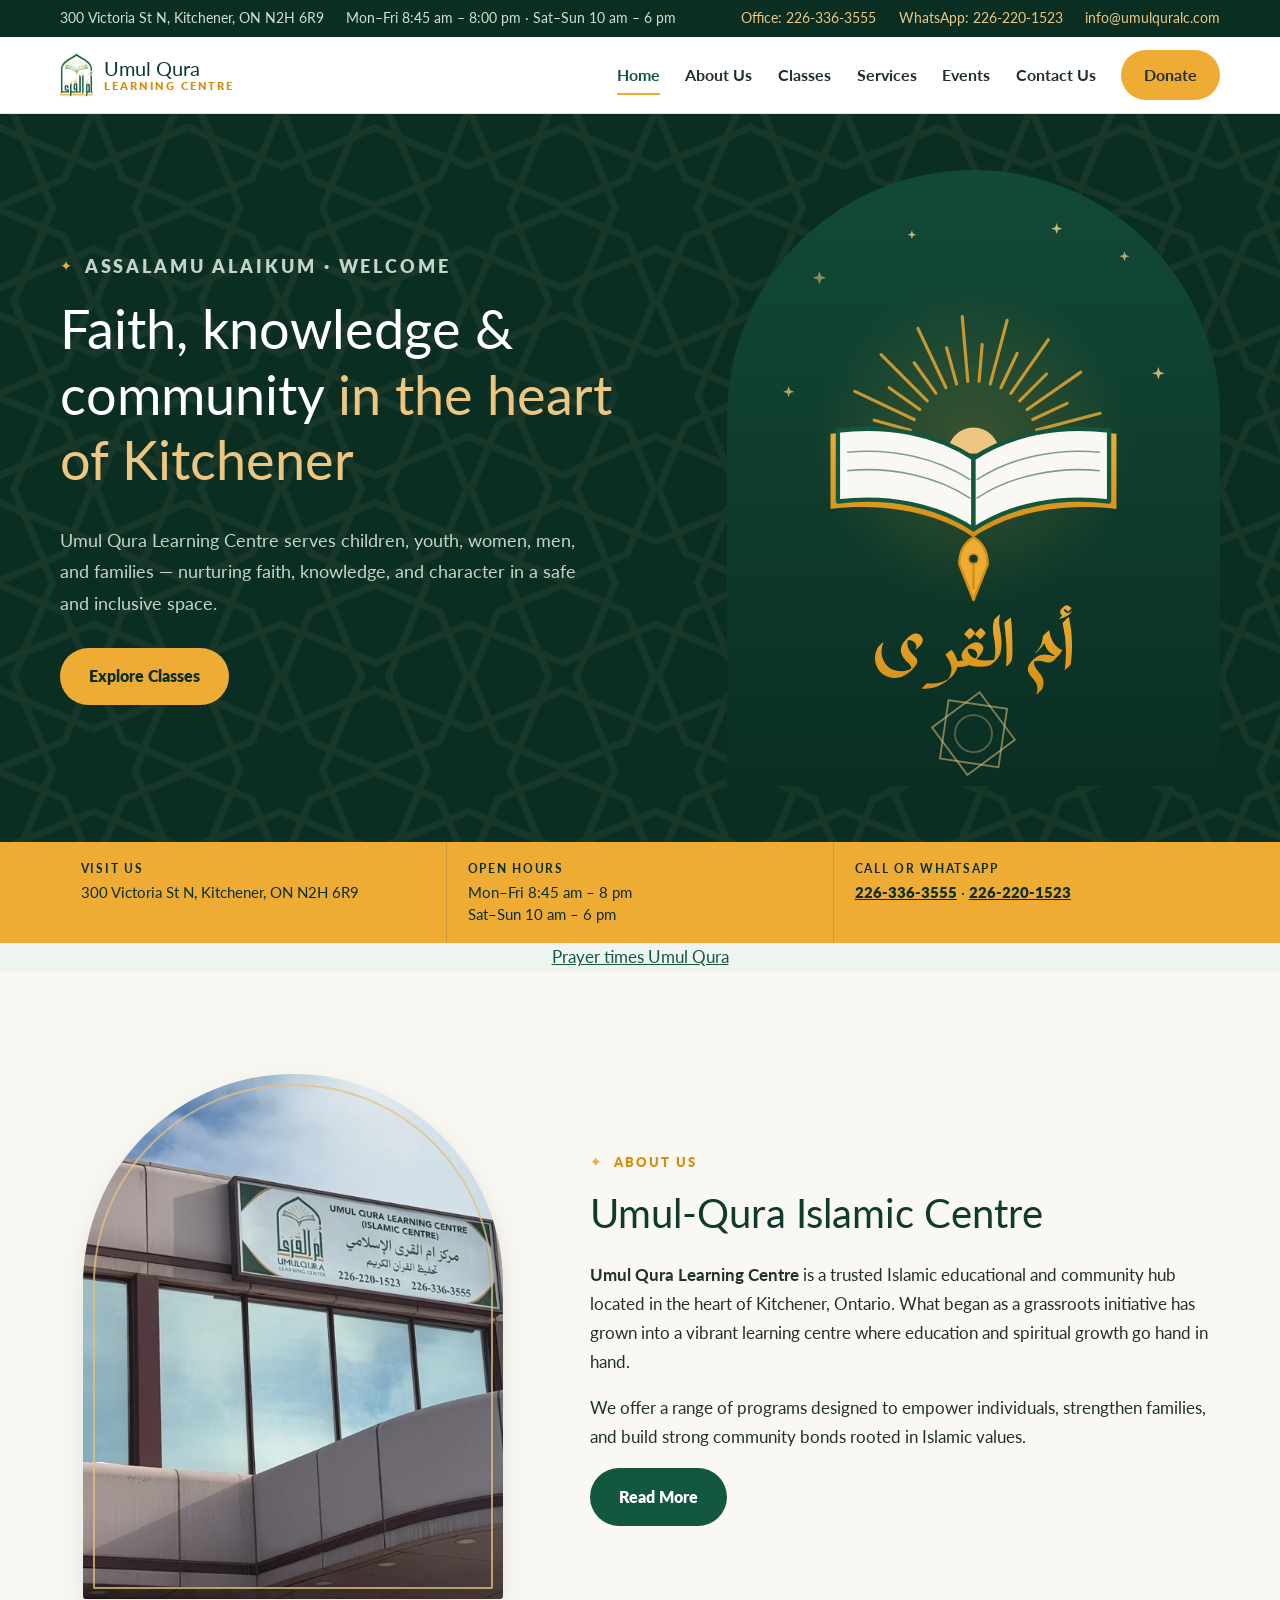
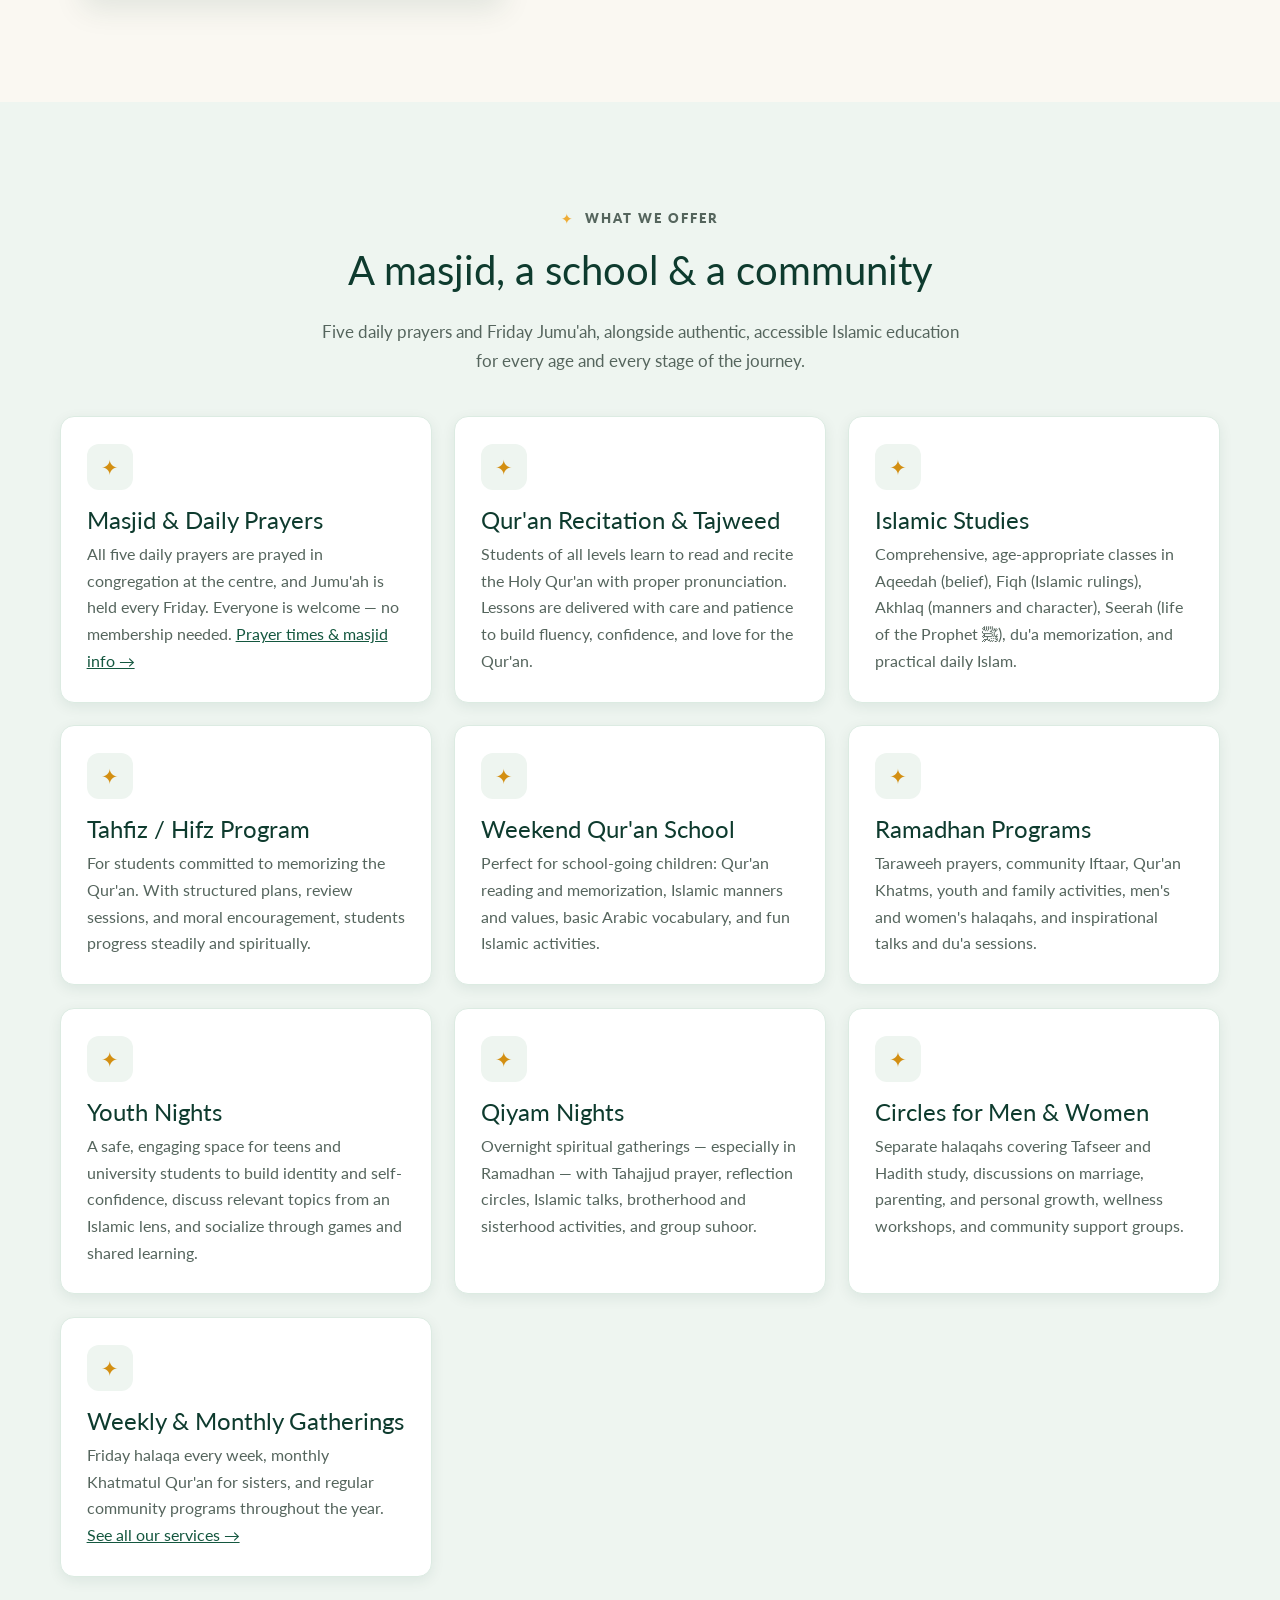
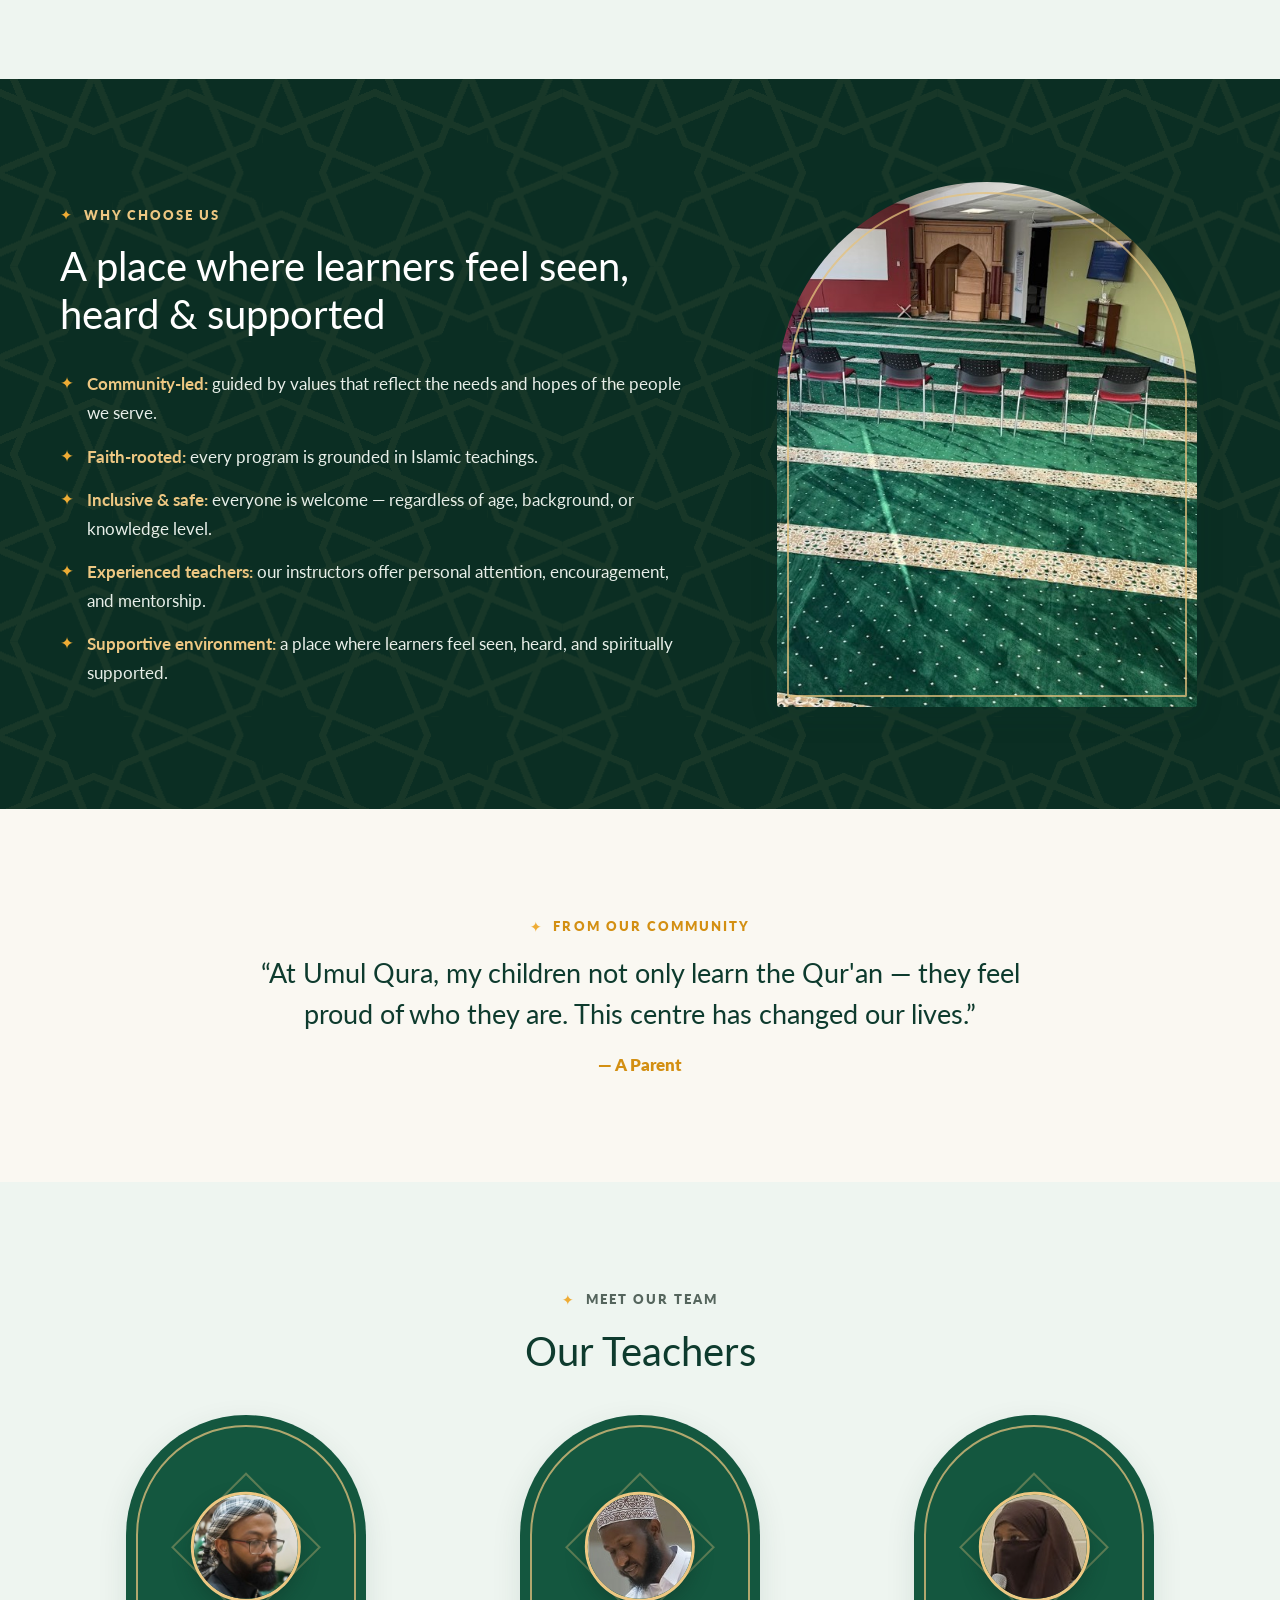
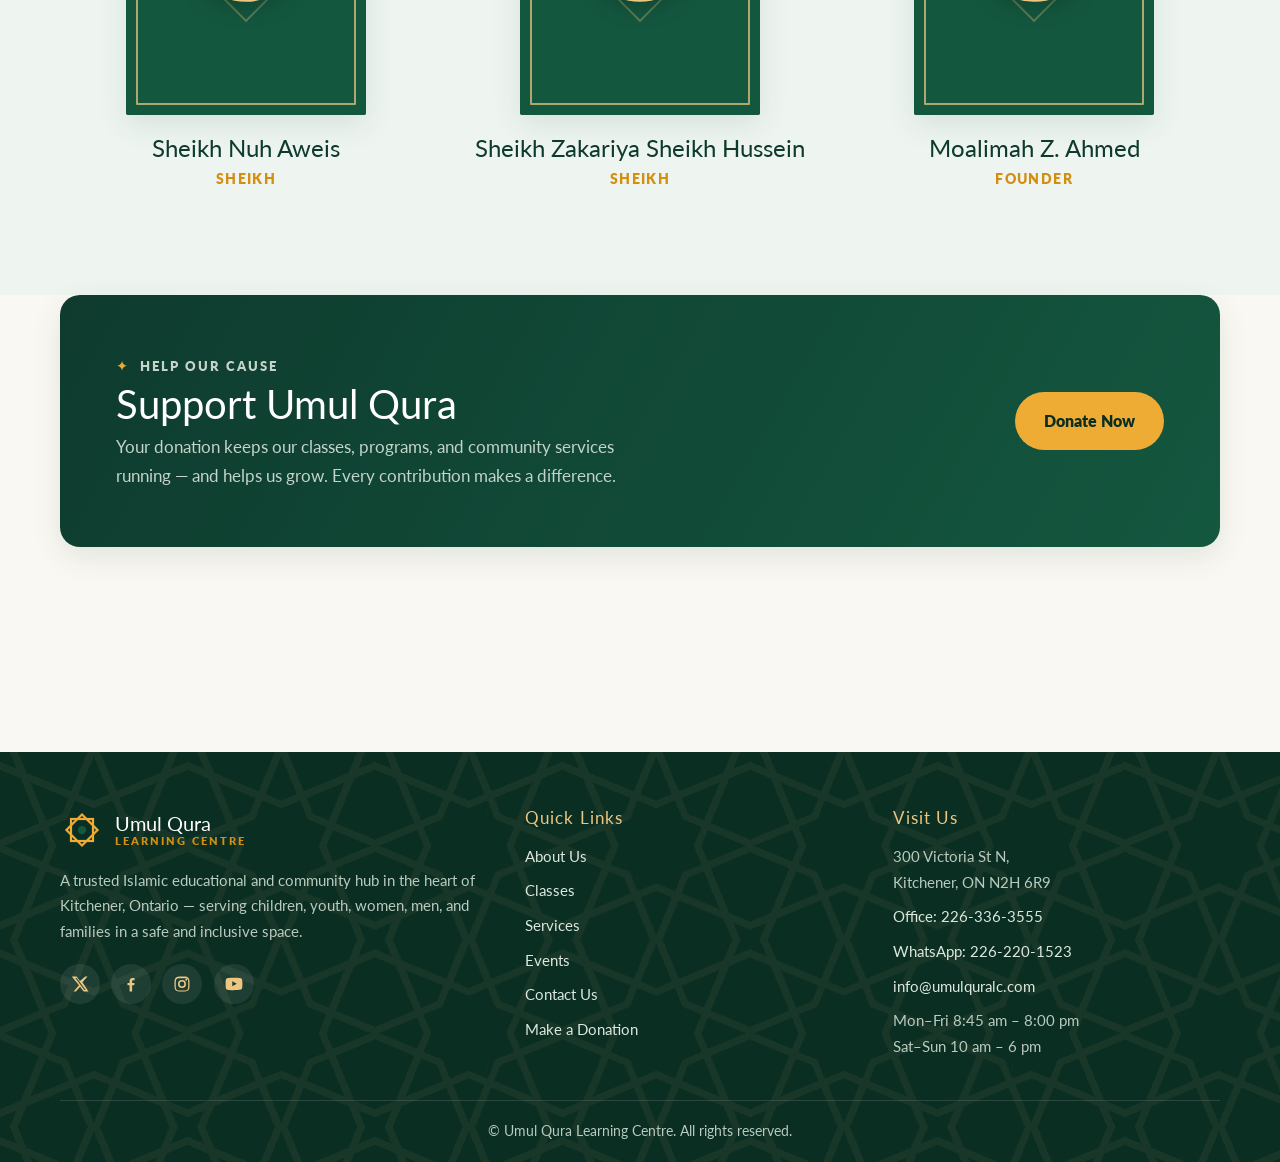
==== commit 86a41efc: "Updates" ====
--- a/index.html
+++ b/index.html
@@ -34,7 +34,7 @@
     "logo": "https://umulquralc.com/images/logo.png",
     "image": "https://umulquralc.com/images/og_image.jpg",
     "telephone": "+1-226-336-3555",
-    "email": "umulquralc@gmail.com",
+    "email": "info@umulquralc.com",
     "foundingDate": "2011",
     "address": {
       "@type": "PostalAddress",
@@ -60,8 +60,8 @@
     ],
     "sameAs": [
       "https://x.com/umulquralc",
-      "https://www.facebook.com/share/1Bd59WMukL/",
-      "https://www.instagram.com/umulqura_learning_centre",
+      "https://www.facebook.com/profile.php?id=100004609066171",
+      "https://www.instagram.com/umulquraic?utm_source=qr",
       "https://www.youtube.com/UmulquraDugsi"
     ]
   }
@@ -80,7 +80,7 @@
       <div class="topbar__group">
         <a href="tel:+12263363555">Office: 226-336-3555</a>
         <a href="https://wa.me/12262201523">WhatsApp: 226-220-1523</a>
-        <a href="mailto:umulquralc@gmail.com">umulquralc@gmail.com</a>
+        <a href="mailto:info@umulquralc.com">info@umulquralc.com</a>
       </div>
     </div>
   </div>
@@ -96,6 +96,7 @@
         <a href="index.html" aria-current="page">Home</a>
         <a href="about.html">About Us</a>
         <a href="classes.html">Classes</a>
+        <a href="services.html">Services</a>
         <a href="events.html">Events</a>
         <a href="contact.html">Contact Us</a>
         <a class="btn btn--gold" href="https://app.irm.io/umulquralc.com/generaldonation">Donate</a>
@@ -175,10 +176,18 @@
       <div class="container">
         <div class="section-head section-head--center">
           <p class="eyebrow">What We Offer</p>
-          <h2>Our Programs &amp; Services</h2>
-          <p>Authentic, accessible Islamic education for every age and every stage of the journey.</p>
+          <h2>A masjid, a school &amp; a community</h2>
+          <p>Five daily prayers and Friday Jumu'ah, alongside authentic, accessible Islamic education for every age and
+            every stage of the journey.</p>
         </div>
         <div class="grid grid--3">
+          <article class="card">
+            <div class="card__icon" aria-hidden="true">✦</div>
+            <h3>Masjid &amp; Daily Prayers</h3>
+            <p>All five daily prayers are prayed in congregation at the centre, and Jumu'ah is held every Friday.
+              Everyone is welcome — no membership needed. <a href="services.html#prayers">Prayer times &amp; masjid
+                info →</a></p>
+          </article>
           <article class="card">
             <div class="card__icon" aria-hidden="true">✦</div>
             <h3>Qur'an Recitation &amp; Tajweed</h3>
@@ -231,7 +240,7 @@
             <div class="card__icon" aria-hidden="true">✦</div>
             <h3>Weekly &amp; Monthly Gatherings</h3>
             <p>Friday halaqa every week, monthly Khatmatul Qur'an for sisters, and regular community programs throughout
-              the year. <a href="classes.html">See the full schedule →</a></p>
+              the year. <a href="services.html">See all our services →</a></p>
           </article>
         </div>
       </div>
@@ -344,12 +353,12 @@
                 <path
                   d="M18.9 2H22l-6.8 7.8L23.3 22h-6.3l-4.9-6.4L6.5 22H3.4l7.3-8.3L1 2h6.5l4.4 5.9L18.9 2zm-1.1 18h1.7L7.6 3.9H5.8L17.8 20z" />
               </svg></a>
-            <a href="https://www.facebook.com/share/1Bd59WMukL/?mibextid=wwXIfr" aria-label="Umul Qura on Facebook"><svg
+            <a href="https://www.facebook.com/profile.php?id=100004609066171" aria-label="Umul Qura on Facebook"><svg
                 viewBox="0 0 24 24">
                 <path
                   d="M13.5 22v-8.2h2.8l.4-3.2h-3.2V8.6c0-.9.3-1.6 1.6-1.6h1.7V4.1c-.3 0-1.3-.1-2.5-.1-2.5 0-4.2 1.5-4.2 4.3v2.3H7.3v3.2h2.8V22h3.4z" />
               </svg></a>
-            <a href="https://www.instagram.com/umulqura_learning_centre?igsh=MWlqM2w3ZGU5d3d4cQ%3D%3D&amp;utm_source=qr"
+            <a href="https://www.instagram.com/umulquraic?utm_source=qr"
               aria-label="Umul Qura on Instagram"><svg viewBox="0 0 24 24">
                 <path
                   d="M12 8.8A3.2 3.2 0 1 0 12 15.2 3.2 3.2 0 0 0 12 8.8zm0-2.1a5.3 5.3 0 1 1 0 10.6 5.3 5.3 0 0 1 0-10.6zm6.8-.3a1.24 1.24 0 1 1-2.5 0 1.24 1.24 0 0 1 2.5 0zM12 4.2c-2.6 0-2.9 0-4 .1-1 0-1.5.2-1.9.3-.5.2-.8.4-1.2.8-.4.4-.6.7-.8 1.2-.1.4-.3.9-.3 1.9-.1 1.1-.1 1.4-.1 4s0 2.9.1 4c0 1 .2 1.5.3 1.9.2.5.4.8.8 1.2.4.4.7.6 1.2.8.4.1.9.3 1.9.3 1.1.1 1.4.1 4 .1s2.9 0 4-.1c1 0 1.5-.2 1.9-.3.5-.2.8-.4 1.2-.8.4-.4.6-.7.8-1.2.1-.4.3-.9.3-1.9.1-1.1.1-1.4.1-4s0-2.9-.1-4c0-1-.2-1.5-.3-1.9-.2-.5-.4-.8-.8-1.2a3 3 0 0 0-1.2-.8c-.4-.1-.9-.3-1.9-.3-1.1-.1-1.4-.1-4-.1zM12 2c2.7 0 3 0 4.1.1 1.1 0 1.8.2 2.4.5.7.2 1.2.6 1.8 1.1.5.6.9 1.1 1.1 1.8.3.6.4 1.3.5 2.4.1 1.1.1 1.4.1 4.1s0 3-.1 4.1c0 1.1-.2 1.8-.5 2.4a4.9 4.9 0 0 1-1.1 1.8c-.6.5-1.1.9-1.8 1.1-.6.3-1.3.4-2.4.5-1.1.1-1.4.1-4.1.1s-3 0-4.1-.1c-1.1 0-1.8-.2-2.4-.5a4.9 4.9 0 0 1-1.8-1.1 4.9 4.9 0 0 1-1.1-1.8c-.3-.6-.4-1.3-.5-2.4C2 15 2 14.7 2 12s0-3 .1-4.1c0-1.1.2-1.8.5-2.4.2-.7.6-1.2 1.1-1.8a4.9 4.9 0 0 1 1.8-1.1c.6-.3 1.3-.4 2.4-.5C9 2 9.3 2 12 2z" />
@@ -365,6 +374,7 @@
           <ul>
             <li><a href="about.html">About Us</a></li>
             <li><a href="classes.html">Classes</a></li>
+            <li><a href="services.html">Services</a></li>
             <li><a href="events.html">Events</a></li>
             <li><a href="contact.html">Contact Us</a></li>
             <li><a href="https://app.irm.io/umulquralc.com/generaldonation">Make a Donation</a></li>
@@ -376,7 +386,7 @@
             <li>300 Victoria St N,<br>Kitchener, ON N2H 6R9</li>
             <li><a href="tel:+12263363555">Office: 226-336-3555</a></li>
             <li><a href="https://wa.me/12262201523">WhatsApp: 226-220-1523</a></li>
-            <li><a href="mailto:umulquralc@gmail.com">umulquralc@gmail.com</a></li>
+            <li><a href="mailto:info@umulquralc.com">info@umulquralc.com</a></li>
             <li>Mon–Fri 8:45 am – 8:00 pm<br>Sat–Sun 10 am – 6 pm</li>
           </ul>
         </div>
--- a/css/style.css
+++ b/css/style.css
@@ -429,34 +429,114 @@
 }
 .schedule-card--cta h3 { margin: 0; }
 
-/* ---------- Syllabus accordions (<details>) ---------- */
-.syllabus { display: grid; gap: 0.8rem; }
-.syllabus details {
+/* ---------- Learning path (syllabus as a journey of milestones) ----------
+   Desktop: a central spine with milestone medallions and cards alternating
+   left/right. Under 820px the spine moves to the left and every card stacks
+   beside it. --path-gap is the space between a card and the spine; the dotted
+   connector on each card is sized from the same value. */
+.path-facts {
+  list-style: none; margin: 0 0 clamp(2rem, 4vw, 2.8rem); padding: 0;
+  display: flex; flex-wrap: wrap; gap: 0.6rem;
+}
+.path-facts li {
   background: var(--white); border: 1px solid var(--green-100);
-  border-radius: var(--radius); box-shadow: var(--shadow-soft);
-  overflow: hidden;
-}
-.syllabus summary {
-  cursor: pointer; list-style: none;
-  display: flex; align-items: center; gap: 0.9rem;
-  padding: 1.1rem 1.4rem;
-  font-family: var(--font-display); font-size: 1.15rem; color: var(--green-900);
-}
-.syllabus summary::-webkit-details-marker { display: none; }
-.syllabus summary::after {
-  content: "+"; margin-left: auto; font-family: var(--font-body);
-  font-size: 1.4rem; color: var(--gold-500); transition: transform 0.2s;
-}
-.syllabus details[open] summary::after { content: "–"; }
-.syllabus summary:hover { background: var(--green-050); }
-.syllabus .syllabus__body { padding: 0 1.4rem 1.3rem; color: var(--ink-soft); }
-.syllabus .syllabus__body ul { margin: 0; padding-left: 1.2rem; }
-.syllabus .syllabus__body li { margin-bottom: 0.3rem; }
-.syllabus__level {
-  flex: none; width: 40px; height: 40px; border-radius: 50%;
-  background: var(--green-050); color: var(--gold-600);
+  border-radius: 999px; padding: 0.45rem 1rem;
+  font-size: 0.88rem; font-weight: 700; color: var(--green-900);
+  box-shadow: var(--shadow-soft);
+}
+.path-facts li::before { content: "✦"; color: var(--gold-500); margin-right: 0.45rem; }
+
+.path {
+  --path-gap: clamp(1rem, 3vw, 2.2rem);
+  --path-marker: 66px;
+  list-style: none; margin: 0 auto; padding: 0;
+  max-width: 1000px; position: relative;
+  display: grid; gap: clamp(0.7rem, 1.6vw, 1.1rem);
+}
+.path::before {
+  content: ""; position: absolute; z-index: 0;
+  top: 0; bottom: 0; left: 50%; translate: -50% 0;
+  width: 4px; border-radius: 4px;
+  background: linear-gradient(180deg, var(--green-100), var(--green-700) 18%, var(--gold-500));
+}
+.path__step {
+  position: relative; z-index: 1;
+  display: grid; grid-template-columns: 1fr auto 1fr;
+  column-gap: var(--path-gap); align-items: center;
+}
+.path__marker {
+  /* grid-row is pinned on the marker and the card so a card in an earlier
+     column than the marker is not auto-placed onto a second implicit row. */
+  grid-column: 2; grid-row: 1; position: relative;
+  width: var(--path-marker); height: var(--path-marker); border-radius: 50%;
+  background: var(--white); border: 2px solid var(--green-100);
+  color: var(--green-700); display: grid; place-items: center;
+  box-shadow: var(--shadow-soft);
+}
+.path__marker svg {
+  width: 28px; height: 28px; fill: none; stroke: currentColor;
+  stroke-width: 1.7; stroke-linecap: round; stroke-linejoin: round;
+}
+.path__num {
+  position: absolute; right: -7px; bottom: -7px;
+  width: 26px; height: 26px; border-radius: 50%;
+  background: var(--gold-500); color: var(--green-950);
+  border: 2px solid var(--white);
   display: grid; place-items: center;
-  font-family: var(--font-body); font-weight: 800; font-size: 0.95rem;
+  font-size: 0.78rem; font-weight: 900; line-height: 1;
+}
+.path__step--final .path__marker {
+  background: var(--gold-500); border-color: var(--gold-500); color: var(--green-950);
+}
+.path__step--final .path__num { background: var(--green-700); color: #fff; }
+
+.path__card {
+  grid-column: 1; grid-row: 1; position: relative; text-align: right;
+  background: var(--white); border: 1px solid var(--green-100);
+  border-radius: var(--radius); padding: 1.15rem 1.4rem;
+  box-shadow: var(--shadow-soft);
+  transition: transform 0.2s, box-shadow 0.2s;
+}
+.path__card::after {
+  content: ""; position: absolute; top: 50%;
+  right: calc(var(--path-gap) * -1); width: var(--path-gap);
+  border-top: 2px dotted #b7cfc0;
+}
+.path__card:hover { transform: translateY(-3px); box-shadow: var(--shadow); }
+.path__step:nth-child(even) .path__card { grid-column: 3; text-align: left; }
+.path__step:nth-child(even) .path__card::after { right: auto; left: calc(var(--path-gap) * -1); }
+.path__card h3 { font-size: 1.15rem; margin-bottom: 0.3rem; }
+.path__card p { color: var(--ink-soft); font-size: 0.95rem; margin: 0; }
+.path__label {
+  font-size: 0.72rem; letter-spacing: 0.14em; text-transform: uppercase;
+  font-weight: 900; color: var(--gold-600); margin-bottom: 0.15rem;
+}
+.path__finish {
+  display: flex; align-items: center; justify-content: center; gap: 0.6rem;
+  margin: 1.4rem auto 0; width: fit-content;
+  background: var(--green-700); color: #fff;
+  border-radius: 999px; padding: 0.6rem 1.4rem;
+  font-weight: 800; font-size: 0.95rem;
+}
+.path__finish svg {
+  width: 20px; height: 20px; fill: none; stroke: var(--gold-300);
+  stroke-width: 1.8; stroke-linecap: round; stroke-linejoin: round;
+}
+
+@media (max-width: 820px) {
+  .path { --path-marker: 56px; }
+  .path::before { left: calc(var(--path-marker) / 2); translate: -50% 0; }
+  .path__step { grid-template-columns: auto 1fr; align-items: start; }
+  .path__marker { grid-column: 1; }
+  .path__card,
+  .path__step:nth-child(even) .path__card { grid-column: 2; text-align: left; }
+  .path__card::after,
+  .path__step:nth-child(even) .path__card::after {
+    top: calc(var(--path-marker) / 2); right: auto; left: calc(var(--path-gap) * -1);
+  }
+}
+@media (prefers-reduced-motion: reduce) {
+  .path__card { transition: none; }
 }
 
 /* ---------- Events carousel ----------
@@ -617,6 +697,7 @@
 
 /* ---------- Utilities ---------- */
 .mt-2 { margin-top: 2rem; }
+.mt-3 { margin-top: clamp(2.5rem, 5vw, 3.5rem); }
 .center { text-align: center; }
 .note {
   background: var(--green-050); border-left: 4px solid var(--gold-500);
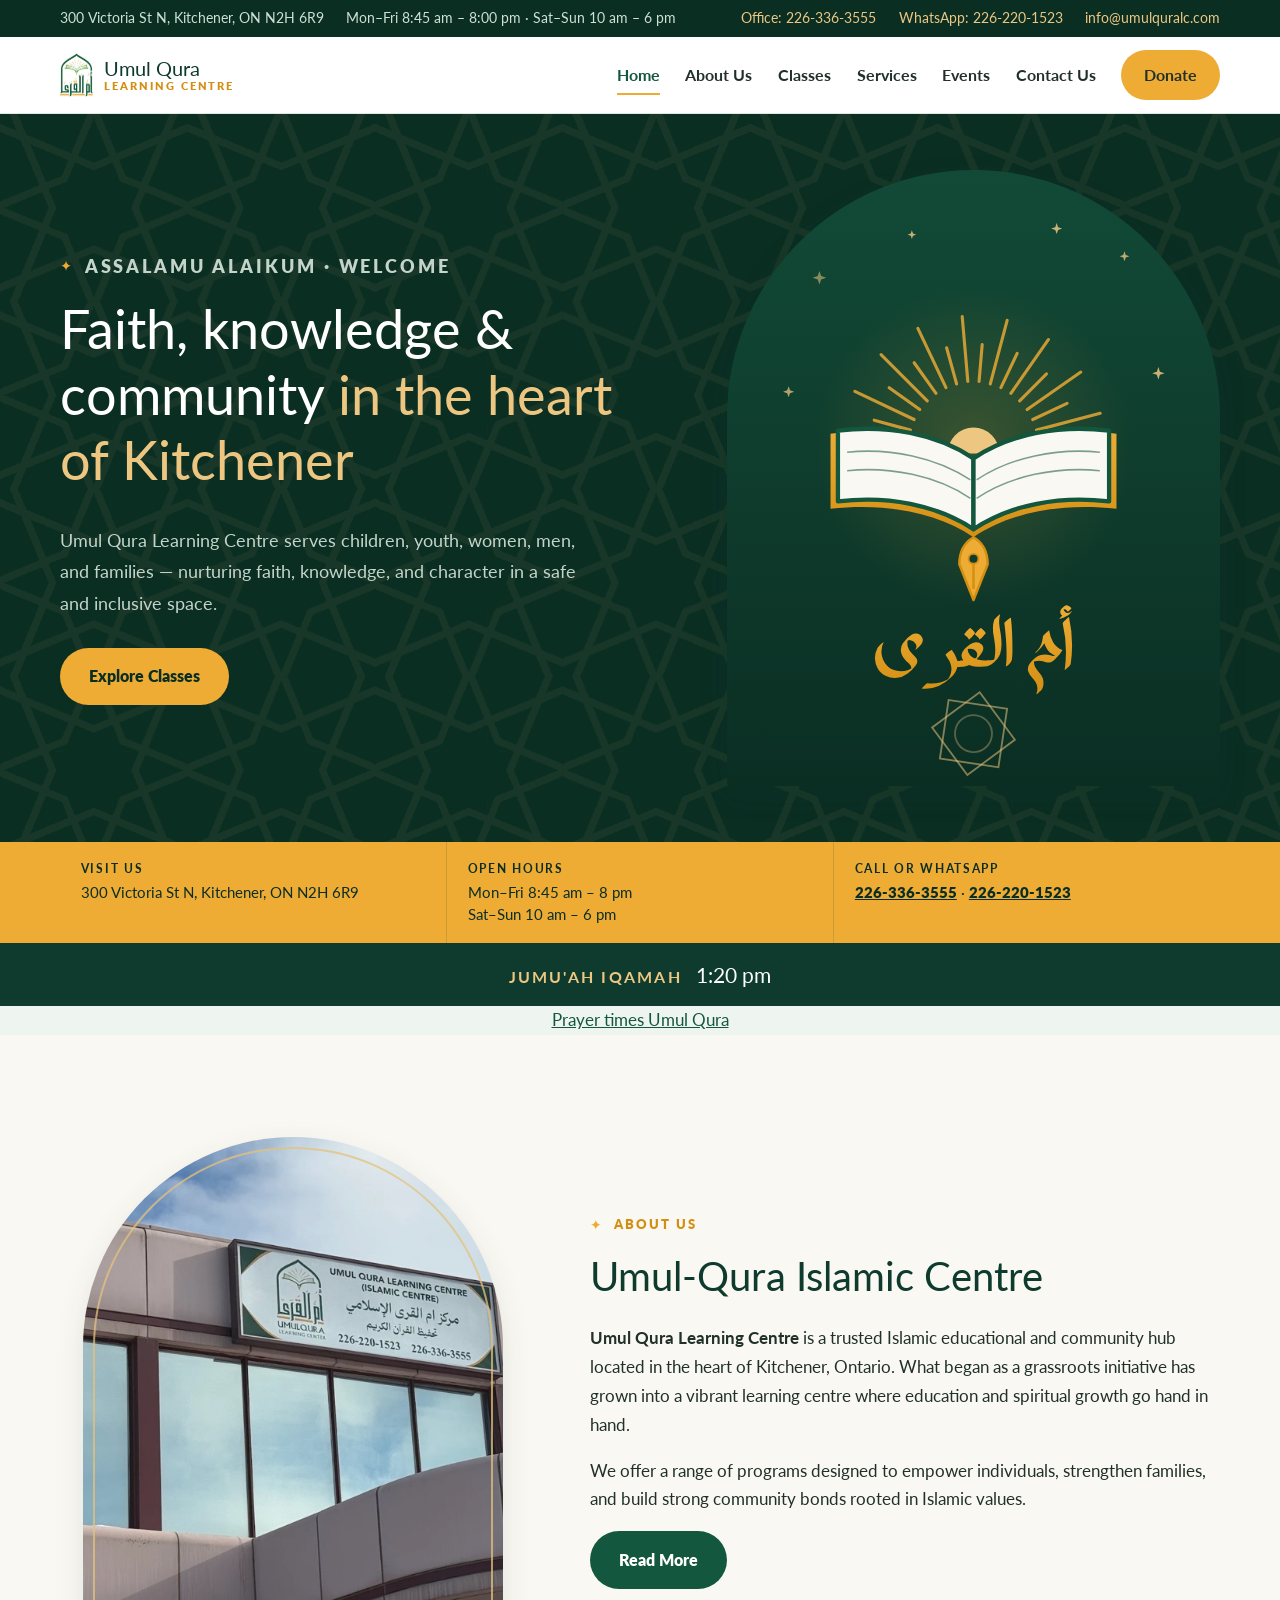
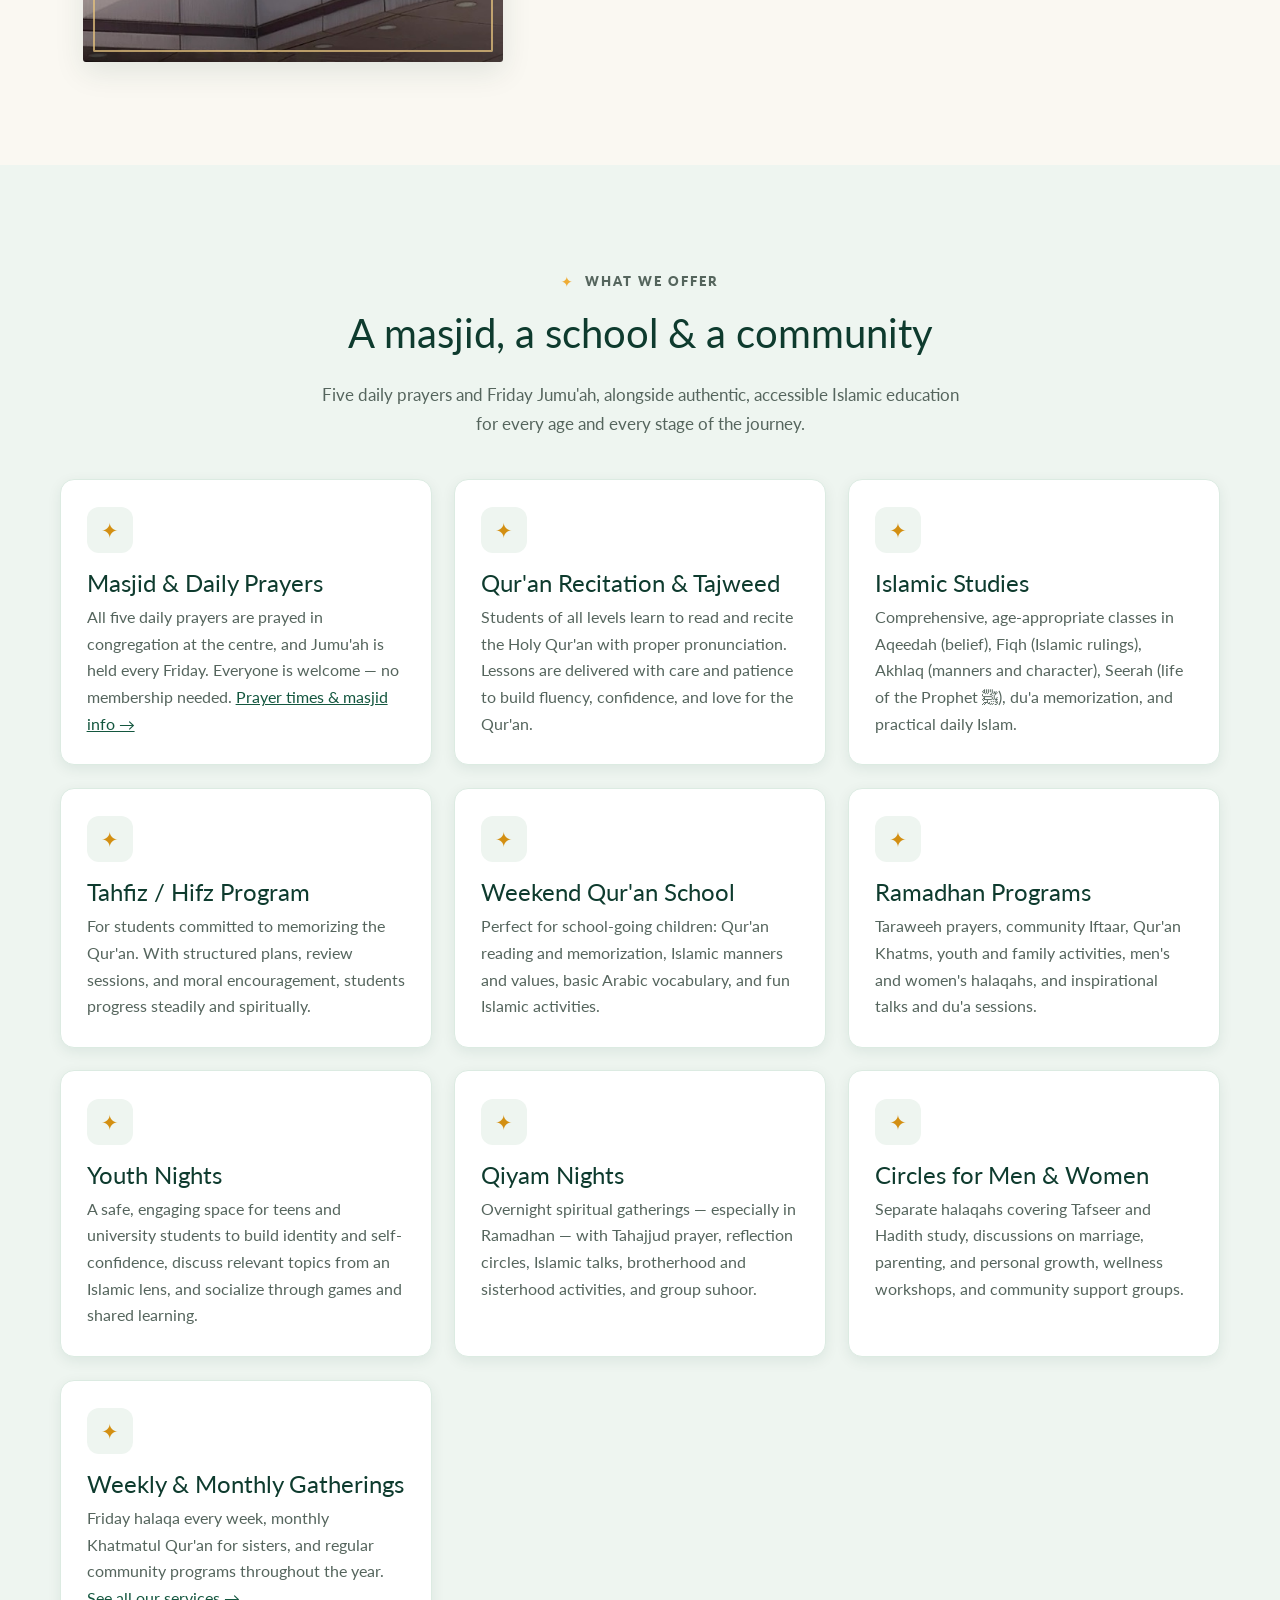
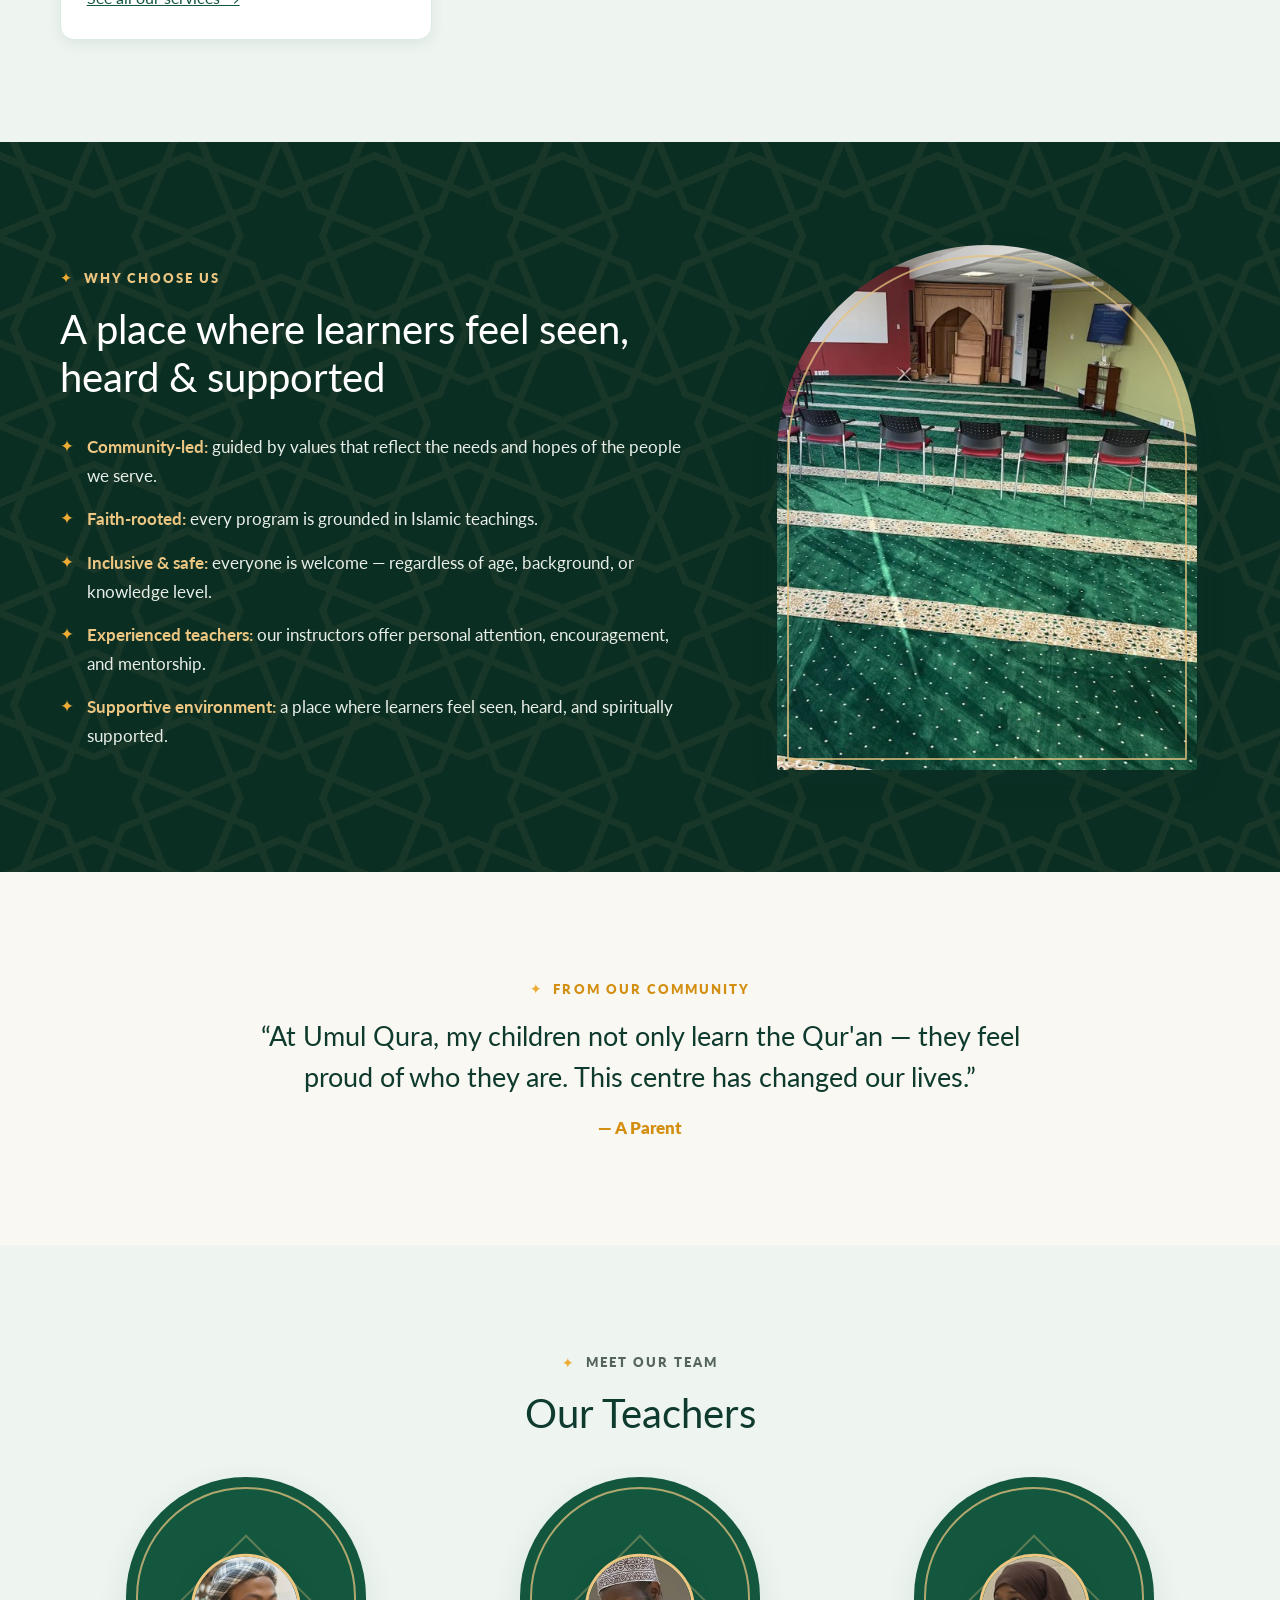
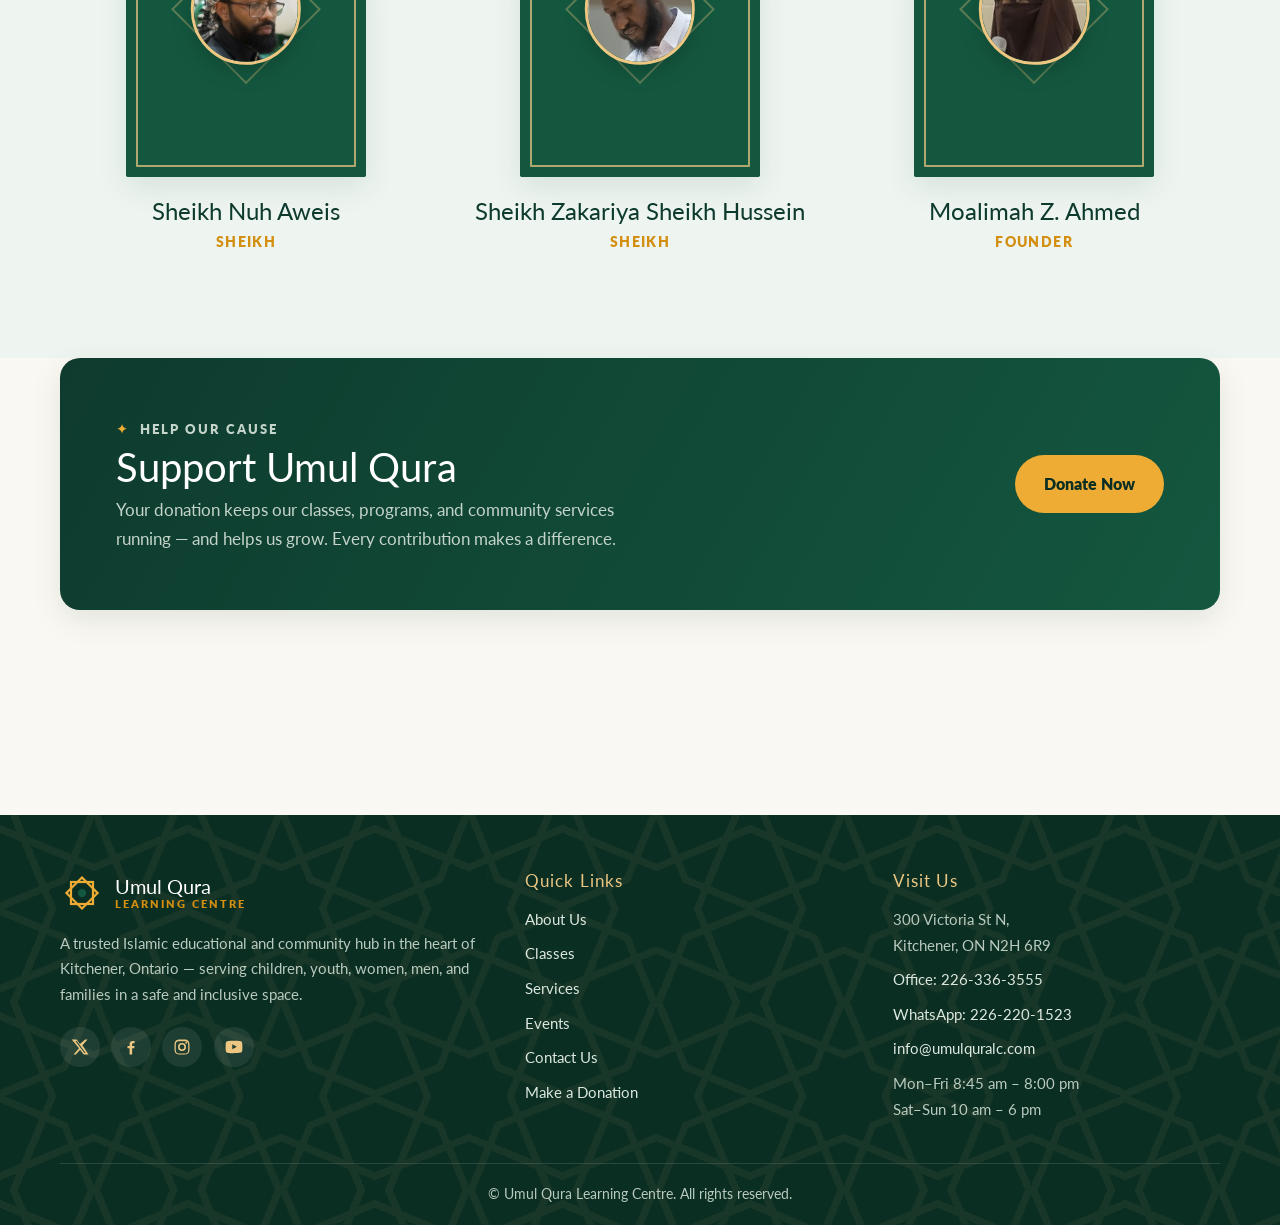
==== commit f4ea11b6: "Add jumuah" ====
--- a/index.html
+++ b/index.html
@@ -139,6 +139,11 @@
       </div>
     </section>
 
+    <!-- Jumu'ah -->
+    <section class="jumuah-bar" aria-label="Jumu'ah time">
+      <p><strong>Jumu'ah Iqamah</strong> 1:20 pm</p>
+    </section>
+
     <!-- Prayer Times -->
     <section class="section section--tint" id="prayer-times">
       <div class="prayer-widget">
--- a/css/style.css
+++ b/css/style.css
@@ -301,6 +301,14 @@
 @media (max-width: 900px) { .info-strip .container { grid-template-columns: repeat(2, 1fr); } }
 @media (max-width: 520px) { .info-strip .container { grid-template-columns: 1fr; } }
 
+/* ---------- Jumu'ah bar (homepage) ---------- */
+.jumuah-bar { background: var(--green-900); color: var(--white); text-align: center; padding: 0.85rem 1rem; }
+.jumuah-bar p { margin: 0; font-size: 1.3125rem; }
+.jumuah-bar strong {
+  color: var(--gold-300); font-size: 1rem; letter-spacing: 0.14em;
+  text-transform: uppercase; margin-right: 0.6rem;
+}
+
 /* ---------- Prayer times widget (homepage) ---------- */
 #prayer-times { padding-block: 0; }
 .prayer-widget { width: 100%; text-align: center; }
@@ -650,6 +658,10 @@
   outline: none; border-color: var(--gold-500);
   box-shadow: 0 0 0 3px rgba(201, 150, 62, 0.2);
 }
+.att-static-value {
+  font: inherit; font-weight: 700; color: var(--ink); margin: 0;
+  padding: 0.75rem 0; border: none; background: none;
+}
 @media (max-width: 560px) { .form-grid { grid-template-columns: 1fr; } }
 
 .map-embed {
@@ -704,3 +716,242 @@
   border-radius: 0 var(--radius) var(--radius) 0;
   padding: 1rem 1.3rem; color: var(--ink-soft); font-size: 0.98rem;
 }
+
+/* ---------- Attendance (staff only) ---------- */
+/* The UA's `[hidden] { display: none }` loses to any class that sets display
+   — .btn is inline-flex, .form-field is grid — so the attribute has to win
+   explicitly. attendance.js toggles `hidden` throughout. */
+[hidden] { display: none !important; }
+
+.att-sr {
+  position: absolute; width: 1px; height: 1px;
+  padding: 0; margin: -1px; overflow: hidden;
+  clip: rect(0 0 0 0); white-space: nowrap; border: 0;
+}
+
+.att-login { max-width: 560px; }
+.att-login .note { text-align: center; }
+
+.att-head {
+  display: flex; align-items: flex-end; justify-content: space-between;
+  gap: 1.5rem; flex-wrap: wrap; margin-bottom: 2rem;
+}
+.att-head h1 { margin: 0; }
+
+/* Selects are new to the site — match the existing .form-field input rule. */
+.form-field select {
+  font: inherit; color: var(--ink);
+  padding: 0.75rem 2.4rem 0.75rem 0.9rem;
+  border: 1.5px solid var(--green-100); border-radius: 10px;
+  background-color: var(--cream);
+  background-image: url("data:image/svg+xml,%3Csvg xmlns='http://www.w3.org/2000/svg' viewBox='0 0 12 8'%3E%3Cpath fill='%2314573f' d='M1 1.5 6 6.5l5-5'/%3E%3C/svg%3E");
+  background-repeat: no-repeat;
+  background-position: right 0.9rem center;
+  background-size: 12px 8px;
+  appearance: none; -webkit-appearance: none;
+}
+.form-field select:focus {
+  outline: none; border-color: var(--gold-500);
+  box-shadow: 0 0 0 3px rgba(201, 150, 62, 0.2);
+}
+
+.att-legend { font-weight: 800; font-size: 0.9rem; color: var(--green-900); }
+/* The <span> carries the pill, so `input:checked + span` can style it —
+   that works everywhere, where `:has()` on the label would not. */
+.att-radios { display: flex; flex-wrap: wrap; gap: 0.6rem; margin-top: 0.35rem; }
+.att-radio { display: inline-flex; cursor: pointer; }
+.att-radio input { position: absolute; opacity: 0; width: 1px; height: 1px; }
+.att-radio span {
+  display: inline-flex; align-items: center;
+  padding: 0.6rem 1.1rem;
+  border: 1.5px solid var(--green-100); border-radius: 999px;
+  background: var(--cream); font-weight: 700; font-size: 0.95rem;
+  transition: background 0.15s, border-color 0.15s, color 0.15s;
+}
+.att-radio:hover span { border-color: var(--green-600); }
+.att-radio input:checked + span {
+  background: var(--green-700); border-color: var(--green-700); color: #fff;
+}
+.att-radio input:focus-visible + span { outline: 3px solid var(--gold-500); outline-offset: 2px; }
+
+.att-controls .form-field { align-content: start; }
+
+.att-sheet {
+  background: var(--white); border: 1px solid var(--green-100);
+  border-radius: var(--radius); box-shadow: var(--shadow);
+  padding: clamp(1.2rem, 3vw, 2rem);
+}
+.att-sheet__head {
+  display: flex; align-items: center; justify-content: space-between;
+  gap: 1rem; flex-wrap: wrap; margin-bottom: 1.2rem;
+}
+.att-sheet__head h2 { margin: 0; font-size: 1.5rem; }
+.att-sheet__actions { display: flex; gap: 0.6rem; flex-wrap: wrap; }
+
+.att-add {
+  background: var(--green-050); border: 1px solid var(--green-100);
+  border-radius: var(--radius); padding: 1.2rem; margin-bottom: 1.5rem;
+}
+.att-add__actions { display: flex; align-items: end; gap: 0.6rem; flex-wrap: wrap; }
+.att-optional { font-weight: 400; color: var(--ink-soft); }
+
+.att-empty { color: var(--ink-soft); margin: 0; }
+
+.att-table-wrap { overflow-x: auto; }
+.att-table { width: 100%; border-collapse: collapse; font-size: 0.98rem; }
+.att-table th, .att-table td {
+  padding: 0.85rem 0.8rem; text-align: left;
+  border-bottom: 1px solid var(--green-100); vertical-align: middle;
+}
+.att-table thead th {
+  font-size: 0.75rem; letter-spacing: 0.12em; text-transform: uppercase;
+  color: var(--gold-600); border-bottom-width: 2px; white-space: nowrap;
+}
+.att-table tbody th { font-weight: 800; color: var(--green-900); }
+.att-table tbody tr:last-child th, .att-table tbody tr:last-child td { border-bottom: 0; }
+.att-table tbody tr.is-absent th, .att-table tbody tr.is-absent td { color: var(--ink-soft); }
+/* Not marked yet — a gold edge so an unfinished row is obvious at a glance. */
+.att-table tbody tr.is-unmarked th:first-child { box-shadow: inset 3px 0 0 var(--gold-500); }
+
+/* Present / Absent */
+.att-segmented {
+  display: inline-flex; border: 1.5px solid var(--green-100);
+  border-radius: 999px; overflow: hidden; background: var(--cream);
+}
+.att-segmented__option { display: inline-flex; cursor: pointer; }
+.att-segmented__option input { position: absolute; opacity: 0; width: 1px; height: 1px; }
+.att-segmented__option span {
+  display: inline-flex; align-items: center;
+  padding: 0.45rem 0.95rem; font-weight: 700; font-size: 0.9rem;
+  color: var(--ink-soft); transition: background 0.15s, color 0.15s;
+}
+.att-segmented__option--present input:checked + span { background: var(--green-700); color: #fff; }
+.att-segmented__option--absent input:checked + span { background: #a4443a; color: #fff; }
+.att-segmented__option input:focus-visible + span { outline: 3px solid var(--gold-500); outline-offset: -3px; }
+
+/* Lesson / Review passed */
+.att-pass {
+  display: inline-flex; align-items: center; gap: 0.45rem;
+  cursor: pointer; font-weight: 700; font-size: 0.9rem; color: var(--ink-soft);
+}
+.att-pass input { width: 1.15rem; height: 1.15rem; accent-color: var(--green-700); margin: 0; flex: none; }
+.att-pass input:checked + span { color: var(--green-700); }
+.att-pass input:disabled { opacity: 0.4; cursor: not-allowed; }
+.att-pass input:disabled + span { opacity: 0.45; cursor: not-allowed; }
+
+/* Comment — the only text input inside a table cell. */
+.att-comment {
+  font: inherit; font-size: 0.9rem; color: var(--ink);
+  width: 100%; min-width: 11rem; padding: 0.5rem 0.7rem;
+  border: 1.5px solid var(--green-100); border-radius: 10px;
+  background: var(--cream);
+}
+.att-comment:focus {
+  outline: none; border-color: var(--gold-500);
+  box-shadow: 0 0 0 3px rgba(201, 150, 62, 0.2);
+}
+
+.att-remove {
+  font: inherit; font-size: 0.85rem; font-weight: 700; cursor: pointer;
+  padding: 0.4rem 0.8rem; border-radius: 999px;
+  border: 1.5px solid var(--green-100); background: transparent; color: #a4443a;
+  transition: background 0.15s, border-color 0.15s;
+}
+.att-remove:hover { background: #fdeeec; border-color: #a4443a; }
+.att-remove:disabled { opacity: 0.5; cursor: not-allowed; }
+
+/* Save panel — the preview of what will be written plus the button that
+   writes it, above the register so both are read before any marking. */
+.att-summary {
+  margin-bottom: 1.5rem; padding: 1.1rem 1.3rem;
+  background: var(--green-050); border: 1px solid var(--green-100);
+  border-radius: var(--radius);
+}
+.att-summary h3 {
+  margin: 0 0 0.35rem; font-size: 0.78rem; letter-spacing: 0.12em;
+  text-transform: uppercase; color: var(--gold-600);
+}
+.att-summary__lead { margin: 0; font-weight: 700; color: var(--green-900); }
+.att-summary__groups {
+  display: grid; gap: 0.9rem; margin-top: 0.9rem;
+  grid-template-columns: repeat(auto-fit, minmax(15rem, 1fr));
+}
+.att-summary__groups:empty { display: none; }
+.att-summary__group { padding-left: 0.7rem; border-left: 3px solid var(--green-100); }
+.att-summary__group--present { border-left-color: var(--green-700); }
+.att-summary__group--absent { border-left-color: #a4443a; }
+.att-summary__group--unmarked { border-left-color: var(--gold-500); }
+.att-summary__label {
+  margin: 0 0 0.2rem; font-size: 0.8rem; font-weight: 800;
+  letter-spacing: 0.06em; text-transform: uppercase; color: var(--ink-soft);
+}
+.att-summary__names { margin: 0; font-size: 0.95rem; color: var(--ink); }
+
+.att-actions {
+  display: flex; align-items: center; gap: 1rem;
+  flex-wrap: wrap; margin-top: 1.1rem;
+}
+/* Nothing else on the site disables a .btn; Save is disabled until at least
+   one student is marked, and while a request is in flight. */
+.btn:disabled { opacity: 0.5; cursor: not-allowed; }
+.btn:disabled:hover { transform: none; }
+.att-status { margin: 0; font-weight: 700; font-size: 0.95rem; color: var(--ink-soft); }
+.att-status--ok { color: var(--green-700); }
+.att-status--error { color: #a4443a; }
+
+/* Teachers are mostly on phones — the table becomes a stack of cards.
+   Scoped to screen so print rendering always gets a real table. */
+@media screen and (max-width: 720px) {
+  .att-table, .att-table tbody, .att-table tr, .att-table th, .att-table td { display: block; }
+  .att-table thead { display: none; }
+  .att-table tbody tr {
+    border: 1.5px solid var(--green-100); border-radius: var(--radius);
+    padding: 0.4rem 0.9rem; margin-bottom: 1rem;
+  }
+  .att-table tbody tr.is-absent { background: var(--green-050); }
+  .att-table tbody tr.is-unmarked { border-color: var(--gold-500); }
+  .att-table tbody tr.is-unmarked th:first-child { box-shadow: none; }
+  .att-table th, .att-table td {
+    display: flex; align-items: center; justify-content: space-between;
+    gap: 1rem; padding: 0.6rem 0; border-bottom: 1px solid var(--green-100);
+  }
+  .att-table td[data-label]::before {
+    content: attr(data-label);
+    font-size: 0.75rem; letter-spacing: 0.12em; text-transform: uppercase;
+    color: var(--gold-600); font-weight: 800;
+  }
+  .att-table tbody th { font-size: 1.1rem; }
+  .att-table td:last-child { justify-content: flex-end; border-bottom: 0; }
+  .att-comment { flex: 1; min-width: 0; }
+  .att-actions .btn { width: 100%; }
+}
+
+/* ---------- Print (attendance reports) ---------- */
+.att-print-header { display: none; }
+
+@media print {
+  .no-print,
+  .topbar, .site-header, .site-footer, .skip-link,
+  .att-head, .att-controls {
+    display: none !important;
+  }
+
+  .att-print-header { display: block; margin-bottom: 1.2rem; }
+  .att-print-header h2 { margin: 0 0 0.25rem; font-size: 1.3rem; }
+  .att-print-header p { margin: 0; font-size: 0.95rem; color: #000; }
+
+  .att-sheet {
+    background: none; box-shadow: none; border: none; padding: 0; margin: 0;
+  }
+
+  .att-table { display: table; width: 100%; font-size: 0.85rem; }
+  .att-table thead { display: table-header-group; }
+  .att-table tbody { display: table-row-group; }
+  .att-table tr { display: table-row; }
+  .att-table th, .att-table td {
+    display: table-cell; border-bottom: 1px solid #ccc;
+  }
+  .att-table tbody tr { break-inside: avoid; page-break-inside: avoid; }
+
+  .att-comment { border: 0; background: none; padding: 0; min-width: 0; }
+}
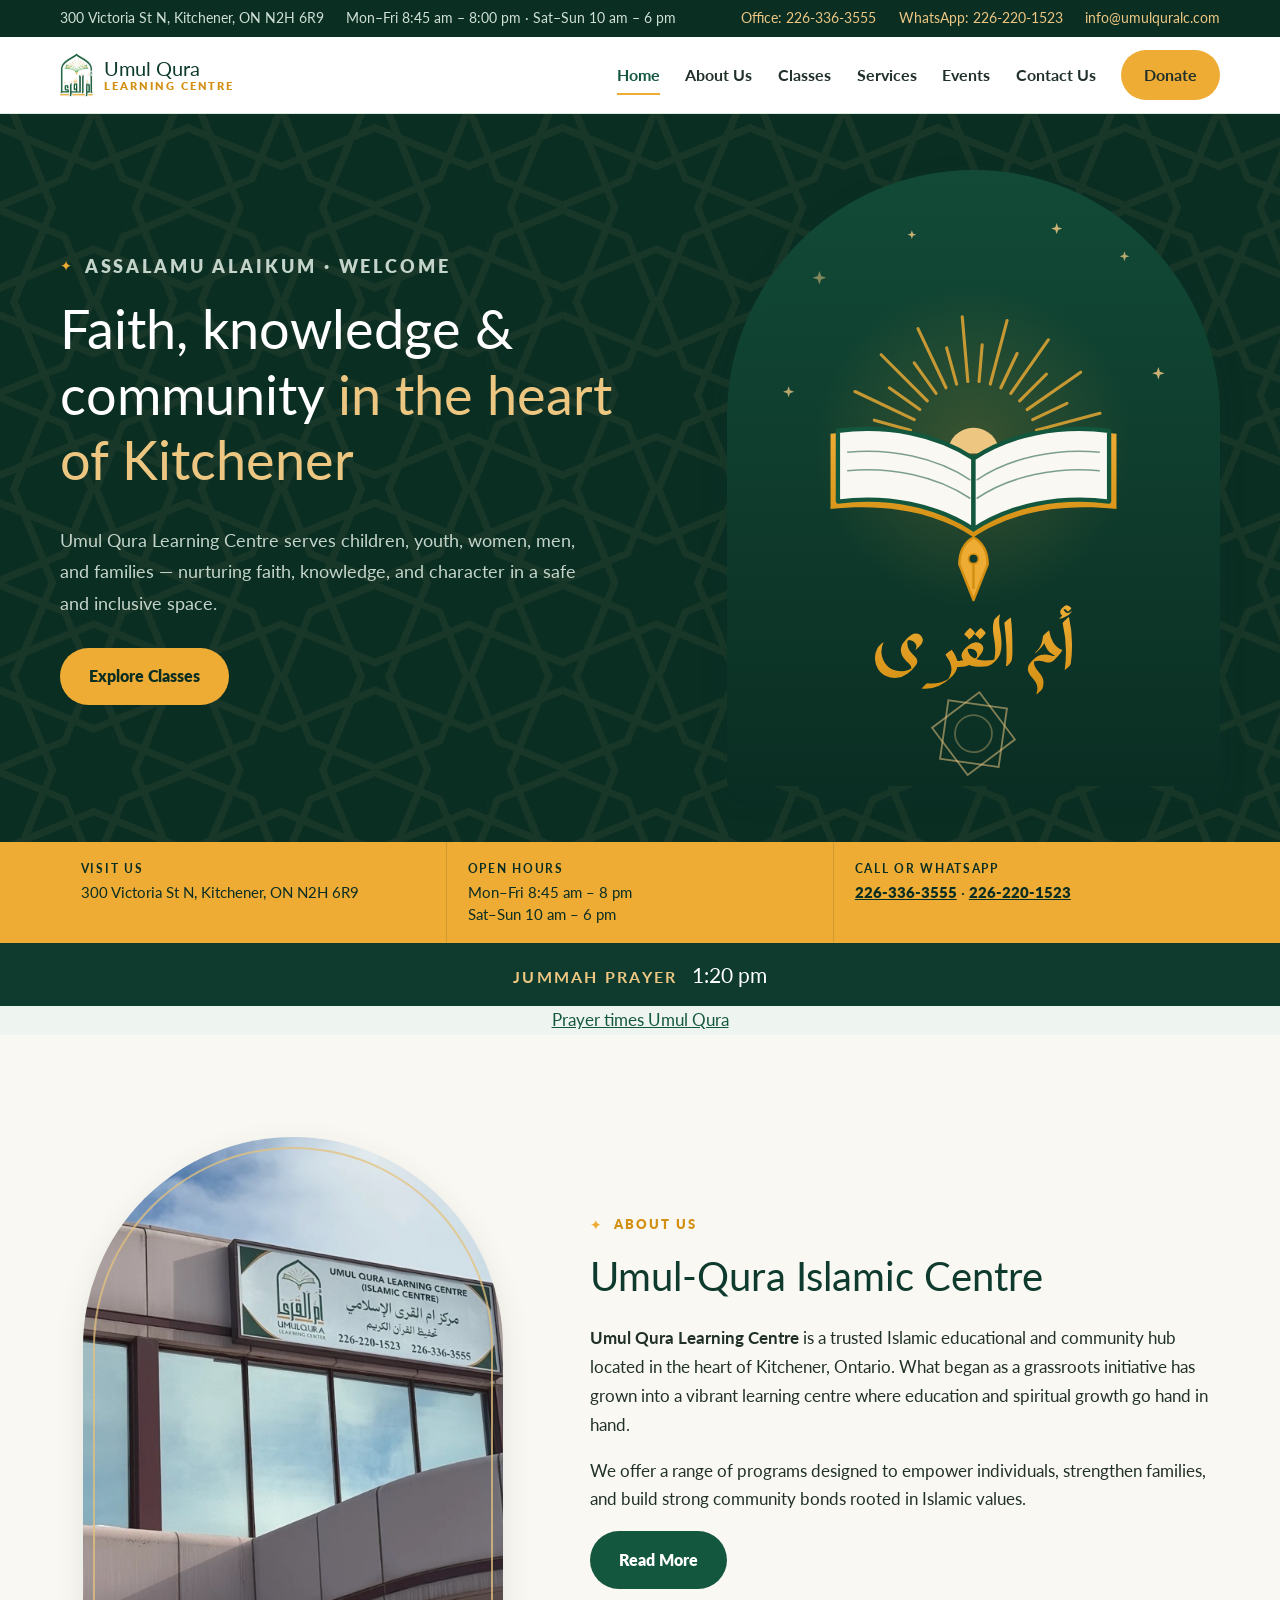
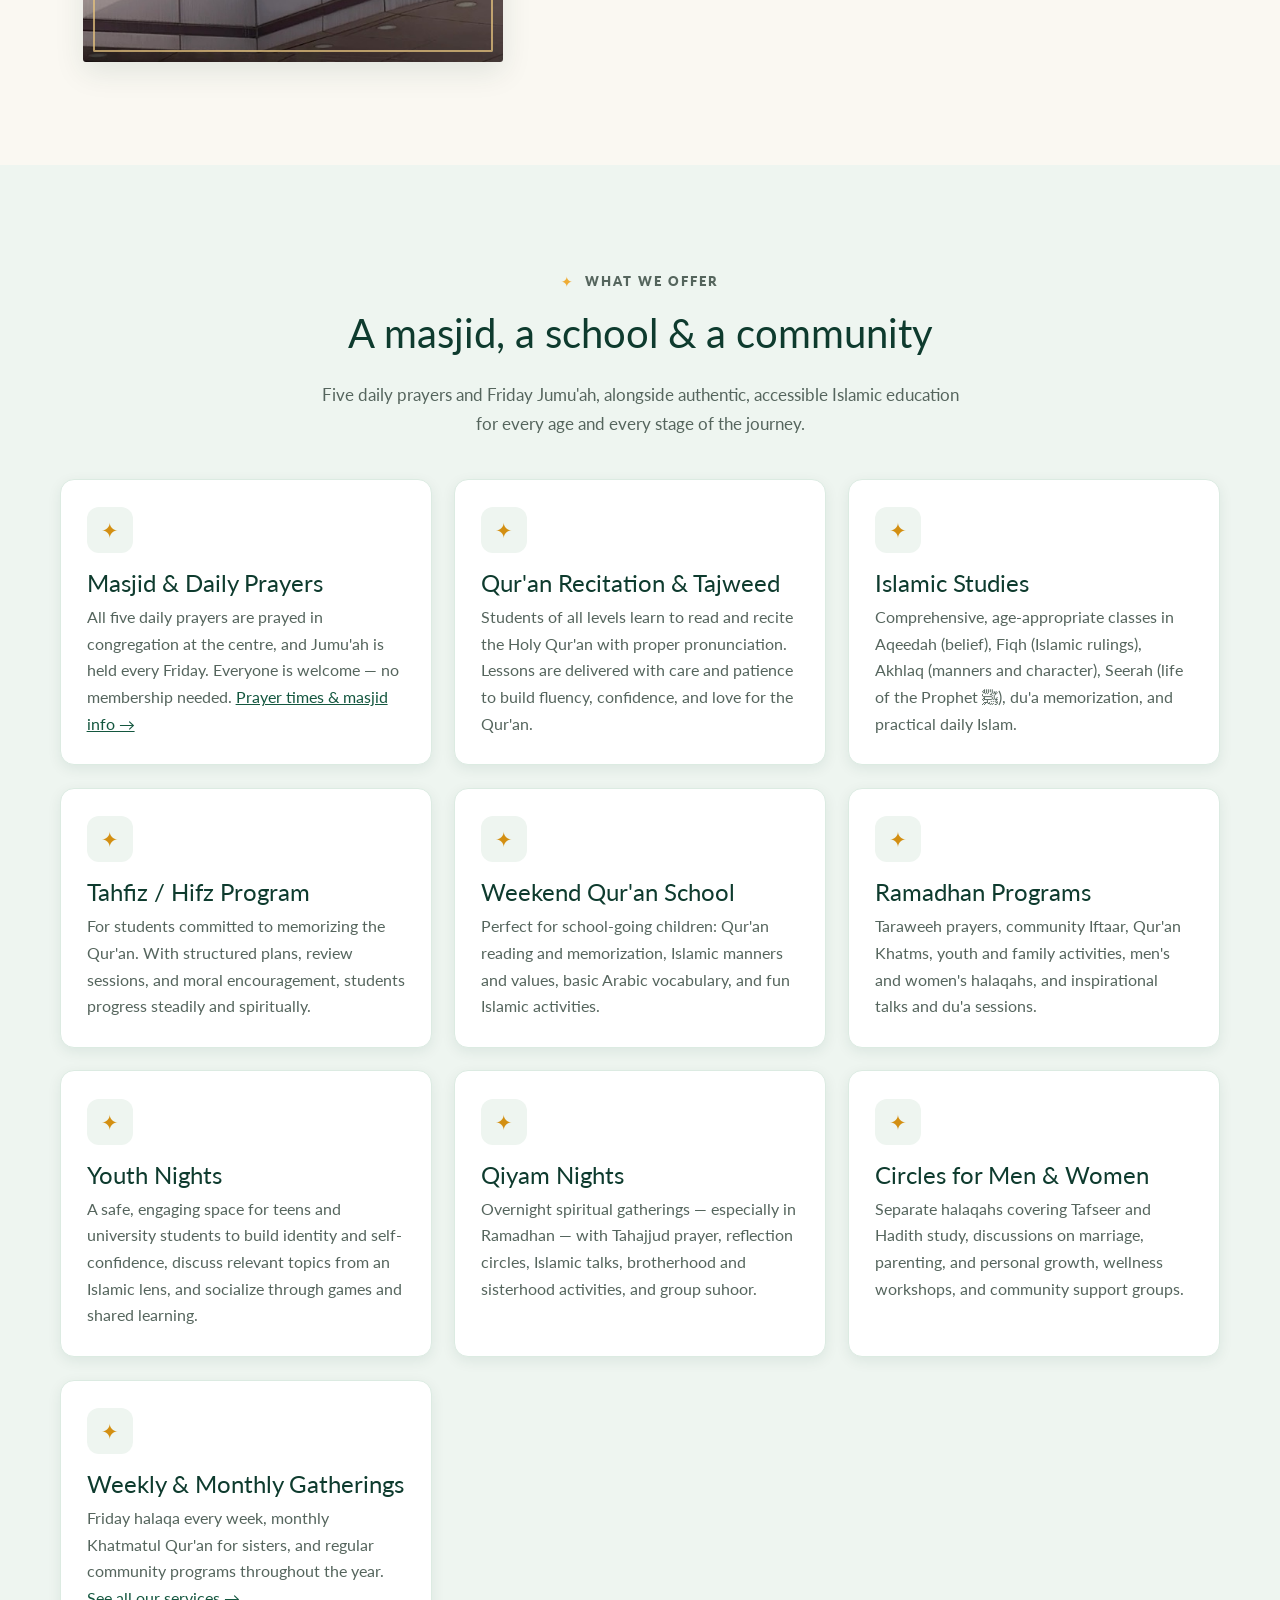
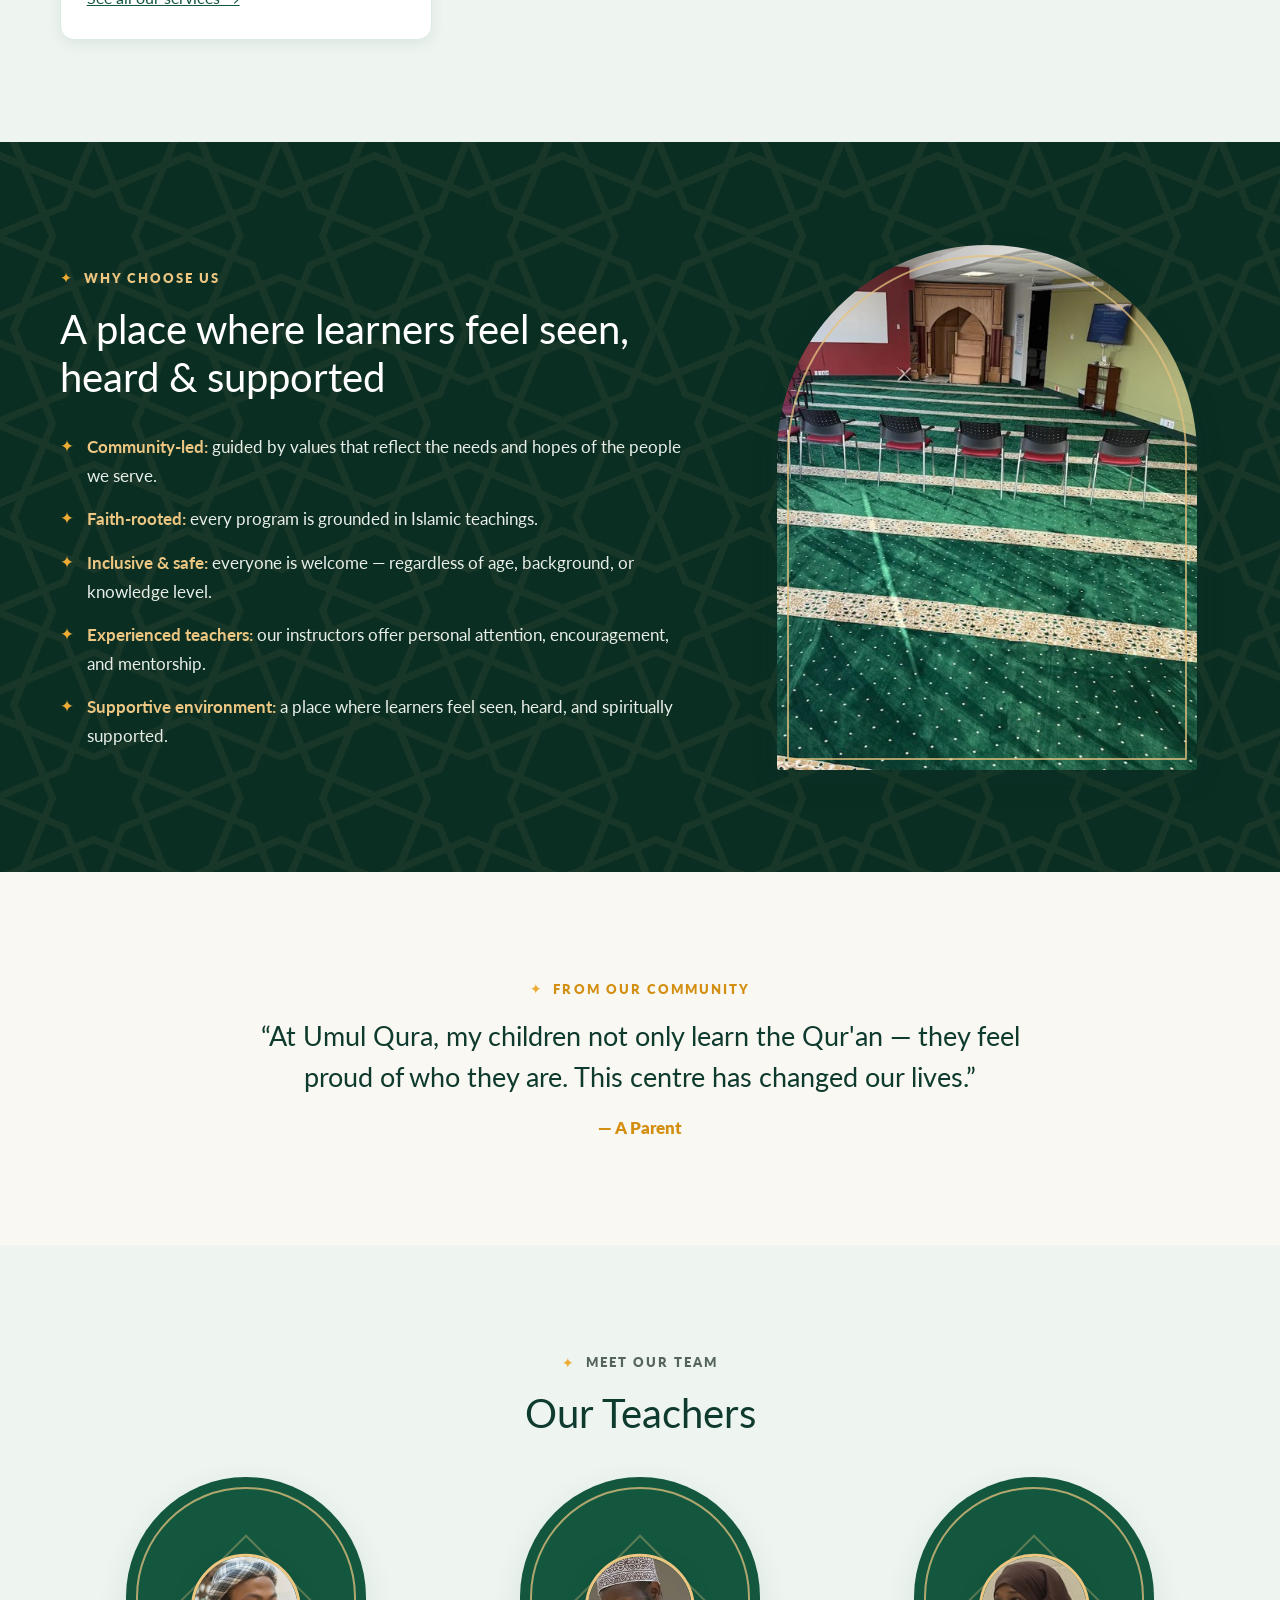
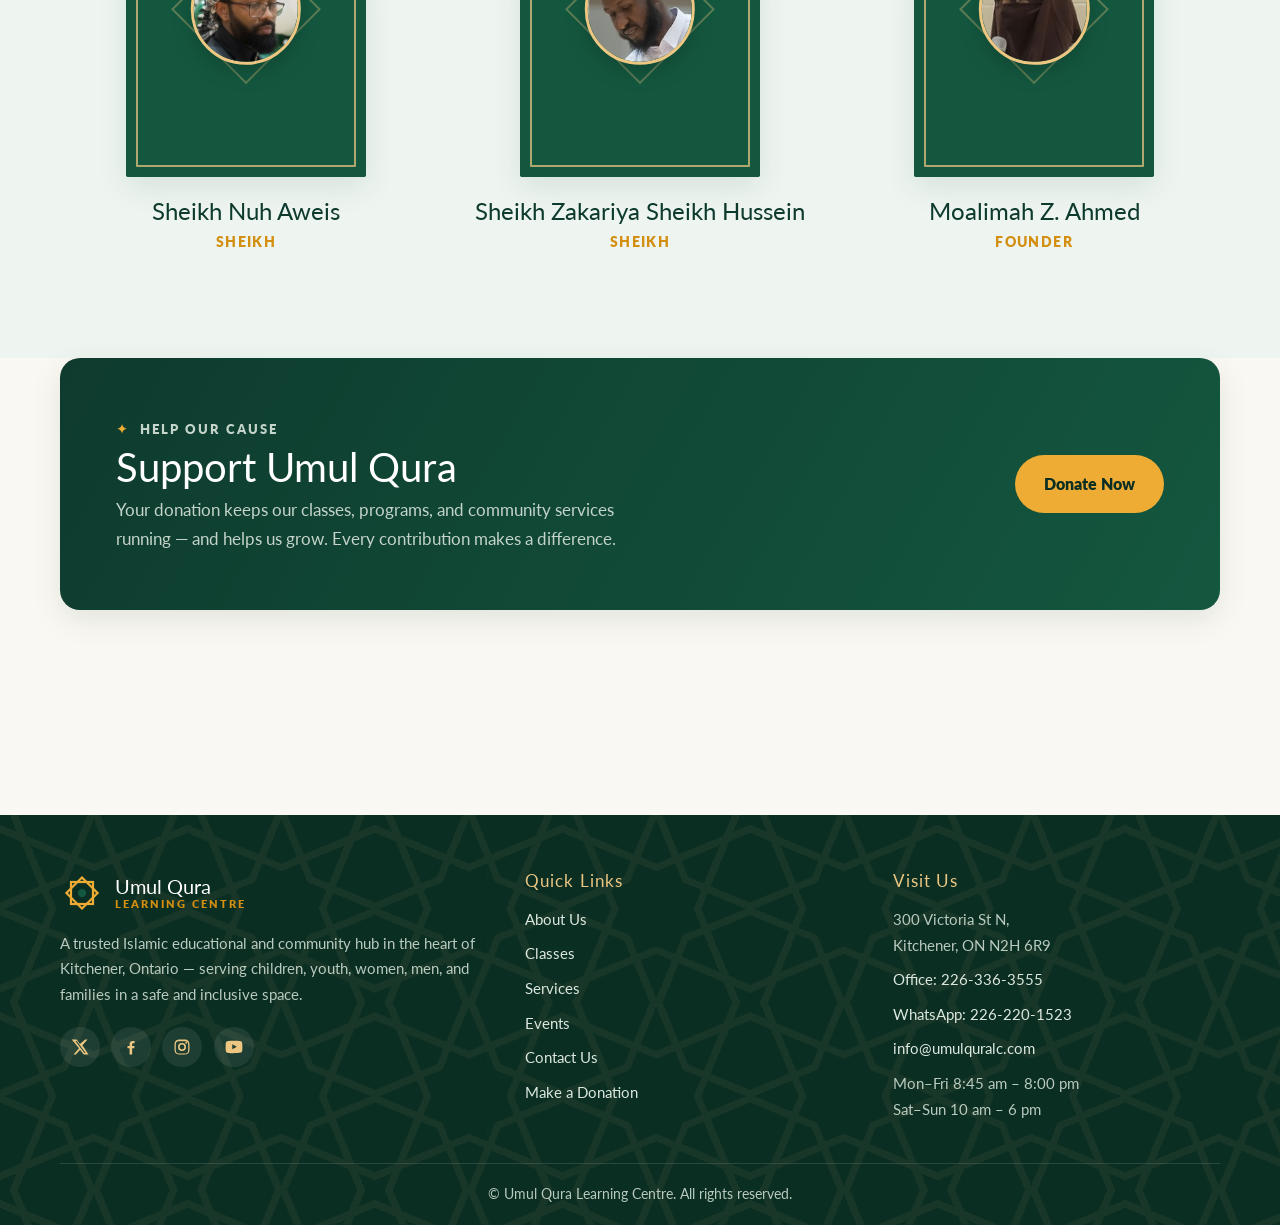
==== commit 4f6dfd0a: "name change" ====
--- a/index.html
+++ b/index.html
@@ -141,7 +141,7 @@
 
     <!-- Jumu'ah -->
     <section class="jumuah-bar" aria-label="Jumu'ah time">
-      <p><strong>Jumu'ah Iqamah</strong> 1:20 pm</p>
+      <p><strong>Jummah Prayer</strong> 1:20 pm</p>
     </section>
 
     <!-- Prayer Times -->
@@ -363,8 +363,8 @@
                 <path
                   d="M13.5 22v-8.2h2.8l.4-3.2h-3.2V8.6c0-.9.3-1.6 1.6-1.6h1.7V4.1c-.3 0-1.3-.1-2.5-.1-2.5 0-4.2 1.5-4.2 4.3v2.3H7.3v3.2h2.8V22h3.4z" />
               </svg></a>
-            <a href="https://www.instagram.com/umulquraic?utm_source=qr"
-              aria-label="Umul Qura on Instagram"><svg viewBox="0 0 24 24">
+            <a href="https://www.instagram.com/umulquraic?utm_source=qr" aria-label="Umul Qura on Instagram"><svg
+                viewBox="0 0 24 24">
                 <path
                   d="M12 8.8A3.2 3.2 0 1 0 12 15.2 3.2 3.2 0 0 0 12 8.8zm0-2.1a5.3 5.3 0 1 1 0 10.6 5.3 5.3 0 0 1 0-10.6zm6.8-.3a1.24 1.24 0 1 1-2.5 0 1.24 1.24 0 0 1 2.5 0zM12 4.2c-2.6 0-2.9 0-4 .1-1 0-1.5.2-1.9.3-.5.2-.8.4-1.2.8-.4.4-.6.7-.8 1.2-.1.4-.3.9-.3 1.9-.1 1.1-.1 1.4-.1 4s0 2.9.1 4c0 1 .2 1.5.3 1.9.2.5.4.8.8 1.2.4.4.7.6 1.2.8.4.1.9.3 1.9.3 1.1.1 1.4.1 4 .1s2.9 0 4-.1c1 0 1.5-.2 1.9-.3.5-.2.8-.4 1.2-.8.4-.4.6-.7.8-1.2.1-.4.3-.9.3-1.9.1-1.1.1-1.4.1-4s0-2.9-.1-4c0-1-.2-1.5-.3-1.9-.2-.5-.4-.8-.8-1.2a3 3 0 0 0-1.2-.8c-.4-.1-.9-.3-1.9-.3-1.1-.1-1.4-.1-4-.1zM12 2c2.7 0 3 0 4.1.1 1.1 0 1.8.2 2.4.5.7.2 1.2.6 1.8 1.1.5.6.9 1.1 1.1 1.8.3.6.4 1.3.5 2.4.1 1.1.1 1.4.1 4.1s0 3-.1 4.1c0 1.1-.2 1.8-.5 2.4a4.9 4.9 0 0 1-1.1 1.8c-.6.5-1.1.9-1.8 1.1-.6.3-1.3.4-2.4.5-1.1.1-1.4.1-4.1.1s-3 0-4.1-.1c-1.1 0-1.8-.2-2.4-.5a4.9 4.9 0 0 1-1.8-1.1 4.9 4.9 0 0 1-1.1-1.8c-.3-.6-.4-1.3-.5-2.4C2 15 2 14.7 2 12s0-3 .1-4.1c0-1.1.2-1.8.5-2.4.2-.7.6-1.2 1.1-1.8a4.9 4.9 0 0 1 1.8-1.1c.6-.3 1.3-.4 2.4-.5C9 2 9.3 2 12 2z" />
               </svg></a>
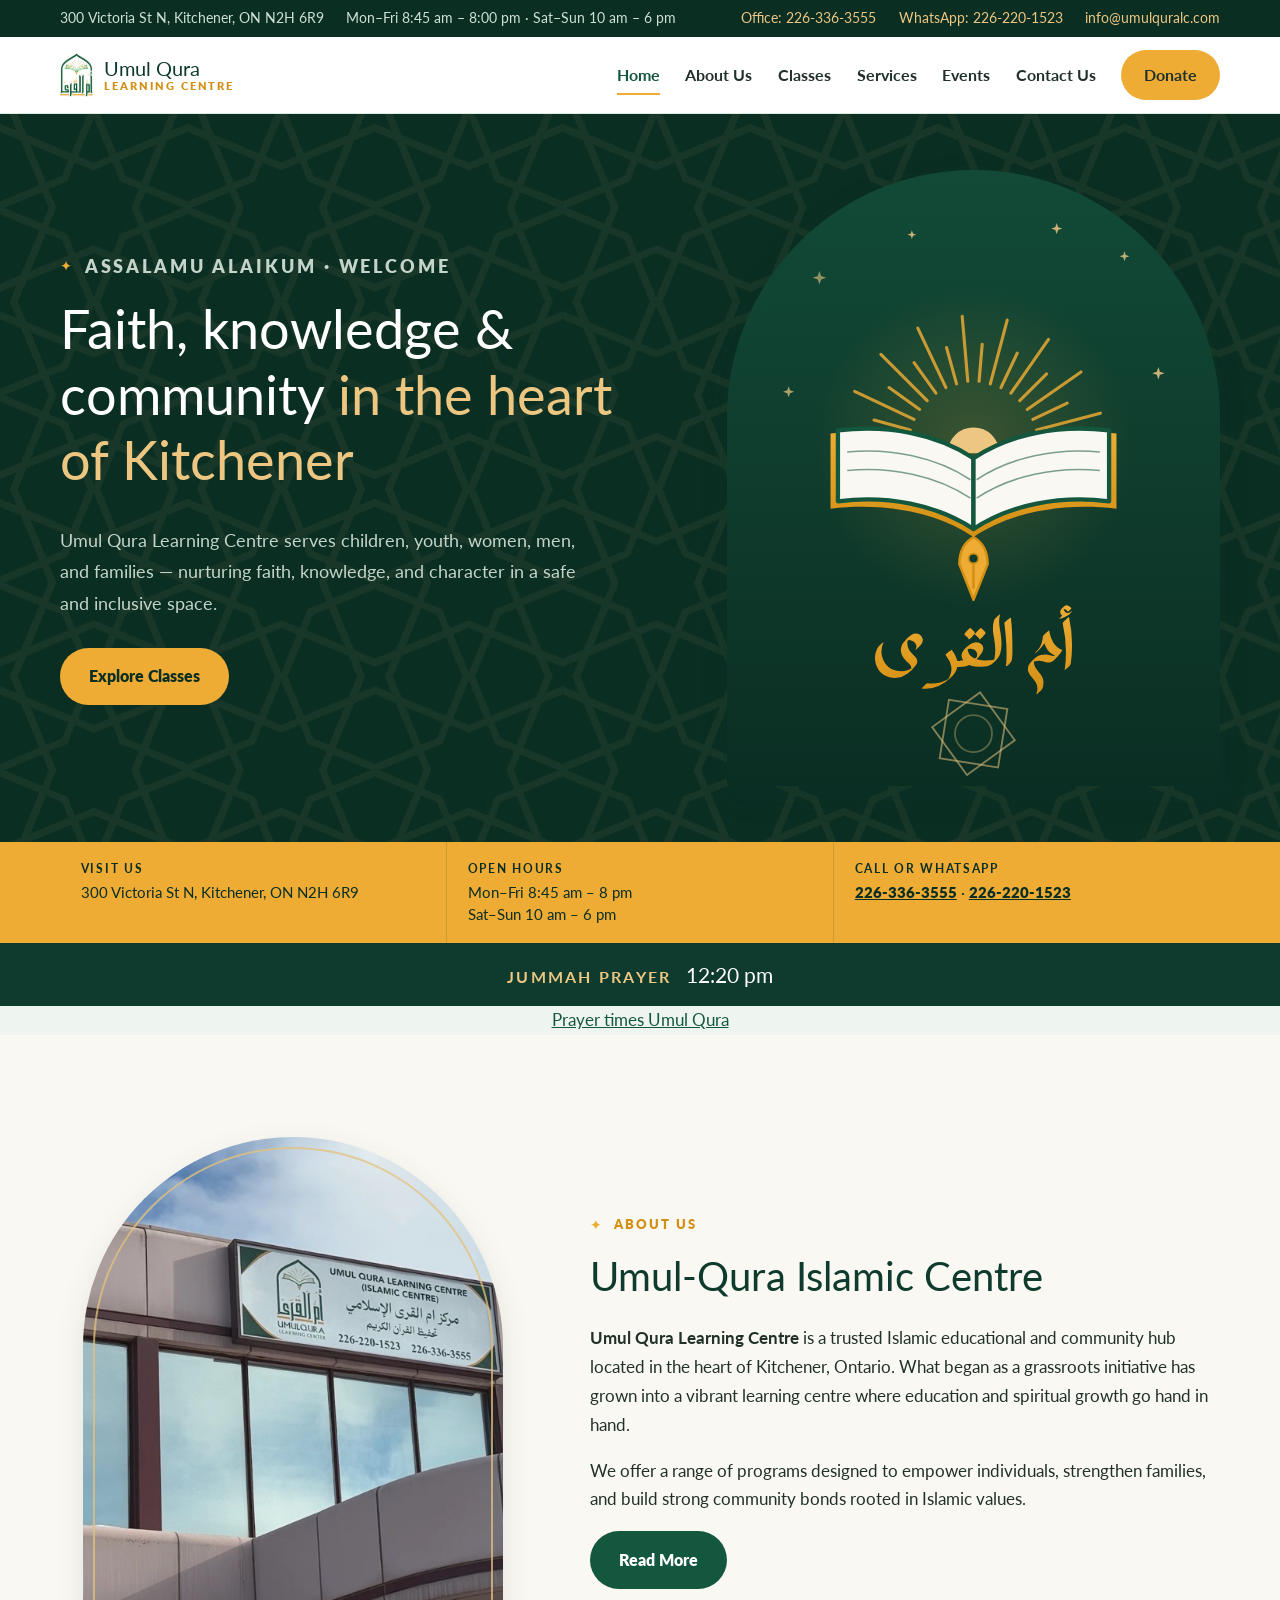
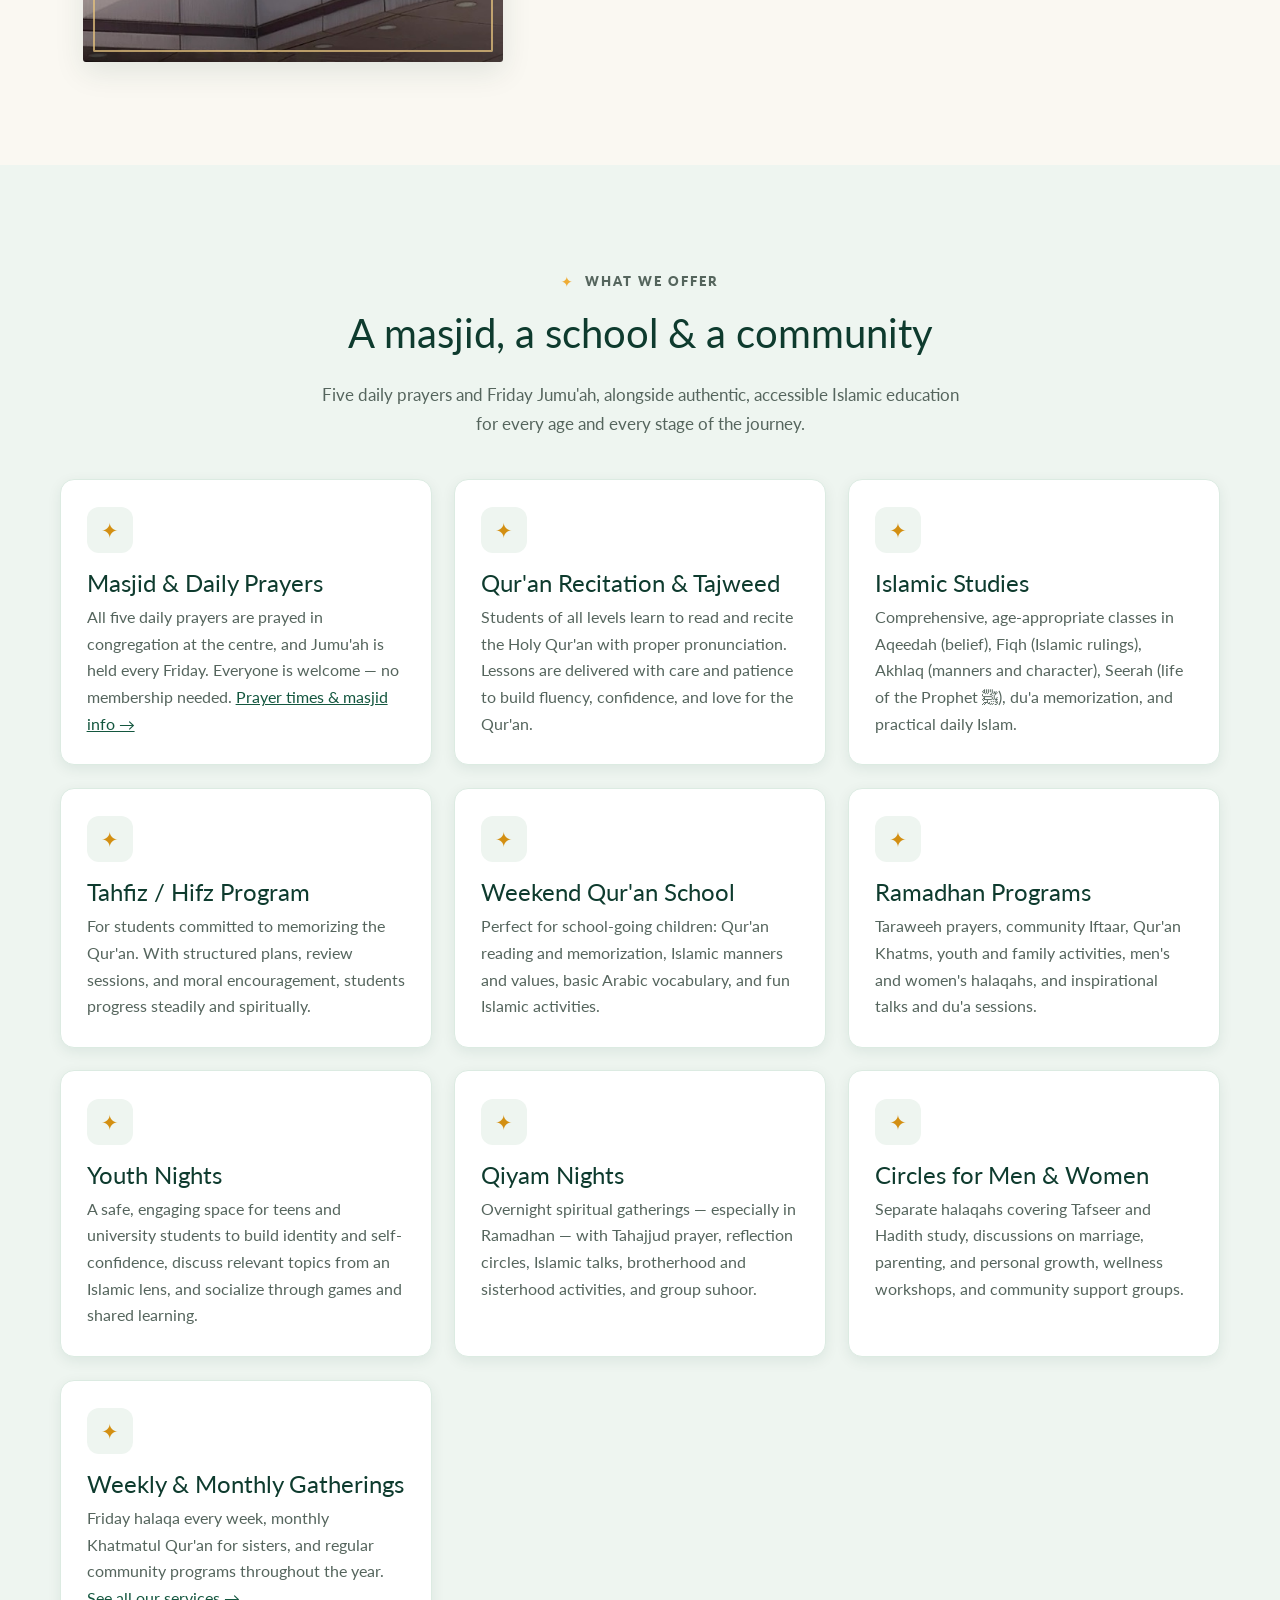
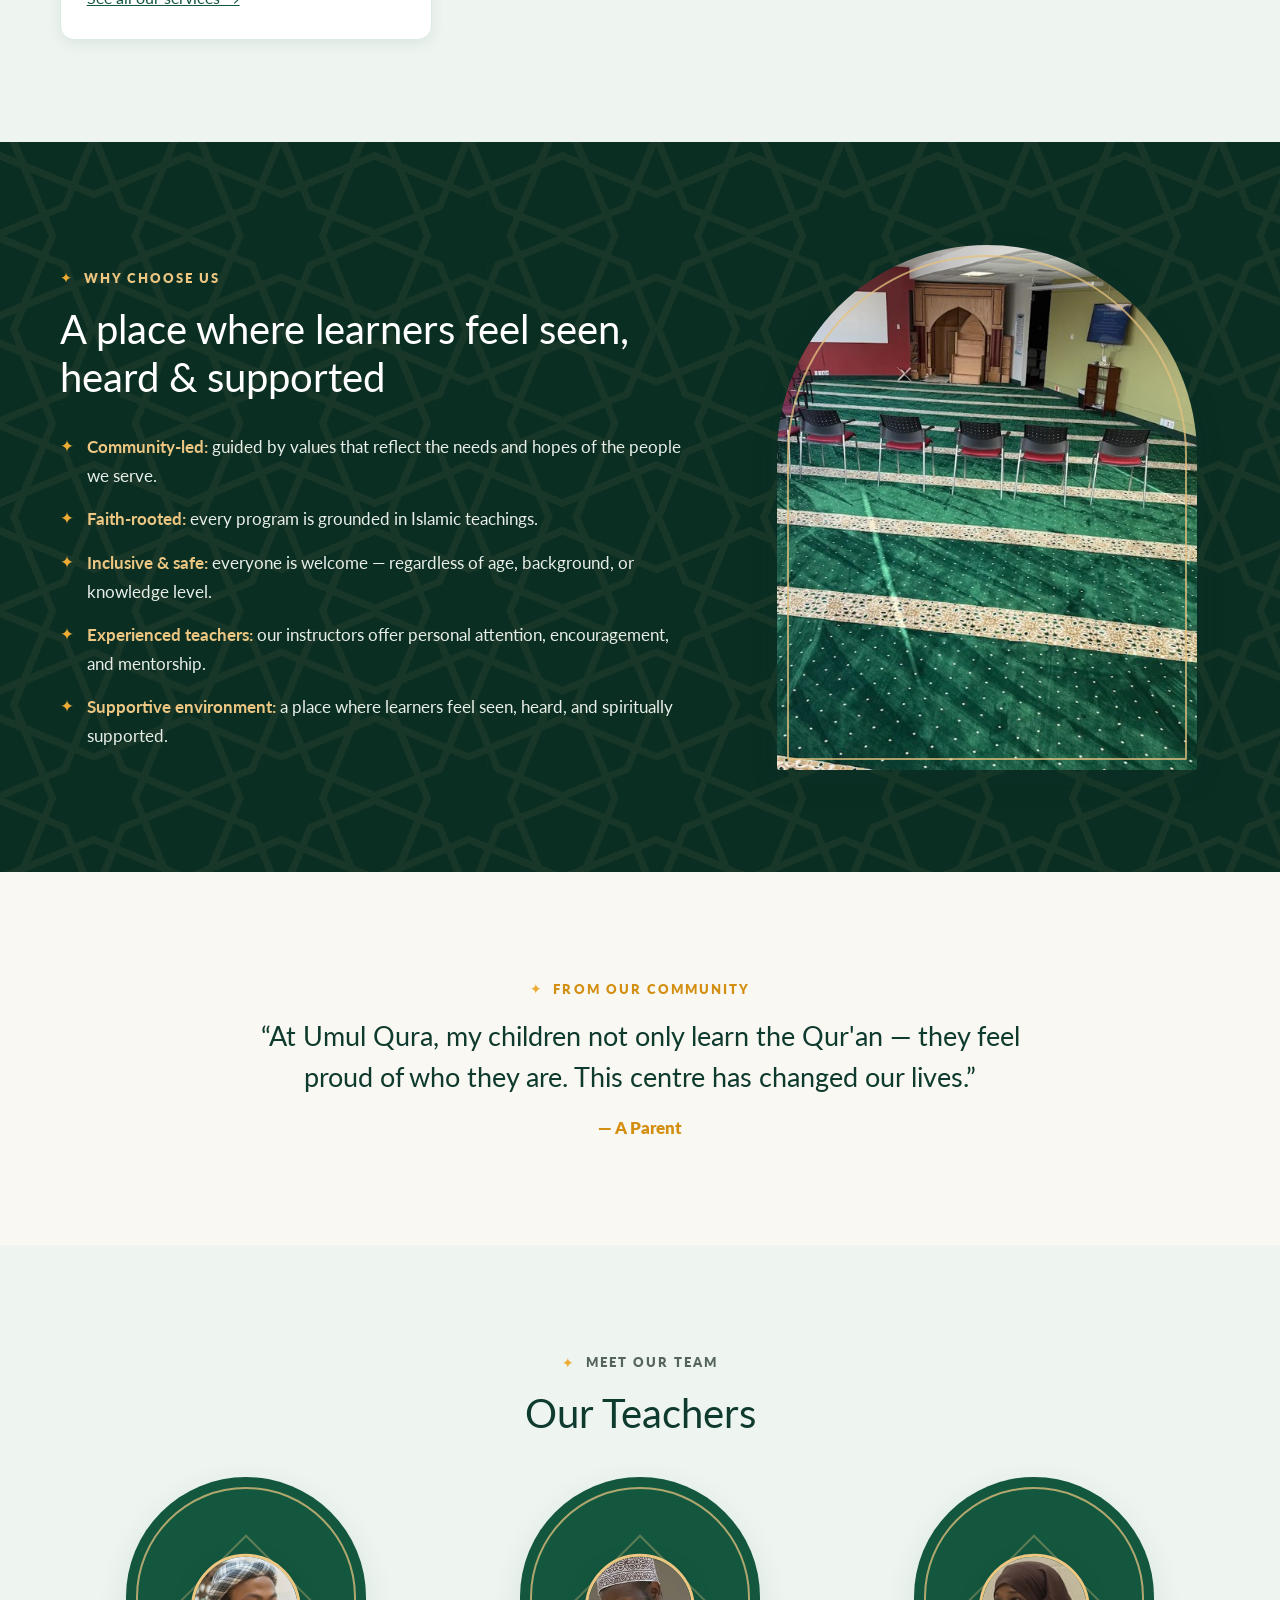
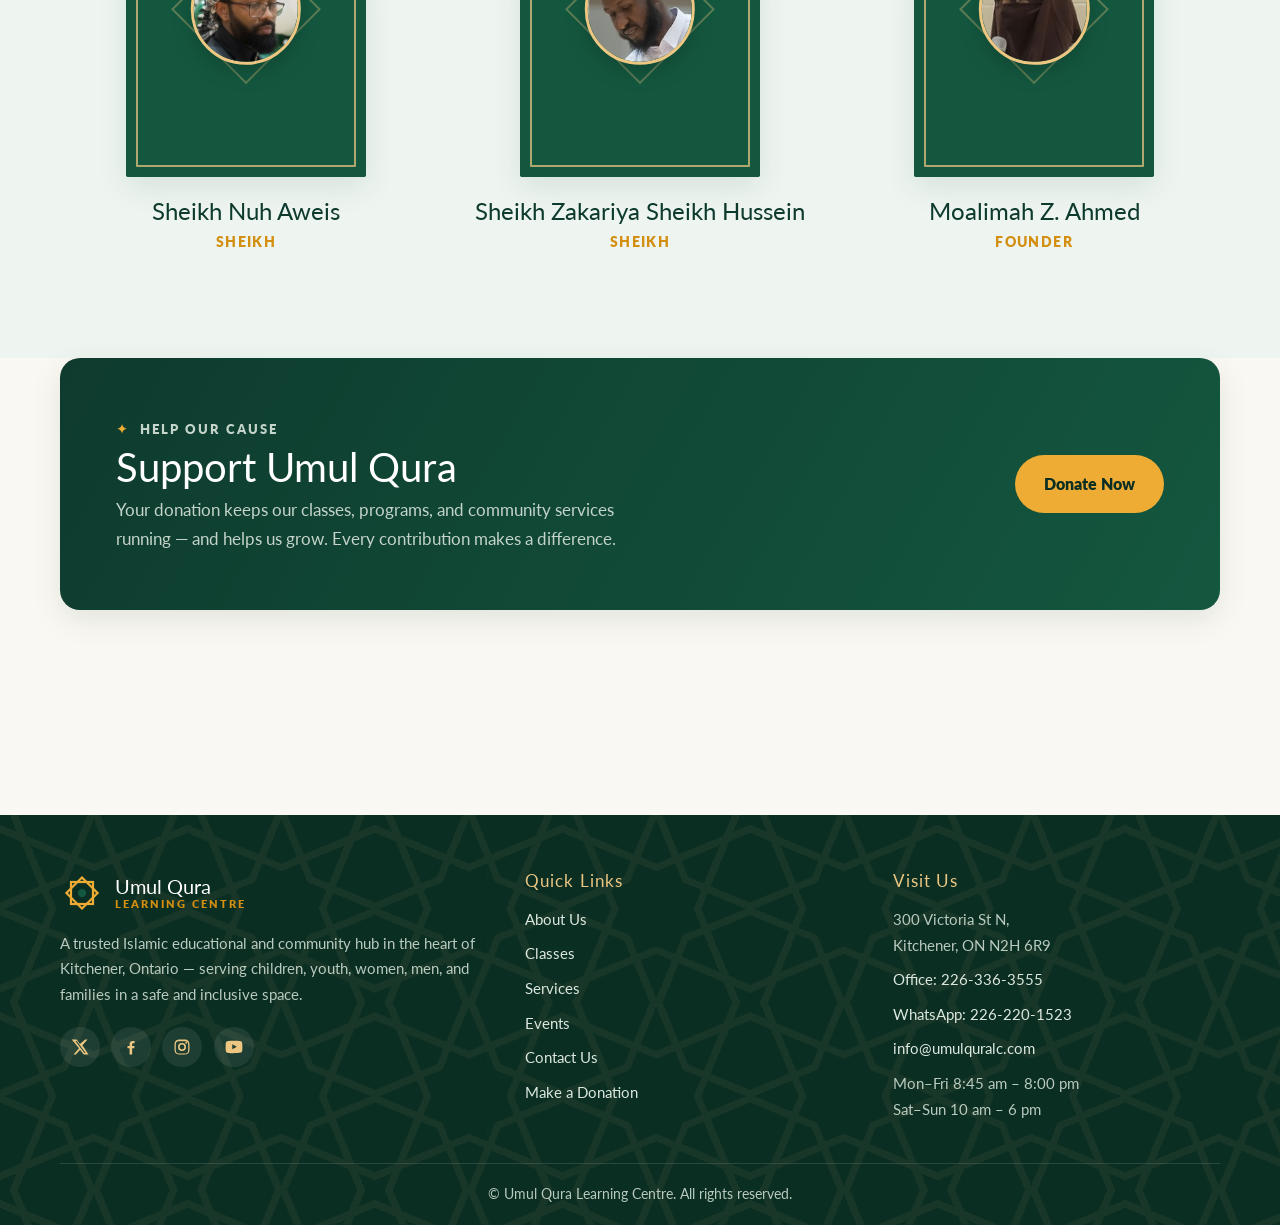
==== commit 4ef2c2f9: "Update jummah time" ====
--- a/index.html
+++ b/index.html
@@ -141,7 +141,7 @@
 
     <!-- Jumu'ah -->
     <section class="jumuah-bar" aria-label="Jumu'ah time">
-      <p><strong>Jummah Prayer</strong> 1:20 pm</p>
+      <p><strong>Jummah Prayer</strong> 12:20 pm</p>
     </section>
 
     <!-- Prayer Times -->
